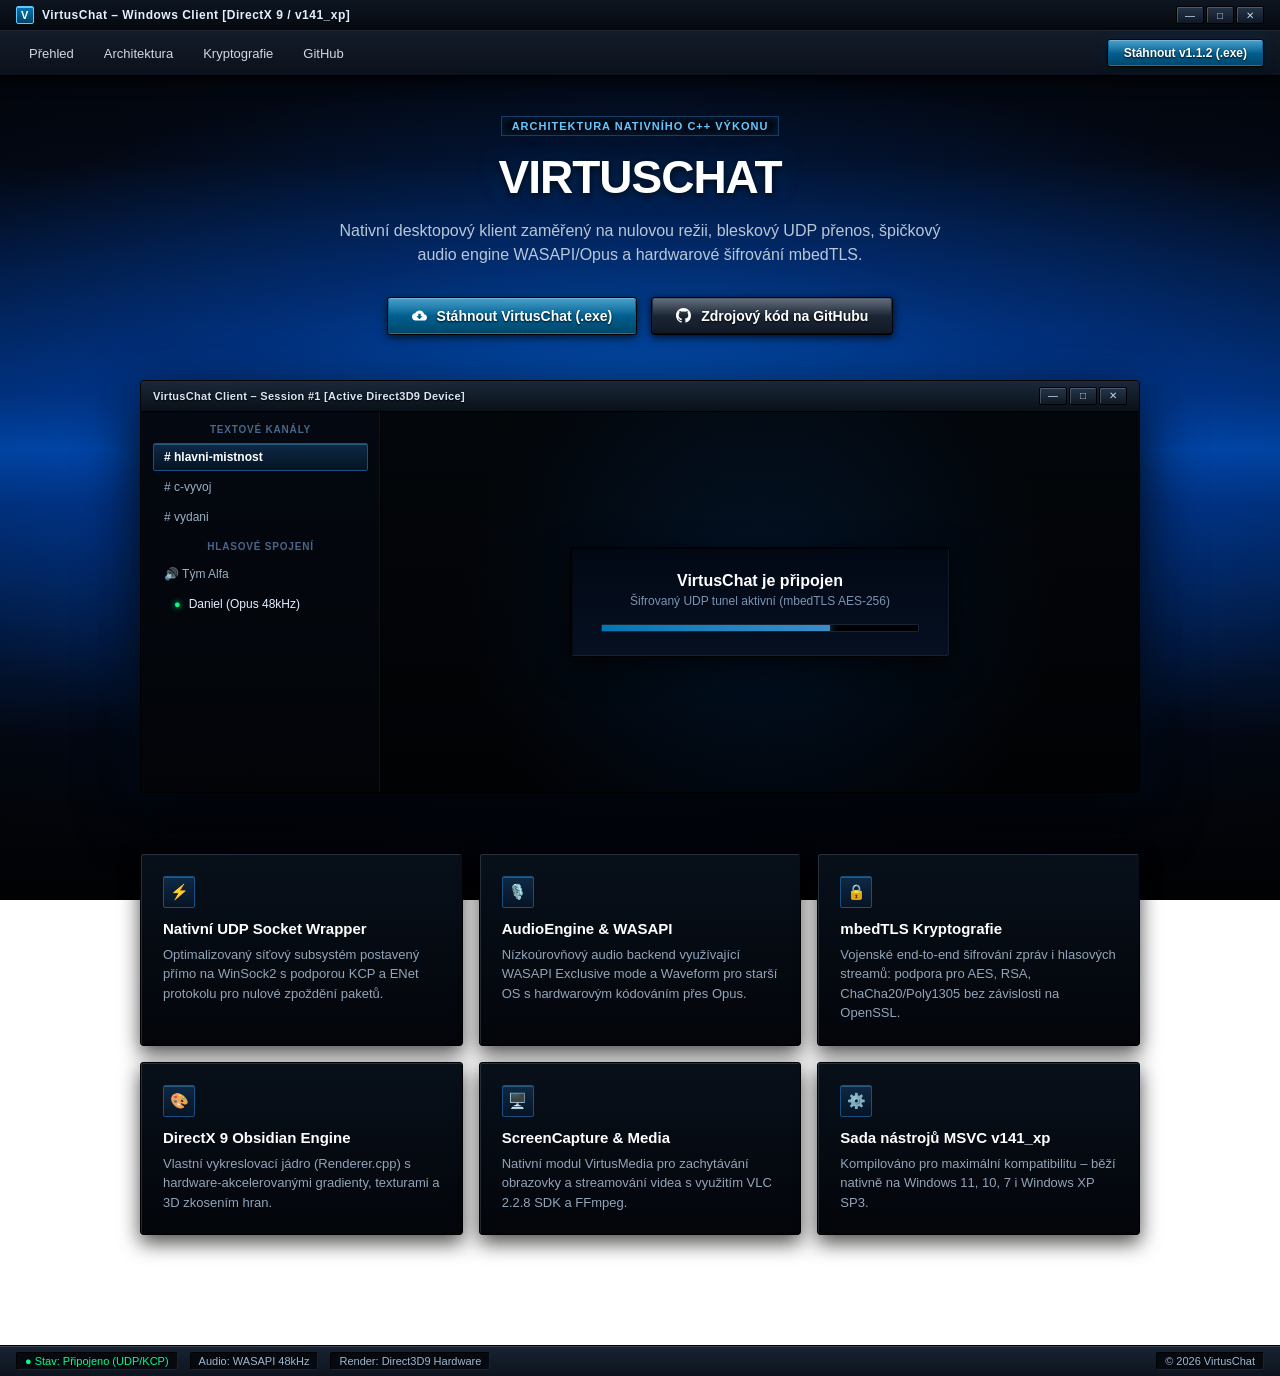
==== index.html @ 5792bd4a "feat: Nový web pro VirtusChat" ====
<!DOCTYPE html>
<html lang="cs">
<head>
    <meta charset="UTF-8">
    <meta name="viewport" content="width=device-width, initial-scale=1.0">
    <title>VirtusChat – Nativní Windows Klient</title>
    <link rel="stylesheet" href="style.css">
</head>
<body>

    <!-- FLUSH WIN32 / DIRECTX 9 TOP SHELL (NO FLOATING ISLAND) -->
    <header class="top-shell">
        <div class="title-strip">
            <div class="window-brand">
                <div class="window-brand-icon">V</div>
                <span>VirtusChat – Windows Client [DirectX 9 / v141_xp]</span>
            </div>
            <div class="window-controls">
                <div class="win-btn">—</div>
                <div class="win-btn">□</div>
                <div class="win-btn close">✕</div>
            </div>
        </div>
        <div class="nav-bar-strip">
            <nav class="menu-items">
                <a href="#prehled" class="menu-item">Přehled</a>
                <a href="#moduly" class="menu-item">Architektura</a>
                <a href="#zabezpeceni" class="menu-item">Kryptografie</a>
                <a href="https://github.com/VirtusChat/VirtusChat-win" target="_blank" class="menu-item">GitHub</a>
            </nav>
            <a href="https://github.com/VirtusChat/VirtusChat-win/releases" target="_blank" class="btn-directx" style="padding: 6px 16px; font-size: 12px;">
                Stáhnout v1.1.2 (.exe)
            </a>
        </div>
    </header>

    <!-- MAIN CONTENT WRAPPER -->
    <main class="main-content" id="prehled">
        <section class="hero-box">
            <div class="raw-tag">ARCHITEKTURA NATIVNÍHO C++ VÝKONU</div>
            <h1 class="hero-heading">
                VIRTUSCHAT
            </h1>
            <p class="hero-lead">
                Nativní desktopový klient zaměřený na nulovou režii, bleskový UDP přenos, 
                špičkový audio engine WASAPI/Opus a hardwarové šifrování mbedTLS.
            </p>

            <div class="cta-row">
                <a href="https://github.com/VirtusChat/VirtusChat-win/releases" target="_blank" class="btn-directx">
                    <svg width="15" height="15" viewBox="0 0 24 24" fill="currentColor"><path d="M19.35 10.04C18.67 6.59 15.64 4 12 4 9.11 4 6.6 5.64 5.35 8.04 2.34 8.36 0 10.91 0 14c0 3.31 2.69 6 6 6h13c2.76 0 5-2.24 5-5 0-2.64-2.05-4.78-4.65-4.96zM17 13l-5 5-5-5h3V9h4v4h3z"/></svg>
                    Stáhnout VirtusChat (.exe)
                </a>
                <a href="https://github.com/VirtusChat/VirtusChat-win" target="_blank" class="btn-directx btn-secondary-dx">
                    <svg width="15" height="15" viewBox="0 0 24 24" fill="currentColor"><path d="M12 0C5.37 0 0 5.37 0 12c0 5.31 3.435 9.795 8.205 11.385.6.105.825-.255.825-.57 0-.285-.015-1.23-.015-2.235-3.015.555-3.795-.735-4.035-1.41-.135-.345-.72-1.41-1.23-1.695-.42-.225-1.02-.78-.015-.795.945-.015 1.62.87 1.845 1.23 1.08 1.815 2.805 1.305 3.495.99.105-.78.42-1.305.765-1.605-2.67-.3-5.46-1.335-5.46-5.925 0-1.305.465-2.385 1.23-3.225-.12-.3-.54-1.53.12-3.18 0 0 1.005-.315 3.3 1.23.96-.27 1.98-.405 3-.405s2.04.135 3 .405c2.295-1.56 3.3-1.23 3.3-1.23.66 1.65.24 2.88.12 3.18.765.84 1.23 1.905 1.23 3.225 0 4.605-2.805 5.625-5.475 5.925.435.375.81 1.095.81 2.22 0 1.605-.015 2.895-.015 3.3 0 .315.225.69.825.57A12.02 12.02 0 0024 12c0-6.63-5.37-12-12-12z"/></svg>
                    Zdrojový kód na GitHubu
                </a>
            </div>

            <!-- LIVE OBSIDIAN DIRECTX 9 CLIENT WINDOW -->
            <div class="virtus-window">
                <div class="virtus-titlebar">
                    <span class="virtus-client-title">VirtusChat Client – Session #1 [Active Direct3D9 Device]</span>
                    <div class="window-controls">
                        <div class="win-btn">—</div>
                        <div class="win-btn">□</div>
                        <div class="win-btn close">✕</div>
                    </div>
                </div>
                <div class="virtus-grid">
                    <aside class="virtus-channels">
                        <div class="cat-label">TEXTOVÉ KANÁLY</div>
                        <div class="ch-row active"># hlavni-mistnost</div>
                        <div class="ch-row"># c-vyvoj</div>
                        <div class="ch-row"># vydani</div>

                        <div class="cat-label">HLASOVÉ SPOJENÍ</div>
                        <div class="ch-row">
                            <span>🔊 Tým Alfa</span>
                        </div>
                        <div class="ch-row" style="padding-left: 20px;">
                            <span class="voice-badge">●</span>
                            <span style="color: #e2f0ff;">Daniel (Opus 48kHz)</span>
                        </div>
                    </aside>

                    <section class="virtus-workspace">
                        <div class="sunken-panel">
                            <div class="sunken-heading">VirtusChat je připojen</div>
                            <div class="sunken-sub">Šifrovaný UDP tunel aktivní (mbedTLS AES-256)</div>
                            <div class="virtus-progress">
                                <div class="virtus-bar"></div>
                            </div>
                        </div>
                    </section>
                </div>
            </div>
        </section>

        <!-- MODULES ARCHITECTURE -->
        <section id="moduly">
            <div class="tech-grid">
                <article class="tech-card">
                    <div class="tech-icon">⚡</div>
                    <h3 class="tech-title">Nativní UDP Socket Wrapper</h3>
                    <p class="tech-desc">
                        Optimalizovaný síťový subsystém postavený přímo na WinSock2 s podporou KCP a ENet protokolu pro nulové zpoždění paketů.
                    </p>
                </article>

                <article class="tech-card">
                    <div class="tech-icon">🎙️</div>
                    <h3 class="tech-title">AudioEngine & WASAPI</h3>
                    <p class="tech-desc">
                        Nízkoúrovňový audio backend využívající WASAPI Exclusive mode a Waveform pro starší OS s hardwarovým kódováním přes Opus.
                    </p>
                </article>

                <article class="tech-card">
                    <div class="tech-icon">🔒</div>
                    <h3 class="tech-title">mbedTLS Kryptografie</h3>
                    <p class="tech-desc">
                        Vojenské end-to-end šifrování zpráv i hlasových streamů: podpora pro AES, RSA, ChaCha20/Poly1305 bez závislosti na OpenSSL.
                    </p>
                </article>

                <article class="tech-card">
                    <div class="tech-icon">🎨</div>
                    <h3 class="tech-title">DirectX 9 Obsidian Engine</h3>
                    <p class="tech-desc">
                        Vlastní vykreslovací jádro (Renderer.cpp) s hardware-akcelerovanými gradienty, texturami a 3D zkosením hran.
                    </p>
                </article>

                <article class="tech-card">
                    <div class="tech-icon">🖥️</div>
                    <h3 class="tech-title">ScreenCapture & Media</h3>
                    <p class="tech-desc">
                        Nativní modul VirtusMedia pro zachytávání obrazovky a streamování videa s využitím VLC 2.2.8 SDK a FFmpeg.
                    </p>
                </article>

                <article class="tech-card">
                    <div class="tech-icon">⚙️</div>
                    <h3 class="tech-title">Sada nástrojů MSVC v141_xp</h3>
                    <p class="tech-desc">
                        Kompilováno pro maximální kompatibilitu – běží nativně na Windows 11, 10, 7 i Windows XP SP3.
                    </p>
                </article>
            </div>
        </section>
    </main>

    <!-- AUTHENTIC WIN32 STATUS BAR FOOTER -->
    <footer class="win-statusbar">
        <div class="status-part">
            <span class="status-cell ok">● Stav: Připojeno (UDP/KCP)</span>
            <span class="status-cell">Audio: WASAPI 48kHz</span>
            <span class="status-cell">Render: Direct3D9 Hardware</span>
        </div>
        <div class="status-part">
            <span class="status-cell">&copy; 2026 VirtusChat</span>
        </div>
    </footer>

</body>
</html>
---- style.css ----
/* ==========================================================================
   VIRTUSCHAT - RAW Y2K / DIRECTX 9 OBSIDIAN AESTHETIC
   Exact reproduction of VirtusChat's Win32 / DirectX 9 UI
   ========================================================================== */

:root {
    /* Authentic VirtusChat Palette from Renderer.h */
    --bg-main: #04070c;
    --bg-darkest: #010204;
    --bg-cavity: #020812;
    --bg-cavity-bot: #081223;
    
    /* Accents */
    --accent-blue: #3d8dc9;
    --accent-gloss-top: #0078b5;
    --accent-gloss-bot: #004669;
    --accent-cyan: #64c8ff;
    --accent-glow: rgba(0, 120, 181, 0.4);

    /* Text */
    --text-white: #ffffff;
    --text-silver: #c8c8c8;
    --text-muted: #8892a0;

    /* Borders & Bevels (Skeuomorphic Win32 / DirectX 9) */
    --border-dark: #000000;
    --border-bevel-light: rgba(210, 235, 255, 0.22);
    --border-bevel-dark: rgba(0, 0, 0, 0.7);

    /* Fonts */
    --font-system: "Segoe UI", "Tahoma", "MS Sans Serif", Arial, sans-serif;
}

* {
    margin: 0;
    padding: 0;
    box-sizing: border-box;
}

body {
    font-family: var(--font-system);
    color: var(--text-white);
    min-height: 100vh;
    display: flex;
    flex-direction: column;
    position: relative;
    background-color: #020408;

    /* -------------------------------------------------------------
       THE EXACT VIBRANT BLACK-TO-BLUE-IN-CENTER DIRECTX 9 GRADIENT:
       Pitch black at top and bottom, glowing electric blue in center
       ------------------------------------------------------------- */
    background:
        /* Center Electric Blue Aurora (Luminous & Deep) */
        radial-gradient(ellipse 85% 55% at 50% 48%, rgba(0, 110, 230, 0.6) 0%, rgba(0, 65, 170, 0.4) 40%, rgba(0, 25, 75, 0.12) 75%, transparent 100%),
        /* Horizontal Royal Blue Band fading to solid black */
        linear-gradient(180deg, 
            #020306 0%, 
            #03060c 18%, 
            #002f78 44%, 
            #0048a8 50%, 
            #002f78 56%, 
            #03060c 82%, 
            #010204 100%
        );
    background-attachment: fixed;
}

/* ==========================================================================
   EDGE-TO-EDGE FLUSH MENU/HEADER (Zero Floating Island, Pure Win32 Shell)
   ========================================================================== */
.top-shell {
    width: 100%;
    background: linear-gradient(180deg, #182232 0%, #0c121c 100%);
    border-bottom: 1px solid #000;
    box-shadow: 0 4px 15px rgba(0, 0, 0, 0.8), inset 0 1px 0 rgba(255, 255, 255, 0.2);
    position: sticky;
    top: 0;
    z-index: 100;
}

.title-strip {
    display: flex;
    justify-content: space-between;
    align-items: center;
    padding: 6px 16px;
    background: linear-gradient(180deg, #0e1622 0%, #05080e 100%);
    border-bottom: 1px solid rgba(255, 255, 255, 0.08);
    font-size: 12px;
}

.window-brand {
    display: flex;
    align-items: center;
    gap: 8px;
    font-weight: 700;
    letter-spacing: 0.5px;
    color: #e2f0ff;
}

.window-brand-icon {
    width: 18px;
    height: 18px;
    background: linear-gradient(180deg, #0078b5, #004669);
    border: 1px solid #64c8ff;
    border-radius: 2px;
    display: flex;
    align-items: center;
    justify-content: center;
    font-size: 11px;
    font-weight: 900;
    color: #fff;
    box-shadow: inset 0 1px 0 rgba(255, 255, 255, 0.5);
}

.window-controls {
    display: flex;
    gap: 2px;
}

.win-btn {
    width: 28px;
    height: 18px;
    display: flex;
    align-items: center;
    justify-content: center;
    background: linear-gradient(180deg, #24354a 0%, #101924 100%);
    border: 1px solid #000;
    box-shadow: inset 1px 1px 0 rgba(255, 255, 255, 0.2);
    font-size: 10px;
    color: #c8d8e8;
    cursor: default;
    border-radius: 2px;
}

.win-btn.close:hover {
    background: linear-gradient(180deg, #d32020 0%, #8b0000 100%);
    color: #fff;
}

.nav-bar-strip {
    display: flex;
    justify-content: space-between;
    align-items: center;
    padding: 8px 16px;
}

.menu-items {
    display: flex;
    gap: 4px;
}

.menu-item {
    color: #d0d8e2;
    text-decoration: none;
    font-size: 13px;
    padding: 4px 12px;
    border-radius: 3px;
    border: 1px solid transparent;
    transition: all 0.15s;
}

.menu-item:hover {
    background: linear-gradient(180deg, #1e3650 0%, #0f1c2b 100%);
    border: 1px solid rgba(100, 180, 255, 0.4);
    box-shadow: inset 0 1px 0 rgba(255, 255, 255, 0.3);
    color: #fff;
}

/* ==========================================================================
   BUTTONS (DIRECT TRANSLATION OF DrawGlossyButton - ZERO WHITE SPLIT LINES)
   ========================================================================== */
.btn-directx {
    position: relative;
    display: inline-flex;
    align-items: center;
    justify-content: center;
    gap: 10px;
    padding: 10px 24px;
    font-size: 14px;
    font-weight: 700;
    color: #ffffff;
    text-decoration: none;
    border-radius: 3px;
    cursor: pointer;
    text-shadow: 0 1px 2px rgba(0, 0, 0, 0.9);
    
    /* 1. Base Gradient (Deep 3D Blue/Black Gloss) from Renderer.cpp */
    background: linear-gradient(180deg, #0078b5 0%, #004669 100%);
    
    /* 2. Outer Bevel & 3. Inner Bevel Light/Shadow from Renderer.cpp */
    border: 1px solid #000000;
    box-shadow: 
        inset 0 1px 0 rgba(255, 255, 255, 0.45),   /* Top highlight */
        inset 0 -1px 0 rgba(100, 200, 255, 0.35),  /* Bottom catch light */
        0 2px 8px rgba(0, 0, 0, 0.8),
        0 0 12px rgba(0, 120, 181, 0.3);           /* Ambient blue glow */
    
    transition: all 0.15s ease;
}

/* Smooth continuous sheen without any hard white line */
.btn-directx::before {
    content: "";
    position: absolute;
    top: 1px; left: 1px; right: 1px;
    height: 45%;
    background: linear-gradient(180deg, rgba(255, 255, 255, 0.28) 0%, rgba(255, 255, 255, 0.02) 100%);
    border-radius: 2px 2px 0 0;
    pointer-events: none;
}

.btn-directx:hover {
    background: linear-gradient(180deg, #0092dd 0%, #005682 100%);
    box-shadow: 
        inset 0 1px 0 rgba(255, 255, 255, 0.65),
        inset 0 -1px 0 rgba(100, 200, 255, 0.5),
        0 0 18px rgba(0, 150, 255, 0.6);
    border-color: #3d8dc9;
}

.btn-directx:active {
    background: linear-gradient(180deg, #004669 0%, #002b40 100%);
    box-shadow: inset 0 2px 5px rgba(0, 0, 0, 0.8);
    transform: translateY(1px);
}

.btn-secondary-dx {
    background: linear-gradient(180deg, #253346 0%, #101824 100%);
    box-shadow: 
        inset 0 1px 0 rgba(255, 255, 255, 0.2),
        inset 0 -1px 0 rgba(0, 0, 0, 0.6),
        0 2px 8px rgba(0, 0, 0, 0.8);
}

.btn-secondary-dx:hover {
    background: linear-gradient(180deg, #32445e 0%, #162234 100%);
    border-color: #5c7eab;
    box-shadow: 
        inset 0 1px 0 rgba(255, 255, 255, 0.35),
        0 0 14px rgba(60, 100, 160, 0.4);
}

/* ==========================================================================
   MAIN WRAPPER & HERO
   ========================================================================== */
.main-content {
    flex: 1;
    max-width: 1040px;
    width: 100%;
    margin: 0 auto;
    padding: 40px 20px 60px;
}

.hero-box {
    text-align: center;
    margin-bottom: 50px;
}

.raw-tag {
    display: inline-block;
    padding: 3px 10px;
    font-size: 11px;
    font-weight: 700;
    text-transform: uppercase;
    letter-spacing: 1px;
    color: #64c8ff;
    background: #020710;
    border: 1px solid #1a3c60;
    box-shadow: inset 0 0 10px rgba(0, 100, 200, 0.3);
    margin-bottom: 16px;
}

.hero-heading {
    font-size: 46px;
    font-weight: 800;
    letter-spacing: -1px;
    line-height: 1.1;
    margin-bottom: 16px;
    color: #ffffff;
    text-shadow: 0 2px 10px rgba(0, 0, 0, 0.9), 0 0 25px rgba(0, 120, 220, 0.35);
}

.hero-lead {
    font-size: 16px;
    color: #b8c8d8;
    max-width: 620px;
    margin: 0 auto 30px;
    line-height: 1.5;
}

.cta-row {
    display: flex;
    justify-content: center;
    gap: 14px;
    margin-bottom: 45px;
}

/* ==========================================================================
   AUTHENTIC OBSIDIAN WINDOW FRAME (1:1 VIRTUSCHAT RUNTIME WINDOW)
   ========================================================================== */
.virtus-window {
    background: linear-gradient(180deg, #0a111a 0%, #030508 100%);
    border: 1px solid #000;
    border-radius: 4px;
    box-shadow: 
        0 20px 60px rgba(0, 0, 0, 0.95),
        0 0 40px rgba(0, 60, 140, 0.3),
        inset 1px 1px 0 rgba(210, 235, 255, 0.25);
    overflow: hidden;
    margin-bottom: 60px;
}

.virtus-titlebar {
    display: flex;
    justify-content: space-between;
    align-items: center;
    padding: 6px 12px;
    background: linear-gradient(180deg, #1b283a 0%, #091018 100%);
    border-bottom: 1px solid #000;
}

.virtus-client-title {
    font-size: 11px;
    font-weight: 700;
    color: #d8e6f4;
    text-shadow: 0 1px 2px #000;
    letter-spacing: 0.3px;
}

.virtus-grid {
    display: grid;
    grid-template-columns: 240px 1fr;
    min-height: 380px;
    background: #020407;
}

/* Sunken Obsidian Cavity Sidebars */
.virtus-channels {
    background: linear-gradient(180deg, #040810 0%, #020408 100%);
    border-right: 1px solid #000;
    box-shadow: inset -1px 0 0 rgba(255, 255, 255, 0.05);
    padding: 12px;
}

.cat-label {
    font-size: 10px;
    font-weight: 800;
    color: #4a6688;
    text-transform: uppercase;
    letter-spacing: 0.8px;
    margin-bottom: 8px;
    margin-top: 10px;
}

.cat-label:first-child { margin-top: 0; }

.ch-row {
    display: flex;
    align-items: center;
    gap: 8px;
    padding: 6px 10px;
    font-size: 12px;
    color: #9ab0c4;
    border-radius: 2px;
    border: 1px solid transparent;
    cursor: default;
    margin-bottom: 2px;
}

.ch-row.active {
    background: linear-gradient(180deg, #0e2946 0%, #051424 100%);
    border: 1px solid #1a4f82;
    box-shadow: inset 0 1px 0 rgba(100, 200, 255, 0.3);
    color: #ffffff;
    font-weight: 700;
}

.voice-badge {
    color: #00ff88;
    font-size: 11px;
    text-shadow: 0 0 6px #00ff88;
}

/* Chat Main View */
.virtus-workspace {
    padding: 24px;
    display: flex;
    flex-direction: column;
    justify-content: center;
    align-items: center;
    background: 
        radial-gradient(circle at center, rgba(0, 60, 130, 0.25) 0%, transparent 70%),
        linear-gradient(180deg, #03060a 0%, #010204 100%);
}

/* Sunken Cavity Panel (DrawBlurredPanel / Cavity) */
.sunken-panel {
    background: linear-gradient(180deg, #020814 0%, #061022 100%);
    border: 1px solid #000;
    border-radius: 3px;
    box-shadow: 
        inset 1px 1px 2px rgba(0, 0, 0, 0.9),
        inset -1px -1px 0 rgba(255, 255, 255, 0.08),
        0 10px 30px rgba(0, 0, 0, 0.7);
    padding: 24px 30px;
    width: 380px;
    text-align: center;
}

.sunken-heading {
    font-size: 16px;
    font-weight: 700;
    color: #ffffff;
    margin-bottom: 4px;
}

.sunken-sub {
    font-size: 12px;
    color: #7b94b0;
    margin-bottom: 16px;
}

.virtus-progress {
    height: 8px;
    background: #000;
    border: 1px solid #162438;
    border-radius: 1px;
    overflow: hidden;
    box-shadow: inset 0 1px 3px rgba(0, 0, 0, 0.9);
}

.virtus-bar {
    width: 72%;
    height: 100%;
    background: linear-gradient(90deg, #0078b5, #3d8dc9);
    box-shadow: 0 0 10px #3d8dc9;
}

/* ==========================================================================
   TECHNICAL MODULE CARDS (SKEUOMORPHIC DIRECTX ARCHITECTURE)
   ========================================================================== */
.tech-grid {
    display: grid;
    grid-template-columns: repeat(auto-fit, minmax(300px, 1fr));
    gap: 16px;
    margin-bottom: 50px;
}

.tech-card {
    background: linear-gradient(180deg, #08101a 0%, #03050a 100%);
    border: 1px solid #000;
    border-radius: 3px;
    box-shadow: 
        inset 1px 1px 0 rgba(210, 235, 255, 0.15),
        0 8px 20px rgba(0, 0, 0, 0.7);
    padding: 22px;
}

.tech-icon {
    display: inline-flex;
    align-items: center;
    justify-content: center;
    width: 32px;
    height: 32px;
    background: linear-gradient(180deg, #0e2946 0%, #061424 100%);
    border: 1px solid #1a4f82;
    box-shadow: inset 0 1px 0 rgba(100, 200, 255, 0.3);
    border-radius: 2px;
    font-size: 15px;
    margin-bottom: 12px;
}

.tech-title {
    font-size: 15px;
    font-weight: 700;
    color: #ffffff;
    margin-bottom: 8px;
}

.tech-desc {
    font-size: 13px;
    line-height: 1.5;
    color: #92a4b8;
}

/* ==========================================================================
   WIN32 STATUS BAR FOOTER
   ========================================================================== */
.win-statusbar {
    width: 100%;
    background: linear-gradient(180deg, #182232 0%, #0d141e 100%);
    border-top: 1px solid #000;
    box-shadow: inset 0 1px 0 rgba(255, 255, 255, 0.15);
    padding: 6px 16px;
    display: flex;
    justify-content: space-between;
    font-size: 11px;
    color: #7b94b0;
}

.status-part {
    display: flex;
    align-items: center;
    gap: 12px;
}

.status-cell {
    border: 1px solid #000;
    border-top: 1px solid rgba(0, 0, 0, 0.9);
    border-left: 1px solid rgba(0, 0, 0, 0.9);
    border-bottom: 1px solid rgba(255, 255, 255, 0.1);
    border-right: 1px solid rgba(255, 255, 255, 0.1);
    padding: 2px 8px;
    background: #060a10;
    border-radius: 2px;
    color: #a0b6cc;
}

.status-cell.ok {
    color: #00ff88;
}
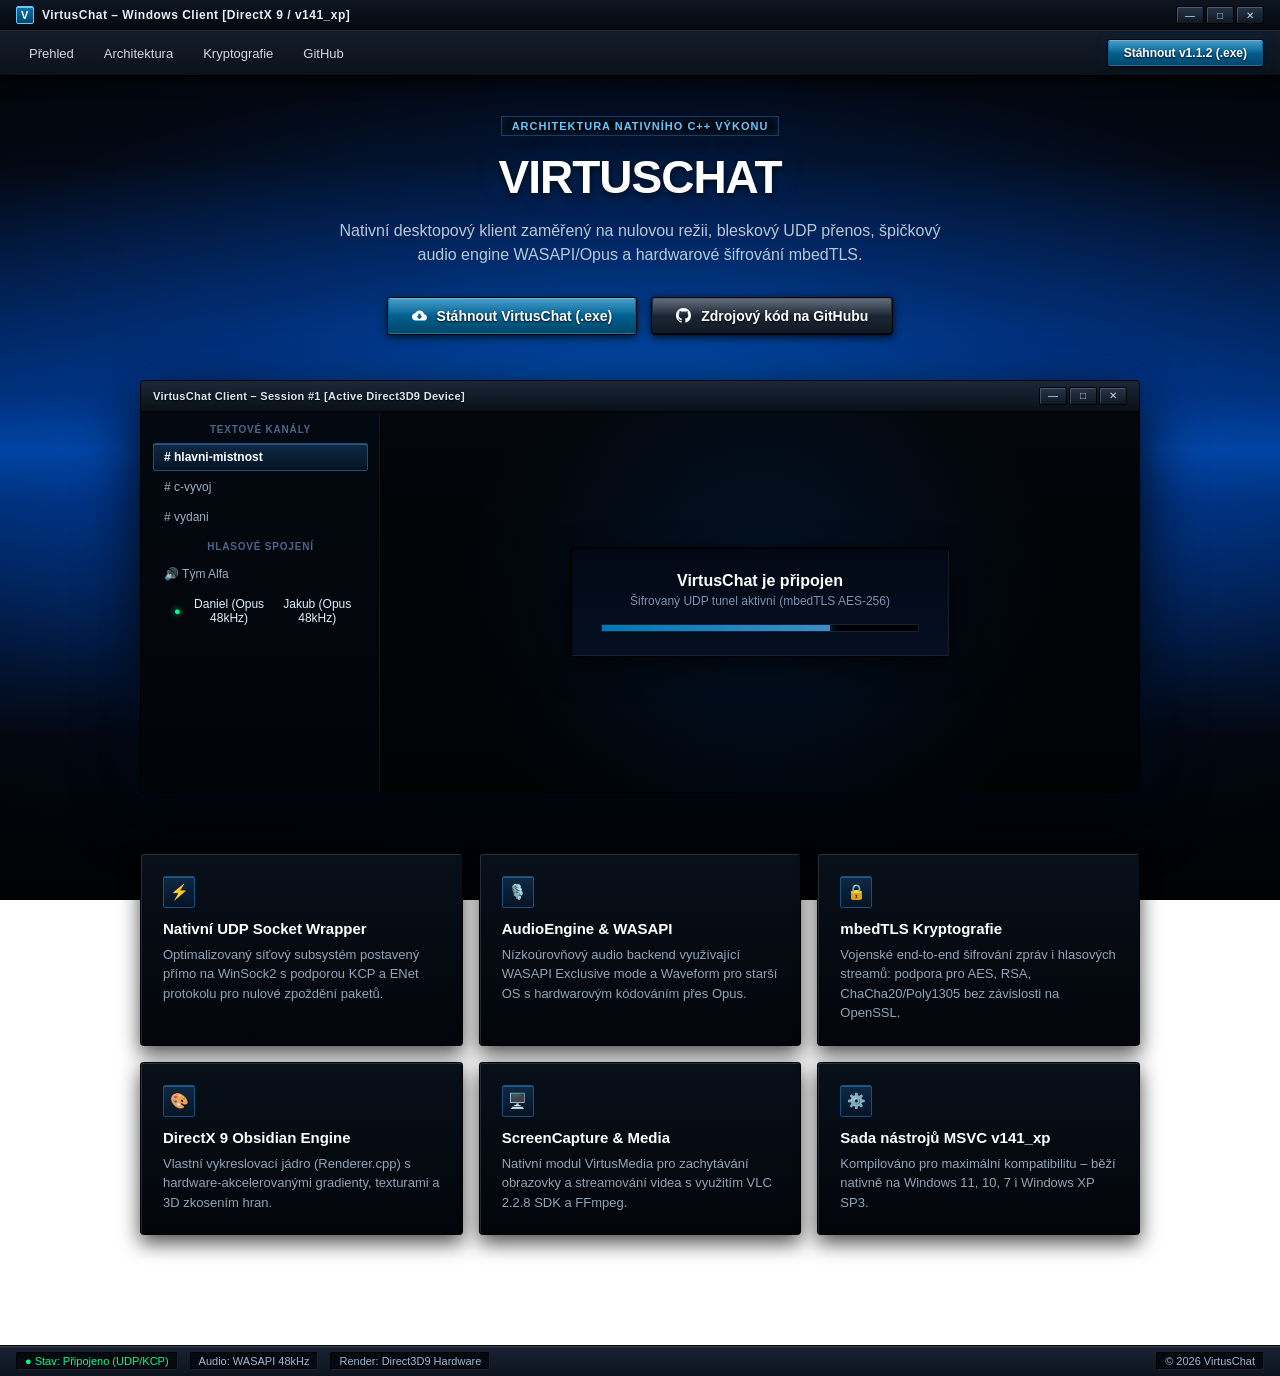
==== commit ccf3abdc: "Update index.html" ====
--- a/index.html
+++ b/index.html
@@ -81,6 +81,7 @@
                         <div class="ch-row" style="padding-left: 20px;">
                             <span class="voice-badge">●</span>
                             <span style="color: #e2f0ff;">Daniel (Opus 48kHz)</span>
+                            <span style="color: #e2f0ff;">Jakub (Opus 48kHz)</span>
                         </div>
                     </aside>
 
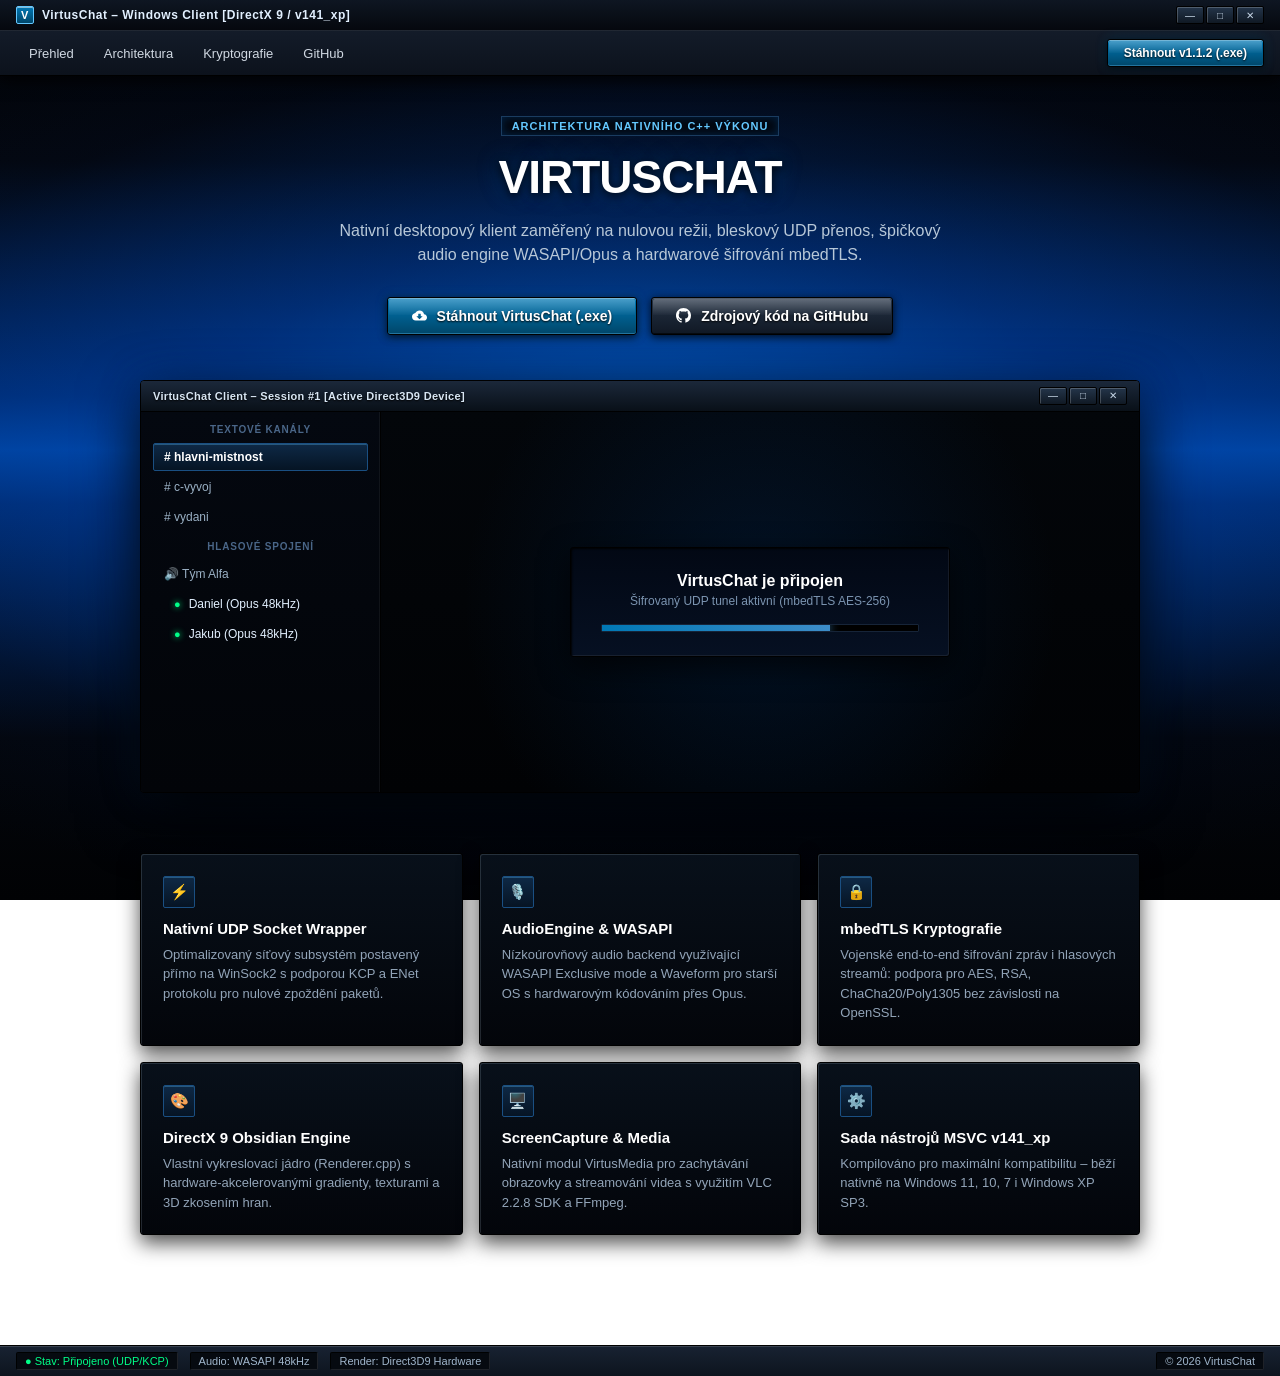
==== commit 808409ca: "Add new voice badge for Daniel" ====
--- a/index.html
+++ b/index.html
@@ -81,6 +81,9 @@
                         <div class="ch-row" style="padding-left: 20px;">
                             <span class="voice-badge">●</span>
                             <span style="color: #e2f0ff;">Daniel (Opus 48kHz)</span>
+                        </div>
+                        <div class="ch-row" style="padding-left: 20px;">
+                            <span class="voice-badge">●</span>
                             <span style="color: #e2f0ff;">Jakub (Opus 48kHz)</span>
                         </div>
                     </aside>
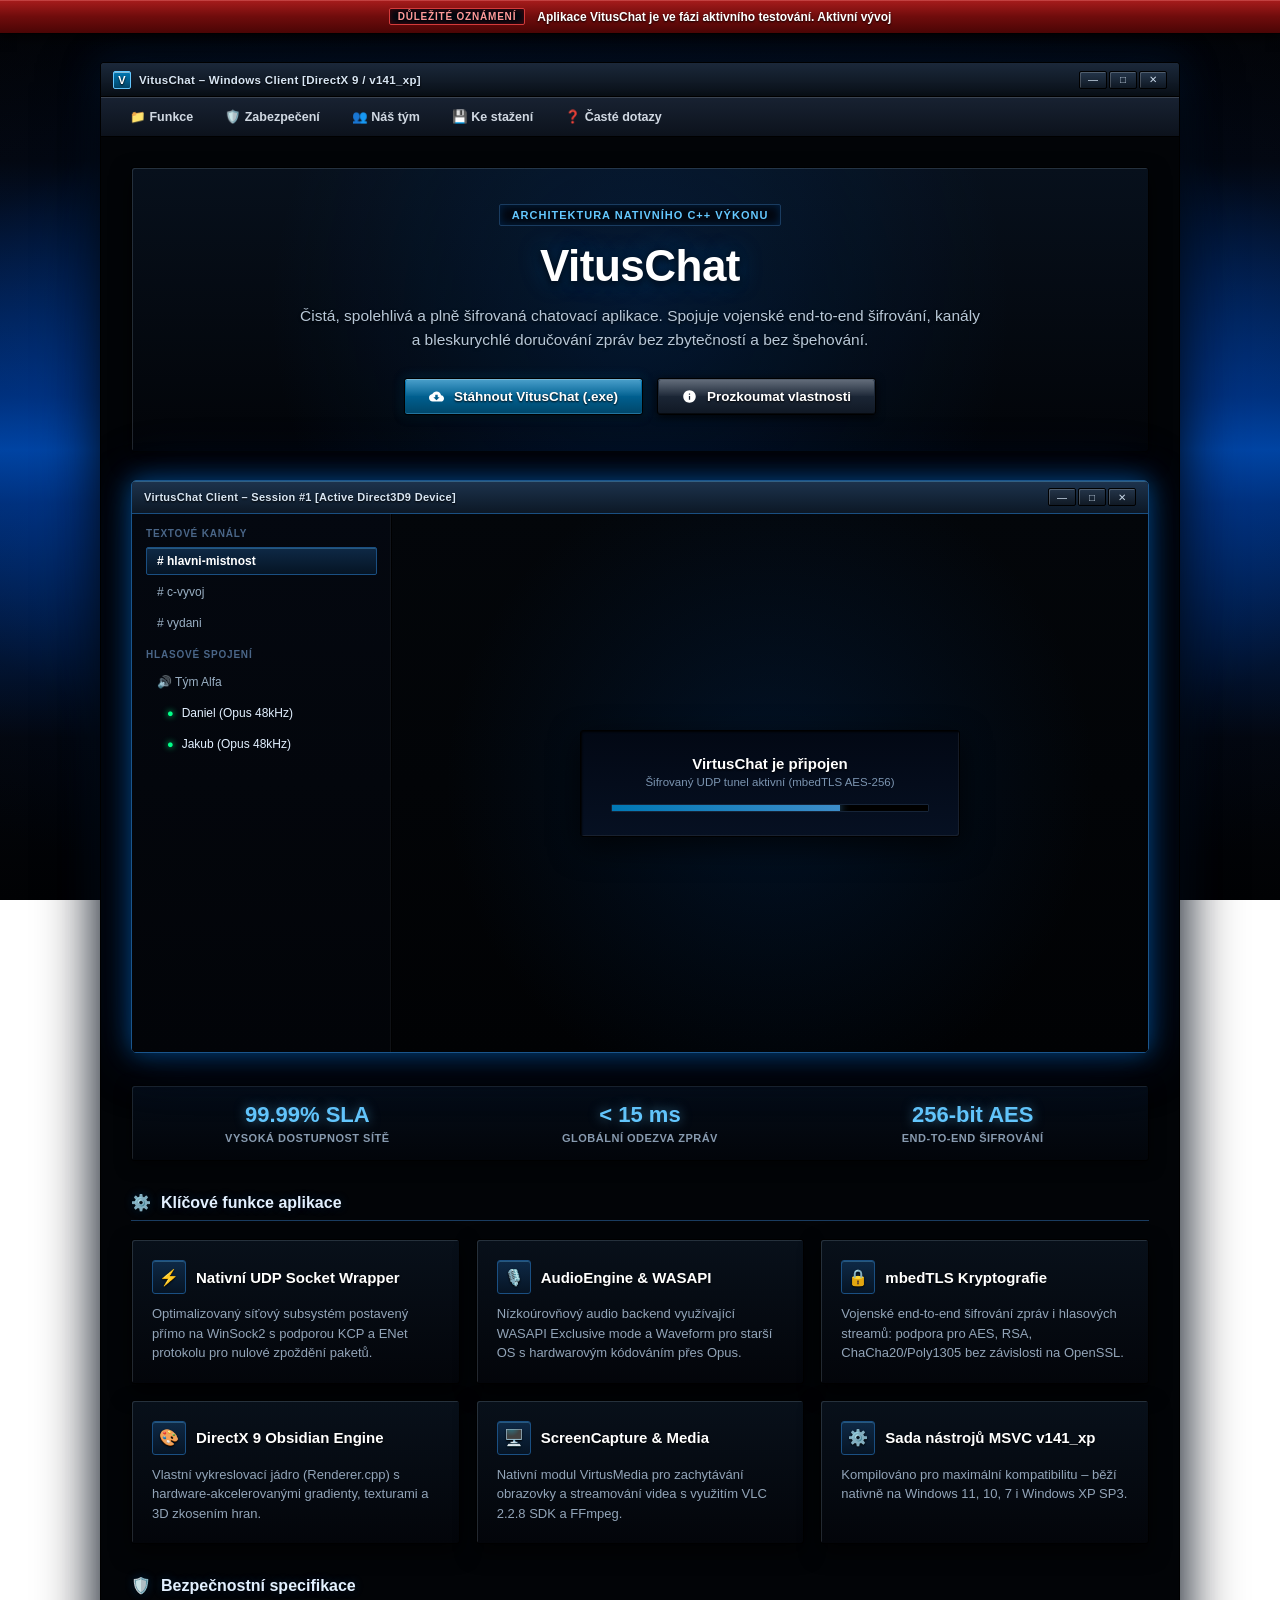
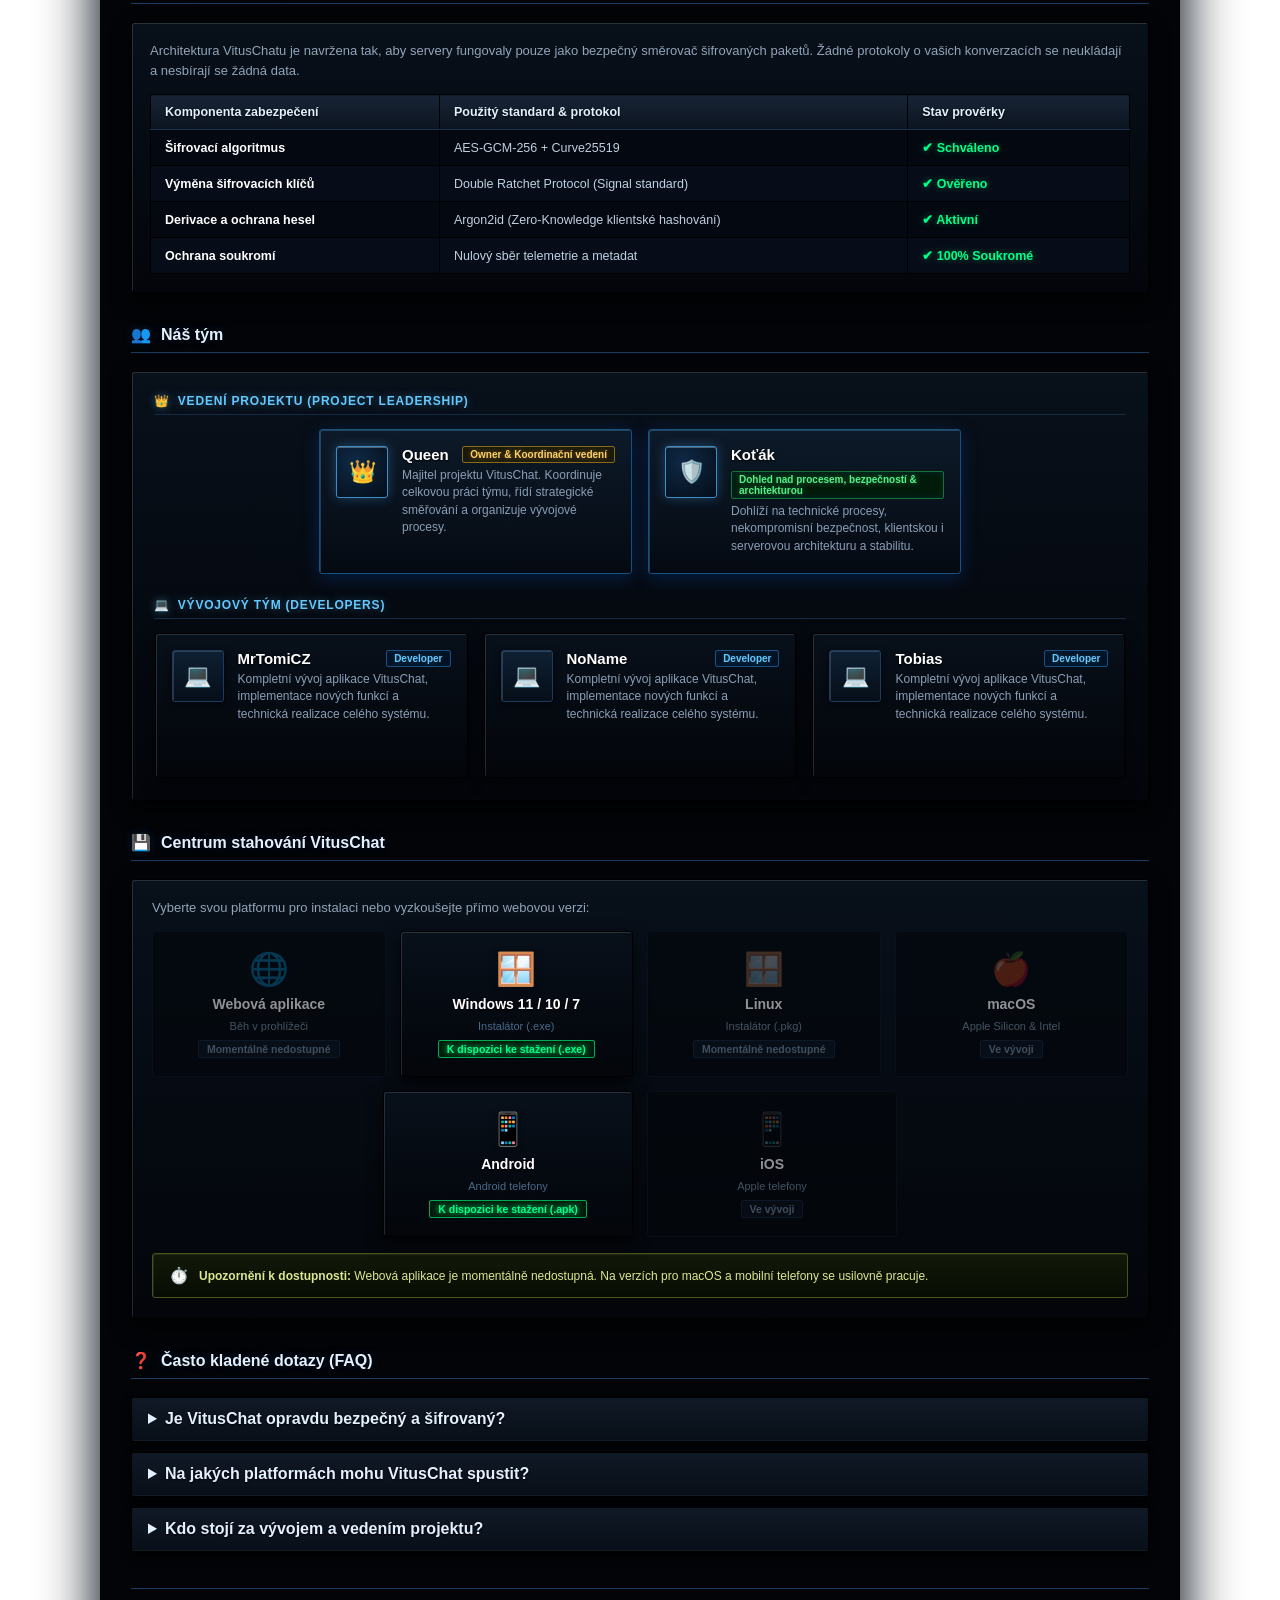
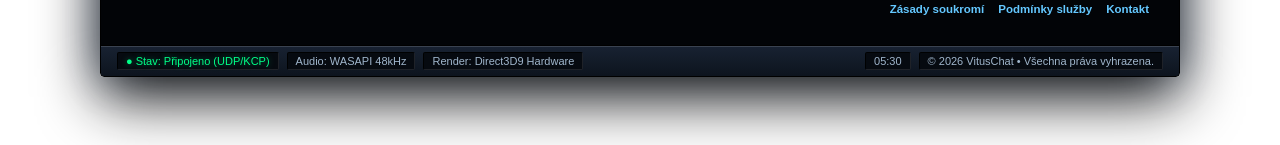
==== commit 0f2b6c8b: "Add files via upload" ====
--- a/index.html
+++ b/index.html
@@ -1,171 +1,1774 @@
 <!DOCTYPE html>
 <html lang="cs">
 <head>
-    <meta charset="UTF-8">
-    <meta name="viewport" content="width=device-width, initial-scale=1.0">
-    <title>VirtusChat – Nativní Windows Klient</title>
-    <link rel="stylesheet" href="style.css">
+  <meta charset="UTF-8">
+  <meta name="viewport" content="width=device-width, initial-scale=1.0">
+  <title id="siteTitle">VitusChat — Nativní Windows Klient [DirectX 9]</title>
+  <meta name="description" content="VitusChat - Šifrovaná chatovací aplikace v autentickém skleněném Windows 7 Aero Glass designu.">
+  <link rel="icon" type="image/svg+xml" href="data:image/svg+xml,<svg xmlns=%22http://www.w3.org/2000/svg%22 viewBox=%220 0 100 100%22><text y=%22.9em%22 font-size=%2290%22>💬</text></svg>">
+
+  <style>
+    /* ==========================================================================
+       VIRTUSCHAT - RAW Y2K / DIRECTX 9 OBSIDIAN AESTHETIC
+       Exact reproduction of VirtusChat's Win32 / DirectX 9 UI
+       ========================================================================== */
+
+    :root {
+      /* Authentic VirtusChat Palette from Renderer.h */
+      --bg-main: #04070c;
+      --bg-darkest: #010204;
+      --bg-cavity: #020812;
+      --bg-cavity-bot: #081223;
+      
+      /* Accents */
+      --accent-blue: #3d8dc9;
+      --accent-gloss-top: #0078b5;
+      --accent-gloss-bot: #004669;
+      --accent-cyan: #64c8ff;
+      --accent-glow: rgba(0, 120, 181, 0.4);
+
+      /* Text */
+      --text-white: #ffffff;
+      --text-silver: #c8c8c8;
+      --text-muted: #8892a0;
+
+      /* Borders & Bevels (Skeuomorphic Win32 / DirectX 9) */
+      --border-dark: #000000;
+      --border-bevel-light: rgba(210, 235, 255, 0.22);
+      --border-bevel-dark: rgba(0, 0, 0, 0.7);
+
+      /* Fonts */
+      --font-system: "Segoe UI", "Tahoma", "MS Sans Serif", Arial, sans-serif;
+    }
+
+    * {
+      margin: 0;
+      padding: 0;
+      box-sizing: border-box;
+    }
+
+    body {
+      font-family: var(--font-system);
+      color: var(--text-white);
+      min-height: 100vh;
+      display: flex;
+      flex-direction: column;
+      position: relative;
+      background-color: #020408;
+
+      /* THE EXACT VIBRANT BLACK-TO-BLUE-IN-CENTER DIRECTX 9 GRADIENT */
+      background:
+        radial-gradient(ellipse 85% 55% at 50% 48%, rgba(0, 110, 230, 0.6) 0%, rgba(0, 65, 170, 0.4) 40%, rgba(0, 25, 75, 0.12) 75%, transparent 100%),
+        linear-gradient(180deg, 
+          #020306 0%, 
+          #03060c 18%, 
+          #002f78 44%, 
+          #0048a8 50%, 
+          #002f78 56%, 
+          #03060c 82%, 
+          #010204 100%
+        );
+      background-attachment: fixed;
+      padding-bottom: 40px;
+    }
+
+    /* Red Announcement Glass Banner at the Very Top */
+    .top-announcement-bar {
+      width: 100%;
+      background: linear-gradient(180deg, #a81c1c 0%, #700c0c 50%, #4a0505 100%);
+      color: #ffffff;
+      padding: 8px 16px;
+      display: flex;
+      align-items: center;
+      justify-content: center;
+      gap: 12px;
+      font-size: 12px;
+      font-weight: 600;
+      text-shadow: 0 1px 2px rgba(0, 0, 0, 0.9);
+      border-bottom: 1px solid #000;
+      box-shadow: 0 3px 10px rgba(0, 0, 0, 0.8), inset 0 1px 0 rgba(255, 150, 150, 0.3);
+      position: relative;
+      z-index: 101;
+    }
+
+    .top-announcement-bar .alert-tag {
+      background: #020710;
+      border: 1px solid #d43b3b;
+      color: #ff9999;
+      border-radius: 2px;
+      padding: 2px 8px;
+      font-size: 10px;
+      font-weight: 800;
+      text-transform: uppercase;
+      letter-spacing: 0.8px;
+      box-shadow: inset 0 0 6px rgba(255, 0, 0, 0.3);
+    }
+
+    .top-announcement-bar.hidden {
+      display: none !important;
+    }
+
+    /* Main Container Window (DirectX 9 Obsidian Frame) */
+    .aero-window {
+      position: relative;
+      z-index: 1;
+      background: linear-gradient(180deg, #0a111a 0%, #030508 100%);
+      border: 1px solid #000;
+      border-radius: 4px;
+      box-shadow: 
+        0 20px 60px rgba(0, 0, 0, 0.95),
+        0 0 40px rgba(0, 60, 140, 0.3),
+        inset 1px 1px 0 rgba(210, 235, 255, 0.25);
+      margin: 28px auto;
+      max-width: 1080px;
+      width: 95%;
+      display: flex;
+      flex-direction: column;
+      overflow: hidden;
+    }
+
+    /* Title Bar */
+    .title-bar {
+      height: 34px;
+      padding: 0 12px;
+      display: flex;
+      align-items: center;
+      justify-content: space-between;
+      user-select: none;
+      background: linear-gradient(180deg, #1b283a 0%, #091018 100%);
+      border-bottom: 1px solid #000;
+      position: relative;
+      z-index: 2;
+    }
+
+    .title-bar-left {
+      display: flex;
+      align-items: center;
+      gap: 8px;
+      font-weight: 700;
+      font-size: 11.5px;
+      letter-spacing: 0.3px;
+      color: #d8e6f4;
+      text-shadow: 0 1px 2px #000;
+    }
+
+    .window-brand-icon {
+      width: 18px;
+      height: 18px;
+      background: linear-gradient(180deg, #0078b5, #004669);
+      border: 1px solid #64c8ff;
+      border-radius: 2px;
+      display: flex;
+      align-items: center;
+      justify-content: center;
+      font-size: 11px;
+      font-weight: 900;
+      color: #fff;
+      box-shadow: inset 0 1px 0 rgba(255, 255, 255, 0.5);
+    }
+
+    .window-controls {
+      display: flex;
+      align-items: center;
+      gap: 2px;
+    }
+
+    .win-btn {
+      width: 28px;
+      height: 18px;
+      display: flex;
+      align-items: center;
+      justify-content: center;
+      background: linear-gradient(180deg, #24354a 0%, #101924 100%);
+      border: 1px solid #000;
+      box-shadow: inset 1px 1px 0 rgba(255, 255, 255, 0.2);
+      font-size: 10px;
+      color: #c8d8e8;
+      cursor: pointer;
+      border-radius: 2px;
+      transition: all 0.15s;
+    }
+
+    .win-btn:hover {
+      background: linear-gradient(180deg, #32445e 0%, #162234 100%);
+      border-color: #5c7eab;
+      box-shadow: inset 0 1px 0 rgba(255, 255, 255, 0.35), 0 0 8px rgba(60, 100, 160, 0.4);
+      color: #fff;
+    }
+
+    .win-btn.close:hover {
+      background: linear-gradient(180deg, #d32020 0%, #8b0000 100%);
+      border-color: #5a0000;
+      box-shadow: inset 0 1px 0 rgba(255, 255, 255, 0.4), 0 0 10px rgba(210, 32, 32, 0.6);
+      color: #fff;
+    }
+
+    /* Command Bar / Navigation Strip */
+    .command-bar {
+      background: linear-gradient(180deg, #182232 0%, #0c121c 100%);
+      border-bottom: 1px solid #000;
+      box-shadow: 0 4px 15px rgba(0, 0, 0, 0.8), inset 0 1px 0 rgba(255, 255, 255, 0.15);
+      padding: 7px 16px;
+      display: flex;
+      align-items: center;
+      gap: 6px;
+      font-size: 12.5px;
+      position: relative;
+      z-index: 2;
+    }
+
+    .command-bar a {
+      color: #d0d8e2;
+      text-decoration: none;
+      font-size: 12.5px;
+      padding: 4px 12px;
+      border-radius: 3px;
+      border: 1px solid transparent;
+      transition: all 0.15s ease;
+      font-weight: 600;
+    }
+
+    .command-bar a:hover {
+      background: linear-gradient(180deg, #1e3650 0%, #0f1c2b 100%);
+      border: 1px solid rgba(100, 180, 255, 0.4);
+      box-shadow: inset 0 1px 0 rgba(255, 255, 255, 0.3);
+      color: #fff;
+    }
+
+    /* Window Body */
+    .window-body {
+      background: #020407;
+      padding: 30px;
+      color: var(--text-white);
+      position: relative;
+      z-index: 2;
+    }
+
+    /* Sunken / Cavity Panels */
+    .glass-panel {
+      background: linear-gradient(180deg, #08101a 0%, #03050a 100%);
+      border: 1px solid #000;
+      border-radius: 3px;
+      box-shadow: 
+        inset 1px 1px 0 rgba(210, 235, 255, 0.15),
+        0 8px 20px rgba(0, 0, 0, 0.7);
+    }
+
+    /* Hero Panel */
+    .hero-panel {
+      padding: 36px 24px;
+      margin-bottom: 28px;
+      display: flex;
+      flex-direction: column;
+      align-items: center;
+      text-align: center;
+      position: relative;
+      overflow: hidden;
+      background: 
+        radial-gradient(circle at center, rgba(0, 60, 130, 0.28) 0%, transparent 70%),
+        linear-gradient(180deg, #07101c 0%, #020408 100%);
+    }
+
+    .raw-tag {
+      display: inline-block;
+      padding: 4px 12px;
+      font-size: 11px;
+      font-weight: 700;
+      text-transform: uppercase;
+      letter-spacing: 1px;
+      color: #64c8ff;
+      background: #020710;
+      border: 1px solid #1a3c60;
+      box-shadow: inset 0 0 10px rgba(0, 100, 200, 0.3);
+      margin-bottom: 16px;
+      border-radius: 2px;
+    }
+
+    .hero-title {
+      font-size: 44px;
+      font-weight: 800;
+      letter-spacing: -0.5px;
+      line-height: 1.1;
+      margin-bottom: 14px;
+      color: #ffffff;
+      text-shadow: 0 2px 10px rgba(0, 0, 0, 0.9), 0 0 25px rgba(0, 120, 220, 0.4);
+    }
+
+    .hero-subtitle {
+      font-size: 15.5px;
+      color: #b8c8d8;
+      max-width: 680px;
+      margin: 0 auto 26px;
+      line-height: 1.55;
+      text-shadow: 0 1px 3px rgba(0, 0, 0, 0.8);
+    }
+
+    /* CTA Buttons (DirectX 9 Glossy Bevel Buttons) */
+    .cta-row {
+      display: flex;
+      justify-content: center;
+      gap: 14px;
+      flex-wrap: wrap;
+    }
+
+    .btn-directx {
+      position: relative;
+      display: inline-flex;
+      align-items: center;
+      justify-content: center;
+      gap: 10px;
+      padding: 10px 24px;
+      font-size: 13.5px;
+      font-weight: 700;
+      color: #ffffff;
+      text-decoration: none;
+      border-radius: 3px;
+      cursor: pointer;
+      text-shadow: 0 1px 2px rgba(0, 0, 0, 0.9);
+      background: linear-gradient(180deg, #0078b5 0%, #004669 100%);
+      border: 1px solid #000000;
+      box-shadow: 
+        inset 0 1px 0 rgba(255, 255, 255, 0.45),
+        inset 0 -1px 0 rgba(100, 200, 255, 0.35),
+        0 2px 8px rgba(0, 0, 0, 0.8),
+        0 0 12px rgba(0, 120, 181, 0.3);
+      transition: all 0.15s ease;
+    }
+
+    .btn-directx::before {
+      content: "";
+      position: absolute;
+      top: 1px; left: 1px; right: 1px;
+      height: 45%;
+      background: linear-gradient(180deg, rgba(255, 255, 255, 0.28) 0%, rgba(255, 255, 255, 0.02) 100%);
+      border-radius: 2px 2px 0 0;
+      pointer-events: none;
+    }
+
+    .btn-directx:hover {
+      background: linear-gradient(180deg, #0092dd 0%, #005682 100%);
+      box-shadow: 
+        inset 0 1px 0 rgba(255, 255, 255, 0.65),
+        inset 0 -1px 0 rgba(100, 200, 255, 0.5),
+        0 0 18px rgba(0, 150, 255, 0.6);
+      border-color: #3d8dc9;
+      transform: translateY(-1px);
+    }
+
+    .btn-directx:active {
+      background: linear-gradient(180deg, #004669 0%, #002b40 100%);
+      box-shadow: inset 0 2px 5px rgba(0, 0, 0, 0.8);
+      transform: translateY(1px);
+    }
+
+    .btn-secondary-dx {
+      background: linear-gradient(180deg, #253346 0%, #101824 100%);
+      box-shadow: 
+        inset 0 1px 0 rgba(255, 255, 255, 0.2),
+        inset 0 -1px 0 rgba(0, 0, 0, 0.6),
+        0 2px 8px rgba(0, 0, 0, 0.8);
+    }
+
+    .btn-secondary-dx:hover {
+      background: linear-gradient(180deg, #32445e 0%, #162234 100%);
+      border-color: #5c7eab;
+      box-shadow: 
+        inset 0 1px 0 rgba(255, 255, 255, 0.35),
+        0 0 14px rgba(60, 100, 160, 0.4);
+    }
+
+    /* ==========================================================================
+       AUTHENTIC OBSIDIAN CLIENT PREVIEW WINDOW (16:9 ASPECT RATIO)
+       ========================================================================== */
+    .virtus-window {
+      background: linear-gradient(180deg, #0a111a 0%, #030508 100%);
+      border: 1px solid #1a558c;
+      border-radius: 5px;
+      box-shadow: 
+        0 0 25px rgba(0, 140, 255, 0.45),
+        0 0 60px rgba(0, 80, 200, 0.25),
+        0 15px 45px rgba(0, 0, 0, 0.95),
+        inset 1px 1px 0 rgba(100, 200, 255, 0.35);
+      overflow: hidden;
+      margin: 14px 0 32px 0;
+      position: relative;
+      width: 100%;
+      aspect-ratio: 16 / 9;
+      display: flex;
+      flex-direction: column;
+    }
+
+    .virtus-titlebar {
+      display: flex;
+      justify-content: space-between;
+      align-items: center;
+      padding: 7px 12px;
+      background: linear-gradient(180deg, #1d334d 0%, #0c1826 100%);
+      border-bottom: 1px solid #1a4f82;
+      box-shadow: inset 0 1px 0 rgba(100, 200, 255, 0.3);
+      flex-shrink: 0;
+    }
+
+    .virtus-client-title {
+      font-size: 11px;
+      font-weight: 700;
+      color: #d8e6f4;
+      text-shadow: 0 1px 2px #000;
+      letter-spacing: 0.3px;
+    }
+
+    .virtus-grid {
+      display: grid;
+      grid-template-columns: 260px 1fr;
+      flex: 1;
+      min-height: 0;
+      background: #020407;
+      overflow: hidden;
+    }
+
+    @media (max-width: 720px) {
+      .virtus-window {
+        aspect-ratio: auto;
+        min-height: 440px;
+      }
+      .virtus-grid {
+        grid-template-columns: 1fr;
+      }
+    }
+
+    .virtus-channels {
+      background: linear-gradient(180deg, #040810 0%, #020408 100%);
+      border-right: 1px solid #000;
+      box-shadow: inset -1px 0 0 rgba(255, 255, 255, 0.05);
+      padding: 14px;
+      text-align: left;
+    }
+
+    .cat-label {
+      font-size: 10px;
+      font-weight: 800;
+      color: #4a6688;
+      text-transform: uppercase;
+      letter-spacing: 0.8px;
+      margin-bottom: 8px;
+      margin-top: 12px;
+    }
+
+    .cat-label:first-child { margin-top: 0; }
+
+    .ch-row {
+      display: flex;
+      align-items: center;
+      gap: 8px;
+      padding: 6px 10px;
+      font-size: 12px;
+      color: #9ab0c4;
+      border-radius: 2px;
+      border: 1px solid transparent;
+      cursor: default;
+      margin-bottom: 3px;
+      transition: all 0.15s ease;
+    }
+
+    .ch-row.active {
+      background: linear-gradient(180deg, #0e2946 0%, #051424 100%);
+      border: 1px solid #1a4f82;
+      box-shadow: inset 0 1px 0 rgba(100, 200, 255, 0.3);
+      color: #ffffff;
+      font-weight: 700;
+    }
+
+    .voice-badge {
+      color: #00ff88;
+      font-size: 11px;
+      text-shadow: 0 0 6px #00ff88;
+    }
+
+    .virtus-workspace {
+      padding: 24px;
+      display: flex;
+      flex-direction: column;
+      justify-content: center;
+      align-items: center;
+      background: 
+        radial-gradient(circle at center, rgba(0, 60, 130, 0.25) 0%, transparent 70%),
+        linear-gradient(180deg, #03060a 0%, #010204 100%);
+    }
+
+    .sunken-panel {
+      background: linear-gradient(180deg, #020814 0%, #061022 100%);
+      border: 1px solid #000;
+      border-radius: 3px;
+      box-shadow: 
+        inset 1px 1px 2px rgba(0, 0, 0, 0.9),
+        inset -1px -1px 0 rgba(255, 255, 255, 0.08),
+        0 10px 30px rgba(0, 0, 0, 0.7);
+      padding: 24px 30px;
+      width: 100%;
+      max-width: 380px;
+      text-align: center;
+    }
+
+    .sunken-heading {
+      font-size: 15px;
+      font-weight: 700;
+      color: #ffffff;
+      margin-bottom: 4px;
+      text-shadow: 0 1px 2px #000;
+    }
+
+    .sunken-sub {
+      font-size: 11.5px;
+      color: #7b94b0;
+      margin-bottom: 16px;
+    }
+
+    .virtus-progress {
+      height: 8px;
+      background: #000;
+      border: 1px solid #162438;
+      border-radius: 1px;
+      overflow: hidden;
+      box-shadow: inset 0 1px 3px rgba(0, 0, 0, 0.9);
+    }
+
+    .virtus-bar {
+      width: 72%;
+      height: 100%;
+      background: linear-gradient(90deg, #0078b5, #3d8dc9);
+      box-shadow: 0 0 10px #3d8dc9;
+    }
+
+    /* Section Titles */
+    .section-title {
+      font-size: 16px;
+      font-weight: 700;
+      color: #e2f0ff;
+      border-bottom: 1px solid #1a3c60;
+      padding-bottom: 8px;
+      margin: 32px 0 18px 0;
+      display: flex;
+      align-items: center;
+      gap: 10px;
+      text-shadow: 0 1px 3px rgba(0, 0, 0, 0.9), 0 0 10px rgba(0, 120, 220, 0.25);
+    }
+
+    /* Quick Metrics Container */
+    #metricsContainer {
+      background: linear-gradient(180deg, #050d18 0%, #02050a 100%);
+      border: 1px solid #000;
+      border-radius: 3px;
+      box-shadow: inset 1px 1px 0 rgba(210, 235, 255, 0.12), 0 4px 15px rgba(0, 0, 0, 0.6);
+    }
+
+    .metric-val {
+      font-size: 22px;
+      font-weight: 800;
+      color: #64c8ff;
+      text-shadow: 0 0 12px rgba(100, 200, 255, 0.5);
+    }
+
+    .metric-lbl {
+      font-size: 11px;
+      color: #889bb0;
+      font-weight: 600;
+      text-transform: uppercase;
+      letter-spacing: 0.5px;
+      margin-top: 4px;
+    }
+
+    /* Features Grid (Technical Modules Style) */
+    .features-grid {
+      display: grid;
+      grid-template-columns: repeat(auto-fit, minmax(290px, 1fr));
+      gap: 16px;
+    }
+
+    .feature-card {
+      background: linear-gradient(180deg, #08101a 0%, #03050a 100%);
+      border: 1px solid #000;
+      border-radius: 3px;
+      box-shadow: 
+        inset 1px 1px 0 rgba(210, 235, 255, 0.15),
+        0 8px 20px rgba(0, 0, 0, 0.7);
+      padding: 20px;
+      transition: all 0.2s ease;
+    }
+
+    .feature-card:hover {
+      border-color: #1a4f82;
+      box-shadow: 
+        inset 1px 1px 0 rgba(100, 200, 255, 0.3),
+        0 0 16px rgba(0, 100, 200, 0.35);
+      transform: translateY(-2px);
+    }
+
+    .feature-header {
+      display: flex;
+      align-items: center;
+      gap: 10px;
+      margin-bottom: 10px;
+      font-size: 15px;
+      font-weight: 700;
+      color: #ffffff;
+      text-shadow: 0 1px 2px #000;
+    }
+
+    .feature-icon {
+      width: 34px;
+      height: 34px;
+      background: linear-gradient(180deg, #0e2946 0%, #061424 100%);
+      border: 1px solid #1a4f82;
+      box-shadow: inset 0 1px 0 rgba(100, 200, 255, 0.3);
+      border-radius: 3px;
+      display: flex;
+      align-items: center;
+      justify-content: center;
+      font-size: 16px;
+      flex-shrink: 0;
+    }
+
+    .feature-desc {
+      font-size: 13px;
+      color: #92a4b8;
+      line-height: 1.5;
+    }
+
+    /* Security Specs Table (Win32 Grid Style) */
+    .win-table {
+      width: 100%;
+      border-collapse: collapse;
+      font-size: 12.5px;
+    }
+
+    .win-table th, .win-table td {
+      border: 1px solid #000;
+      padding: 10px 14px;
+      text-align: left;
+    }
+
+    .win-table th {
+      background: linear-gradient(180deg, #182436 0%, #0c1420 100%);
+      color: #e2f0ff;
+      font-weight: 700;
+      text-shadow: 0 1px 2px #000;
+      border-bottom: 1px solid #1b334d;
+    }
+
+    .win-table td {
+      background: #040810;
+      color: #c0d0e0;
+    }
+
+    .win-table tr:nth-child(even) td {
+      background: #070d18;
+    }
+
+    /* Team Section */
+    .team-section-box {
+      padding: 22px;
+      margin-bottom: 20px;
+    }
+
+    .team-category-header {
+      display: flex;
+      align-items: center;
+      gap: 8px;
+      font-size: 12px;
+      font-weight: 800;
+      color: #64c8ff;
+      text-transform: uppercase;
+      letter-spacing: 0.8px;
+      margin-bottom: 14px;
+      padding-bottom: 6px;
+      border-bottom: 1px solid #152b42;
+      text-shadow: 0 0 10px rgba(100, 200, 255, 0.4);
+    }
+
+    .team-grid {
+      display: flex;
+      flex-wrap: wrap;
+      justify-content: center;
+      gap: 16px;
+      margin-bottom: 24px;
+    }
+
+    .team-grid:last-child {
+      margin-bottom: 0;
+    }
+
+    /* Team Member Card (3 na řádek – developeři se vejdou všichni 3 vedle sebe, stejná výška i šířka) */
+    .team-member-card {
+      flex: 0 0 calc(33.333% - 11px);
+      width: calc(33.333% - 11px);
+      min-width: 270px;
+      max-width: 340px;
+      box-sizing: border-box;
+      height: 145px;
+      min-height: 145px;
+      align-self: flex-start;
+      background: linear-gradient(180deg, #08101a 0%, #03050a 100%);
+      border: 1px solid #000;
+      border-radius: 3px;
+      padding: 16px;
+      display: flex;
+      flex-direction: column;
+      box-shadow: 
+        inset 1px 1px 0 rgba(210, 235, 255, 0.15),
+        0 4px 15px rgba(0, 0, 0, 0.6);
+      transition: height 0.25s cubic-bezier(0.4, 0, 0.2, 1), border-color 0.2s ease, box-shadow 0.2s ease, transform 0.2s ease;
+      cursor: pointer;
+      user-select: none;
+      overflow: hidden;
+    }
+
+    .team-member-card.expanded {
+      height: auto;
+      min-height: 250px;
+      border-color: #3d8dc9;
+      box-shadow: 
+        inset 1px 1px 0 rgba(100, 200, 255, 0.4),
+        0 6px 20px rgba(0, 100, 200, 0.4);
+    }
+
+    @media (max-width: 900px) {
+      .team-member-card {
+        flex: 0 0 calc(50% - 10px);
+        width: calc(50% - 10px);
+        max-width: 100%;
+      }
+    }
+
+    @media (max-width: 600px) {
+      .team-member-card {
+        flex: 1 1 100%;
+        width: 100%;
+        min-width: 0;
+        max-width: 100%;
+        height: auto;
+      }
+    }
+
+    .team-member-card:hover {
+      transform: translateY(-2px);
+      border-color: #1a4f82;
+      box-shadow: 
+        inset 1px 1px 0 rgba(100, 200, 255, 0.3),
+        0 0 16px rgba(0, 120, 220, 0.4);
+    }
+
+    .team-member-card.leadership {
+      background: linear-gradient(180deg, #0d1a29 0%, #050a12 100%);
+      border: 1px solid #1a4f82;
+      box-shadow: 
+        inset 1px 1px 0 rgba(100, 200, 255, 0.25),
+        0 4px 18px rgba(0, 60, 140, 0.4);
+    }
+
+    .team-member-card.leadership.expanded {
+      border-color: #ffd269;
+      box-shadow: 
+        inset 1px 1px 0 rgba(255, 210, 105, 0.35),
+        0 6px 22px rgba(200, 150, 40, 0.35);
+    }
+
+    .team-member-card.leadership .avatar-frame {
+      border: 1.5px solid #3d8dc9;
+      background: radial-gradient(circle at 35% 30%, #0e2946 0%, #050d18 100%);
+      box-shadow: 0 0 12px rgba(61, 141, 201, 0.4), inset 0 1px 0 rgba(255, 255, 255, 0.3);
+    }
+
+    .member-main-row {
+      display: flex;
+      align-items: flex-start;
+      gap: 14px;
+      width: 100%;
+    }
+
+    .avatar-frame {
+      width: 52px;
+      height: 52px;
+      border-radius: 3px;
+      background: linear-gradient(180deg, #0e2033 0%, #060e18 100%);
+      border: 1px solid #1a3c60;
+      box-shadow: inset 1px 1px 0 rgba(255, 255, 255, 0.15), 0 2px 6px rgba(0, 0, 0, 0.7);
+      display: flex;
+      align-items: center;
+      justify-content: center;
+      font-size: 22px;
+      flex-shrink: 0;
+      overflow: hidden;
+    }
+
+    .avatar-frame img {
+      width: 100%;
+      height: 100%;
+      object-fit: cover;
+      display: block;
+      border-radius: 2px;
+    }
+
+    .member-info {
+      flex: 1;
+      min-width: 0;
+    }
+
+    .member-header {
+      display: flex;
+      align-items: center;
+      justify-content: space-between;
+      gap: 8px;
+      margin-bottom: 4px;
+      flex-wrap: wrap;
+    }
+
+    .member-name {
+      font-size: 15px;
+      font-weight: 800;
+      color: #ffffff;
+      text-shadow: 0 1px 2px #000;
+    }
+
+    .member-badge {
+      font-size: 10px;
+      font-weight: 700;
+      color: #64c8ff;
+      background: #040e1b;
+      border: 1px solid #1a4f82;
+      border-radius: 2px;
+      padding: 2px 7px;
+      text-shadow: 0 0 6px rgba(100, 200, 255, 0.4);
+      box-shadow: inset 0 0 6px rgba(0, 100, 200, 0.2);
+    }
+
+    .member-badge.owner {
+      color: #ffd269;
+      background: #1a1402;
+      border-color: #8c6a15;
+      text-shadow: 0 0 6px rgba(255, 210, 105, 0.5);
+    }
+
+    .member-badge.security {
+      color: #55f088;
+      background: #021a0a;
+      border-color: #157335;
+      text-shadow: 0 0 6px rgba(85, 240, 136, 0.5);
+    }
+
+    .member-desc {
+      font-size: 12px;
+      color: #8a9eb5;
+      line-height: 1.45;
+      margin-top: 4px;
+    }
+
+    /* Expandable Contacts Drawer (Plynulé rozbalení po kliknutí na kartu) */
+    .member-contacts-drawer {
+      max-height: 0;
+      opacity: 0;
+      overflow: hidden;
+      transition: max-height 0.3s cubic-bezier(0.4, 0, 0.2, 1), opacity 0.25s ease, margin-top 0.25s ease;
+      background: #02050a;
+      border-radius: 2px;
+    }
+
+    .team-member-card.expanded .member-contacts-drawer {
+      max-height: 200px;
+      opacity: 1;
+      margin-top: 12px;
+      padding: 10px 12px;
+      border: 1px solid #162a3f;
+      box-shadow: inset 0 1px 3px rgba(0, 0, 0, 0.8);
+    }
+
+    .contact-row {
+      font-size: 11.5px;
+      color: #9eb6ce;
+      padding: 4px 0;
+      display: flex;
+      align-items: center;
+      gap: 8px;
+      border-bottom: 1px solid rgba(255, 255, 255, 0.04);
+      user-select: text;
+    }
+
+    .contact-row:last-child {
+      border-bottom: none;
+    }
+
+    .contact-row .c-dot {
+      color: #64c8ff;
+      font-size: 8px;
+    }
+
+    .contact-link {
+      color: #64c8ff;
+      text-decoration: none;
+      transition: color 0.15s ease, text-decoration 0.15s ease;
+    }
+
+    .contact-link:hover {
+      color: #aae0ff;
+      text-decoration: underline;
+    }
+
+    .contact-text {
+      color: #9eb6ce;
+    }
+
+    /* Download Tiles (4 na jednom řádku) */
+    .download-grid {
+      display: flex;
+      flex-wrap: wrap;
+      justify-content: center;
+      gap: 14px;
+      margin: 16px 0;
+    }
+
+    .download-tile {
+      flex: 1 1 calc(25% - 11px);
+      min-width: 180px;
+      max-width: 250px;
+      background: linear-gradient(180deg, #08101a 0%, #03050a 100%);
+      border: 1px solid #000;
+      border-radius: 3px;
+      box-shadow: 
+        inset 1px 1px 0 rgba(210, 235, 255, 0.15),
+        0 6px 16px rgba(0, 0, 0, 0.7);
+      padding: 18px 12px;
+      text-align: center;
+      cursor: pointer;
+      text-decoration: none;
+      color: #ffffff;
+      transition: all 0.15s ease;
+      display: flex;
+      flex-direction: column;
+      align-items: center;
+      justify-content: center;
+      gap: 8px;
+    }
+
+    @media (max-width: 880px) {
+      .download-tile {
+        flex: 1 1 calc(50% - 10px);
+        max-width: 100%;
+      }
+    }
+
+    @media (max-width: 480px) {
+      .download-tile {
+        flex: 1 1 100%;
+        max-width: 100%;
+      }
+    }
+
+    .download-tile:hover:not(.disabled) {
+      background: linear-gradient(180deg, #0e2033 0%, #060e18 100%);
+      border-color: #1a4f82;
+      box-shadow: 
+        inset 1px 1px 0 rgba(100, 200, 255, 0.35),
+        0 0 16px rgba(0, 120, 220, 0.4);
+      transform: translateY(-2px);
+    }
+
+    .download-tile.disabled {
+      background: #03060a;
+      border-color: #0b141f;
+      color: #48596c;
+      cursor: not-allowed;
+      box-shadow: none;
+      opacity: 0.55;
+    }
+
+    .tile-title {
+      font-size: 14px;
+      font-weight: 700;
+      color: #ffffff;
+      text-shadow: 0 1px 2px #000;
+    }
+
+    .tile-status {
+      font-size: 10.5px;
+      padding: 2px 8px;
+      border-radius: 2px;
+      font-weight: 700;
+    }
+
+    .tile-status.active {
+      background: #021c0b;
+      color: #00ff88;
+      border: 1px solid #00aa55;
+      text-shadow: 0 0 6px #00ff88;
+    }
+
+    .tile-status.wip {
+      background: #0a111a;
+      color: #728498;
+      border: 1px solid #162438;
+    }
+
+    .status-notice {
+      background: linear-gradient(180deg, #121808 0%, #080d04 100%);
+      border: 1px solid #4a5416;
+      border-radius: 3px;
+      padding: 12px 16px;
+      font-size: 12px;
+      color: #dbe890;
+      display: flex;
+      align-items: center;
+      gap: 10px;
+      margin-top: 14px;
+      box-shadow: inset 1px 1px 0 rgba(255, 255, 255, 0.08);
+    }
+
+    /* FAQ Details */
+    details {
+      background: linear-gradient(180deg, #08101a 0%, #03050a 100%);
+      border: 1px solid #000;
+      border-radius: 3px;
+      margin-bottom: 10px;
+      overflow: hidden;
+      box-shadow: inset 1px 1px 0 rgba(210, 235, 255, 0.12), 0 4px 10px rgba(0, 0, 0, 0.6);
+    }
+
+    summary {
+      padding: 12px 16px;
+      font-weight: 700;
+      color: #e2f0ff;
+      cursor: pointer;
+      background: linear-gradient(180deg, #101926 0%, #080f18 100%);
+      user-select: none;
+      outline: none;
+      text-shadow: 0 1px 2px #000;
+      border-bottom: 1px solid transparent;
+      transition: all 0.15s ease;
+    }
+
+    summary:hover {
+      background: linear-gradient(180deg, #162438 0%, #0c1420 100%);
+      color: #ffffff;
+    }
+
+    details[open] summary {
+      border-bottom: 1px solid #000;
+    }
+
+    .faq-body {
+      padding: 14px 16px;
+      font-size: 12.5px;
+      color: #92a4b8;
+      line-height: 1.55;
+      background: #040810;
+    }
+
+    /* Status Bar Footer (Win32 / DirectX 9 Authentic Status Bar) */
+    .win-statusbar {
+      width: 100%;
+      background: linear-gradient(180deg, #182232 0%, #0d141e 100%);
+      border-top: 1px solid #000;
+      box-shadow: inset 0 1px 0 rgba(255, 255, 255, 0.15);
+      padding: 6px 16px;
+      display: flex;
+      justify-content: space-between;
+      font-size: 11px;
+      color: #7b94b0;
+      position: relative;
+      z-index: 2;
+    }
+
+    .status-part {
+      display: flex;
+      align-items: center;
+      gap: 8px;
+    }
+
+    .status-cell {
+      border: 1px solid #000;
+      border-top: 1px solid rgba(0, 0, 0, 0.9);
+      border-left: 1px solid rgba(0, 0, 0, 0.9);
+      border-bottom: 1px solid rgba(255, 255, 255, 0.1);
+      border-right: 1px solid rgba(255, 255, 255, 0.1);
+      padding: 2px 8px;
+      background: #060a10;
+      border-radius: 2px;
+      color: #a0b6cc;
+    }
+
+    .status-cell.ok {
+      color: #00ff88;
+      text-shadow: 0 0 6px rgba(0, 255, 136, 0.4);
+    }
+  </style>
 </head>
 <body>
 
-    <!-- FLUSH WIN32 / DIRECTX 9 TOP SHELL (NO FLOATING ISLAND) -->
-    <header class="top-shell">
-        <div class="title-strip">
-            <div class="window-brand">
-                <div class="window-brand-icon">V</div>
-                <span>VirtusChat – Windows Client [DirectX 9 / v141_xp]</span>
+  <!-- ==========================================
+       HLAVNÍ KONFIGURACE DAT PRO SNADNÉ ÚPRAVY
+       Zde můžete jednoduše měnit texty, lidi, odkazy i statusy!
+       ========================================== -->
+  <script>
+    const VITUS_CONFIG = {
+      // 0. ČERVENÝ OZNAMOVACÍ PÁS (ZAPNOUT: true / VYPNOUT: false)
+      announcement: {
+        show: true,               // Nastavte na false pro skrytí celého červeného pruhu
+        badgeText: "DŮLEŽITÉ OZNÁMENÍ", 
+        message: "Aplikace VitusChat je ve fázi aktivního testování. Aktivní vývoj"
+      },
+
+      // 1. ZÁKLADNÍ INFORMACE O WEBU
+      titleBarText: "VitusChat – Windows Client [DirectX 9 / v141_xp]",
+      heroTitle: "VitusChat",
+      heroSubtitle: "Čistá, spolehlivá a plně šifrovaná chatovací aplikace. Spojuje vojenské end-to-end šifrování, kanály a bleskurychlé doručování zpráv bez zbytečností a bez špehování.",
+      
+      // 2. TŘI HLAVNÍ METRIKY
+      metrics: [
+        { value: "99.99% SLA", label: "Vysoká dostupnost sítě" },
+        { value: "< 15 ms", label: "Globální odezva zpráv" },
+        { value: "256-bit AES", label: "End-to-End Šifrování" }
+      ],
+
+      // 3. FUNKCE APLIKACE (6 TECHNICKÝCH MODULŮ ZE STARÉHO GITHUBU)
+      features: [
+        {
+          icon: "⚡",
+          title: "Nativní UDP Socket Wrapper",
+          desc: "Optimalizovaný síťový subsystém postavený přímo na WinSock2 s podporou KCP a ENet protokolu pro nulové zpoždění paketů."
+        },
+        {
+          icon: "🎙️",
+          title: "AudioEngine & WASAPI",
+          desc: "Nízkoúrovňový audio backend využívající WASAPI Exclusive mode a Waveform pro starší OS s hardwarovým kódováním přes Opus."
+        },
+        {
+          icon: "🔒",
+          title: "mbedTLS Kryptografie",
+          desc: "Vojenské end-to-end šifrování zpráv i hlasových streamů: podpora pro AES, RSA, ChaCha20/Poly1305 bez závislosti na OpenSSL."
+        },
+        {
+          icon: "🎨",
+          title: "DirectX 9 Obsidian Engine",
+          desc: "Vlastní vykreslovací jádro (Renderer.cpp) s hardware-akcelerovanými gradienty, texturami a 3D zkosením hran."
+        },
+        {
+          icon: "🖥️",
+          title: "ScreenCapture & Media",
+          desc: "Nativní modul VirtusMedia pro zachytávání obrazovky a streamování videa s využitím VLC 2.2.8 SDK a FFmpeg."
+        },
+        {
+          icon: "⚙️",
+          title: "Sada nástrojů MSVC v141_xp",
+          desc: "Kompilováno pro maximální kompatibilitu – běží nativně na Windows 11, 10, 7 i Windows XP SP3."
+        }
+      ],
+
+      // 4. BEZPEČNOSTNÍ TABULKA
+      securitySpecs: [
+        { component: "Šifrovací algoritmus", standard: "AES-GCM-256 + Curve25519", status: "✔ Schváleno" },
+        { component: "Výměna šifrovacích klíčů", standard: "Double Ratchet Protocol (Signal standard)", status: "✔ Ověřeno" },
+        { component: "Derivace a ochrana hesel", standard: "Argon2id (Zero-Knowledge klientské hashování)", status: "✔ Aktivní" },
+        { component: "Ochrana soukromí", standard: "Nulový sběr telemetrie a metadat", status: "✔ 100% Soukromé" }
+      ],
+
+      // 5. NÁŠ TÝM - SNADNÉ PŘIDÁVÁNÍ ODDÍLŮ A ČLENŮ
+      // • Automaticky MAX 3 NA ŘÁDEK – 4. člen skočí na nový řádek pod ně.
+      // • Když je 1 nebo 2 na řádku, automaticky se vycentrují na střed!
+      // • Po kliknutí na kartu se rozbalí POUZE daná karta a zobrazí kontaktní informace.
+      // • U každého řádku kontaktů můžete nastavit link: "..." a clickable: true/false (nebo nechat jen obyčejný text)!
+      teamSections: [
+        {
+          title: "Vedení projektu (Project Leadership)",
+          icon: "👑",
+          isLeadership: true, // Speciální zlatavé/vedoucí zvýraznění
+          members: [
+            {
+              avatar: "icons/queen.png",
+              name: "Queen",
+              role: "Owner & Koordinační vedení",
+              badgeType: "owner", // 'owner', 'security', nebo nechte prázdné
+              desc: "Majitel projektu VitusChat. Koordinuje celkovou práci týmu, řídí strategické směřování a organizuje vývojové procesy.",
+              contacts: [
+                { text: "Discord: queen_official", link: "", clickable: false },
+                { text: "E-mail: queen@virtuschat.com", link: "mailto:queen@virtuschat.com", clickable: true },
+                { text: "GitHub: github.com/Queen", link: "https://github.com", clickable: true }
+              ]
+            },
+            {
+              avatar: "icons/kotak.png",
+              name: "Koťák",
+              role: "Dohled nad procesem, bezpečností & architekturou",
+              badgeType: "security",
+              desc: "Dohlíží na technické procesy, nekompromisní bezpečnost, klientskou i serverovou architekturu a stabilitu.",
+              contacts: [
+                { text: "Discord: kotak_sec", link: "", clickable: false },
+                { text: "E-mail: kotak@virtuschat.com", link: "mailto:kotak@virtuschat.com", clickable: true },
+                { text: "GitHub: github.com/kotakovec", link: "https://github.com/kotakovec", clickable: true }
+              ]
+            }
+          ]
+        },
+        {
+          title: "Vývojový tým (Developers)",
+          icon: "💻",
+          isLeadership: false,
+          members: [
+            {
+              avatar: "icons/mrtomicz.png",
+              name: "MrTomiCZ",
+              role: "Developer",
+              badgeType: "",
+              desc: "Kompletní vývoj aplikace VitusChat, implementace nových funkcí a technická realizace celého systému.",
+              contacts: [
+                { text: "Discord: MrTomiCZ", link: "", clickable: false },
+                { text: "E-mail: tomi@virtuschat.com", link: "mailto:tomi@virtuschat.com", clickable: true },
+                { text: "GitHub: github.com/MrTomiCZ", link: "https://github.com", clickable: true }
+              ]
+            },
+            {
+              avatar: "icons/noname.png",
+              name: "NoName",
+              role: "Developer",
+              badgeType: "",
+              desc: "Kompletní vývoj aplikace VitusChat, implementace nových funkcí a technická realizace celého systému.",
+              contacts: [
+                { text: "Discord: NoName_Dev", link: "", clickable: false },
+                { text: "E-mail: noname@virtuschat.com", link: "mailto:noname@virtuschat.com", clickable: true },
+                { text: "GitHub: github.com/NoName", link: "https://github.com", clickable: true }
+              ]
+            },
+            {
+              avatar: "icons/tobias.png",
+              name: "Tobias",
+              role: "Developer",
+              badgeType: "",
+              desc: "Kompletní vývoj aplikace VitusChat, implementace nových funkcí a technická realizace celého systému.",
+              contacts: [
+                { text: "Discord: Tobias_Dev", link: "", clickable: false },
+                { text: "E-mail: tobias@virtuschat.com", link: "mailto:tobias@virtuschat.com", clickable: true },
+                { text: "GitHub: github.com/Tobias", link: "https://github.com", clickable: true }
+              ]
+            }
+          ]
+        }
+        /* PŘÍKLAD: JAK PŘIDAT DALŠÍ ODDÍL (např. Testeři): 
+        ,{
+          title: "Tým testerů (Quality Assurance)",
+          icon: "🧪",
+          isLeadership: false,
+          members: [
+            {
+              avatar: "tester1.png", // nebo emoji např. "🧪"
+              name: "TesterName",
+              role: "Lead QA Tester",
+              badgeType: "",
+              desc: "Testování stability, zátěžové testy a hlášení chyb."
+            }
+          ]
+        }
+        */
+      ],
+
+      // 6. CENTRUM STAHOVÁNÍ
+      // Zde můžete každou platformu jednoduše zapnout (true) nebo vypnout (false)!
+      // - true:  tlačítko bude zelené, aktivní a přesměruje na odkaz (GitHub / Web)
+      // - false: tlačítko bude šedé, neklikací a označené jako "Nedostupné" / "Ve vývoji"
+      downloads: [
+        {
+          icon: "🌐",
+          title: "Webová aplikace",
+          subtitle: "Běh v prohlížeči",
+          active: false, // <-- ZDE: stačí změnit na true a ihned funguje!
+          link: "404", // odkaz, kam to po aktivaci povede
+          statusActive: "Spustit v prohlížeči",
+          statusDisabled: "Momentálně nedostupné"
+        },
+        {
+          icon: "🪟",
+          title: "Windows 11 / 10 / 7",
+          subtitle: "Instalátor (.exe)",
+          active: true, // <-- ZDE: true = zapnuto / false = vypnuto
+          link: "https://github.com/VirtusChat/VirtusChat-win/releases",
+          statusActive: "K dispozici ke stažení (.exe)",
+          statusDisabled: "Momentálně nedostupné"
+        },
+        {
+          icon: "🪟",
+          title: "Linux",
+          subtitle: "Instalátor (.pkg)",
+          active: false, // <-- ZDE: true = zapnuto / false = vypnuto
+          link: "https://github.com/VirtusChat/VirtusChat-linux/releases",
+          statusActive: "K dispozici ke stažení (.pkg)",
+          statusDisabled: "Momentálně nedostupné"
+        },
+        {
+          icon: "🍎",
+          title: "macOS",
+          subtitle: "Apple Silicon & Intel",
+          active: false, // <-- ZDE: stačí změnit na true a ihned funguje!
+          link: "https://github.com/VirtusChat/VirtusChat-mac/releases",
+          statusActive: "K dispozici ke stažení (.dmg)",
+          statusDisabled: "Ve vývoji"
+        },
+        {
+          icon: "📱",
+          title: "Android",
+          subtitle: "Android telefony",
+          active: true, // <-- ZDE: stačí změnit na true a ihned funguje!
+          link: "https://github.com/VirtusChat/VirtusChat-android/releases",
+          statusActive: "K dispozici ke stažení (.apk)",
+          statusDisabled: "Ve vývoji"
+        },
+        {
+          icon: "📱",
+          title: "iOS",
+          subtitle: "Apple telefony",
+          active: false, // <-- ZDE: stačí změnit na true a ihned funguje!
+          link: "https://github.com/VirtusChat/VirtusChat-android/releases",
+          statusActive: "K dispozici ke stažení (.apk)",
+          statusDisabled: "Ve vývoji"
+        }
+      ],
+      downloadNotice: "Webová aplikace je momentálně nedostupná. Na verzích pro macOS a mobilní telefony se usilovně pracuje.",
+
+      // 7. ČASTO KLADENÉ DOTAZY (FAQ)
+      faqs: [
+        {
+          q: "Je VitusChat opravdu bezpečný a šifrovaný?",
+          a: "Ano, stoprocentně. Používáme špičkový šifrovací protokol s nulovou znalostí (Zero-Knowledge E2EE). Vaše zprávy i soubory jsou zašifrovány přímo ve vašem počítači dříve, než odejdou do sítě.",
+          open: false
+        },
+        {
+          q: "Na jakých platformách mohu VitusChat spustit?",
+          a: "Aplikace je momentálně k dispozici pro operační systém Windows. Webová verze je v tuto chvíli nedostupná a verze pro macOS a mobilní systémy iOS a Android jsou ve vývoji.",
+          open: false
+        },
+        {
+          q: "Kdo stojí za vývojem a vedením projektu?",
+          a: "Projekt vlastní a koordinuje <strong>Queen</strong> (Owner). Na bezpečnostní procesy, architekturu a stabilitu dohlíží <strong>Koťák</strong>. Samotný vývoj zajišťuje tým vývojářů: <strong>MrTomiCZ</strong>, <strong>NoName</strong> a <strong>Tobias</strong>.",
+          open: false
+        }
+      ],
+
+      // 8. PATIČKA
+      copyright: "© 2026 VitusChat • Všechna práva vyhrazena."
+    };
+  </script>
+
+  <!-- ==========================================
+       HTML ŠABLONA STRÁNKY
+       ========================================== -->
+  <!-- Červený oznamovací pás úplně nahoře -->
+  <div id="topAnnouncementBar" class="top-announcement-bar">
+    <span class="alert-tag" id="txtAnnouncementBadge"></span>
+    <span id="txtAnnouncementMessage"></span>
+  </div>
+
+  <div class="aero-window">
+    
+    <!-- Top Shell Title Bar -->
+    <div class="title-bar">
+      <div class="title-bar-left">
+        <div class="window-brand-icon">V</div>
+        <span id="txtTitleBar"></span>
+      </div>
+      <div class="window-controls">
+        <button class="win-btn" title="Minimalizovat">—</button>
+        <button class="win-btn" title="Maximalizovat">□</button>
+        <button class="win-btn close" title="Zavřít">✕</button>
+      </div>
+    </div>
+
+    <!-- Command Bar -->
+    <div class="command-bar">
+      <a href="#features">📁 Funkce</a>
+      <a href="#security">🛡️ Zabezpečení</a>
+      <a href="#team">👥 Náš tým</a>
+      <a href="#download">💾 Ke stažení</a>
+      <a href="#faq">❓ Časté dotazy</a>
+    </div>
+
+    <!-- Window Body -->
+    <div class="window-body">
+
+      <!-- Hero Panel -->
+      <div class="glass-panel hero-panel">
+        <div class="raw-tag">ARCHITEKTURA NATIVNÍHO C++ VÝKONU</div>
+        <h1 class="hero-title" id="txtHeroTitle"></h1>
+        <p class="hero-subtitle" id="txtHeroSubtitle"></p>
+
+        <div class="cta-row">
+          <a href="https://github.com/VirtusChat/VirtusChat-win/releases" target="_blank" rel="noopener noreferrer" class="btn-directx">
+            <svg width="15" height="15" viewBox="0 0 24 24" fill="currentColor"><path d="M19.35 10.04C18.67 6.59 15.64 4 12 4 9.11 4 6.6 5.64 5.35 8.04 2.34 8.36 0 10.91 0 14c0 3.31 2.69 6 6 6h13c2.76 0 5-2.24 5-5 0-2.64-2.05-4.78-4.65-4.96zM17 13l-5 5-5-5h3V9h4v4h3z"/></svg>
+            Stáhnout VitusChat (.exe)
+          </a>
+          <a href="#features" class="btn-directx btn-secondary-dx">
+            <svg width="15" height="15" viewBox="0 0 24 24" fill="currentColor"><path d="M12 2C6.48 2 2 6.48 2 12s4.48 10 10 10 10-4.48 10-10S17.52 2 12 2zm1 15h-2v-6h2v6zm0-8h-2V7h2v2z"/></svg>
+            Prozkoumat vlastnosti
+          </a>
+        </div>
+      </div>
+
+      <!-- LIVE OBSIDIAN DIRECTX 9 CLIENT WINDOW -->
+      <div class="virtus-window">
+        <div class="virtus-titlebar">
+          <span class="virtus-client-title">VirtusChat Client – Session #1 [Active Direct3D9 Device]</span>
+          <div class="window-controls">
+            <button class="win-btn" title="Minimalizovat">—</button>
+            <button class="win-btn" title="Maximalizovat">□</button>
+            <button class="win-btn close" title="Zavřít">✕</button>
+          </div>
+        </div>
+        <div class="virtus-grid">
+          <aside class="virtus-channels">
+            <div class="cat-label">TEXTOVÉ KANÁLY</div>
+            <div class="ch-row active"># hlavni-mistnost</div>
+            <div class="ch-row"># c-vyvoj</div>
+            <div class="ch-row"># vydani</div>
+
+            <div class="cat-label">HLASOVÉ SPOJENÍ</div>
+            <div class="ch-row">
+              <span>🔊 Tým Alfa</span>
             </div>
-            <div class="window-controls">
-                <div class="win-btn">—</div>
-                <div class="win-btn">□</div>
-                <div class="win-btn close">✕</div>
+            <div class="ch-row" style="padding-left: 20px;">
+              <span class="voice-badge">●</span>
+              <span style="color: #e2f0ff;">Daniel (Opus 48kHz)</span>
             </div>
+            <div class="ch-row" style="padding-left: 20px;">
+              <span class="voice-badge">●</span>
+              <span style="color: #e2f0ff;">Jakub (Opus 48kHz)</span>
+            </div>
+          </aside>
+
+          <section class="virtus-workspace">
+            <div class="sunken-panel">
+              <div class="sunken-heading">VirtusChat je připojen</div>
+              <div class="sunken-sub">Šifrovaný UDP tunel aktivní (mbedTLS AES-256)</div>
+              <div class="virtus-progress">
+                <div class="virtus-bar"></div>
+              </div>
+            </div>
+          </section>
         </div>
-        <div class="nav-bar-strip">
-            <nav class="menu-items">
-                <a href="#prehled" class="menu-item">Přehled</a>
-                <a href="#moduly" class="menu-item">Architektura</a>
-                <a href="#zabezpeceni" class="menu-item">Kryptografie</a>
-                <a href="https://github.com/VirtusChat/VirtusChat-win" target="_blank" class="menu-item">GitHub</a>
-            </nav>
-            <a href="https://github.com/VirtusChat/VirtusChat-win/releases" target="_blank" class="btn-directx" style="padding: 6px 16px; font-size: 12px;">
-                Stáhnout v1.1.2 (.exe)
+      </div>
+
+      <!-- Quick Metrics -->
+      <div id="metricsContainer" class="glass-panel" style="padding: 16px; margin-bottom: 20px; display: grid; grid-template-columns: repeat(auto-fit, minmax(200px, 1fr)); gap: 14px; text-align: center;">
+      </div>
+
+      <!-- Features Section -->
+      <div id="features" class="section-title">
+        <span>⚙️</span> Klíčové funkce aplikace
+      </div>
+      <div id="featuresContainer" class="features-grid"></div>
+
+      <!-- Security Section -->
+      <div id="security" class="section-title">
+        <span>🛡️</span> Bezpečnostní specifikace
+      </div>
+      <div class="glass-panel" style="padding: 18px; margin-bottom: 20px;">
+        <p style="font-size: 13px; color: #92a4b8; margin-bottom: 14px; line-height: 1.5;">
+          Architektura VitusChatu je navržena tak, aby servery fungovaly pouze jako bezpečný směrovač šifrovaných paketů. Žádné protokoly o vašich konverzacích se neukládají a nesbírají se žádná data.
+        </p>
+        <table class="win-table">
+          <thead>
+            <tr>
+              <th>Komponenta zabezpečení</th>
+              <th>Použitý standard & protokol</th>
+              <th>Stav prověrky</th>
+            </tr>
+          </thead>
+          <tbody id="securityTableBody"></tbody>
+        </table>
+      </div>
+
+      <!-- Team Section -->
+      <div id="team" class="section-title">
+        <span>👥</span> Náš tým
+      </div>
+
+      <div class="glass-panel team-section-box" id="teamSectionsContainer">
+        <!-- Zde se automaticky vygenerují všechny oddíly týmu (vedení, developeři, testeři atd.) z VITUS_CONFIG.teamSections -->
+      </div>
+
+      <!-- Download Section -->
+      <div id="download" class="section-title">
+        <span>💾</span> Centrum stahování VitusChat
+      </div>
+      <div class="glass-panel" style="padding: 20px; margin-bottom: 20px;">
+        <p style="font-size: 13px; color: #92a4b8; margin-bottom: 14px;">
+          Vyberte svou platformu pro instalaci nebo vyzkoušejte přímo webovou verzi:
+        </p>
+        <div id="downloadsContainer" class="download-grid"></div>
+
+        <div class="status-notice">
+          <span style="font-size: 16px;">⏱️</span>
+          <span><strong>Upozornění k dostupnosti:</strong> <span id="txtDownloadNotice"></span></span>
+        </div>
+      </div>
+
+      <!-- FAQ Section -->
+      <div id="faq" class="section-title">
+        <span>❓</span> Často kladené dotazy (FAQ)
+      </div>
+      <div id="faqContainer"></div>
+
+      <!-- Inner Window Links -->
+      <div style="margin-top: 36px; padding-top: 14px; border-top: 1px solid #1a3c60; display: flex; justify-content: flex-end; align-items: center; font-size: 11.5px; color: #7b94b0; flex-wrap: wrap;">
+        <div style="display: flex; gap: 14px;">
+          <a href="#" style="color: #64c8ff; text-decoration: none; font-weight: 600;">Zásady soukromí</a>
+          <a href="#" style="color: #64c8ff; text-decoration: none; font-weight: 600;">Podmínky služby</a>
+          <a href="#" style="color: #64c8ff; text-decoration: none; font-weight: 600;">Kontakt</a>
+        </div>
+      </div>
+
+    </div>
+
+    <!-- AUTHENTIC WIN32 / DIRECTX 9 STATUS BAR STRIP (Součást okna aplikace) -->
+    <footer class="win-statusbar">
+      <div class="status-part">
+        <span class="status-cell ok">● Stav: Připojeno (UDP/KCP)</span>
+        <span class="status-cell">Audio: WASAPI 48kHz</span>
+        <span class="status-cell">Render: Direct3D9 Hardware</span>
+      </div>
+      <div class="status-part">
+        <span class="status-cell" id="win7Clock">12:00</span>
+        <span class="status-cell" id="txtCopyright">© 2026 VirtusChat</span>
+      </div>
+    </footer>
+  </div>
+
+  <!-- ==========================================
+       AUTOMATICKÝ RENDERÉR (NENÍ TŘEBA EDITOVAT)
+       Tento skript vezme data z VITUS_CONFIG nahoře a vykreslí celou stránku.
+       ========================================== -->
+  <script>
+    function renderPage() {
+      // 0. Červený oznamovací pás nahoře (true = zobrazit, false = skrýt)
+      const bannerEl = document.getElementById('topAnnouncementBar');
+      if (VITUS_CONFIG.announcement && VITUS_CONFIG.announcement.show) {
+        bannerEl.classList.remove('hidden');
+        document.getElementById('txtAnnouncementBadge').textContent = VITUS_CONFIG.announcement.badgeText || 'OZNÁMENÍ';
+        document.getElementById('txtAnnouncementMessage').textContent = VITUS_CONFIG.announcement.message || '';
+      } else {
+        bannerEl.classList.add('hidden');
+      }
+
+      // 1. Texty
+      document.getElementById('txtTitleBar').textContent = VITUS_CONFIG.titleBarText;
+      document.getElementById('txtHeroTitle').textContent = VITUS_CONFIG.heroTitle;
+      document.getElementById('txtHeroSubtitle').textContent = VITUS_CONFIG.heroSubtitle;
+      document.getElementById('txtDownloadNotice').textContent = VITUS_CONFIG.downloadNotice;
+      document.getElementById('txtCopyright').textContent = VITUS_CONFIG.copyright;
+
+      // 2. Metriky
+      const metricsHtml = VITUS_CONFIG.metrics.map(m => `
+        <div>
+          <div class="metric-val">${m.value}</div>
+          <div class="metric-lbl">${m.label}</div>
+        </div>
+      `).join('');
+      document.getElementById('metricsContainer').innerHTML = metricsHtml;
+
+      // 3. Funkce
+      const featuresHtml = VITUS_CONFIG.features.map(f => `
+        <div class="glass-panel feature-card">
+          <div class="feature-header">
+            <div class="feature-icon">${f.icon}</div>
+            <span>${f.title}</span>
+          </div>
+          <p class="feature-desc">${f.desc}</p>
+        </div>
+      `).join('');
+      document.getElementById('featuresContainer').innerHTML = featuresHtml;
+
+      // 4. Bezpečnost
+      const securityHtml = VITUS_CONFIG.securitySpecs.map(s => `
+        <tr>
+          <td><strong style="color: #ffffff;">${s.component}</strong></td>
+          <td>${s.standard}</td>
+          <td><span style="color: #00ff88; font-weight: 800; text-shadow: 0 0 6px rgba(0,255,136,0.4);">${s.status}</span></td>
+        </tr>
+      `).join('');
+      document.getElementById('securityTableBody').innerHTML = securityHtml;
+
+      // Pomocná funkce pro vykreslení avataru (obrázek s fallbackem)
+      function renderAvatar(src, fallbackEmoji, name) {
+        if (src && (src.endsWith('.png') || src.endsWith('.jpg') || src.endsWith('.jpeg') || src.endsWith('.webp') || src.endsWith('.svg'))) {
+          return `<img src="${src}" alt="${name}" onerror="this.parentElement.innerHTML='${fallbackEmoji}'" />`;
+        }
+        return src || fallbackEmoji;
+      }
+
+      // 5. Náš tým (Dynamické renderování libovolného počtu oddílů - vedení, developeři, testeři...)
+      const teamContainer = document.getElementById('teamSectionsContainer');
+      if (teamContainer && VITUS_CONFIG.teamSections) {
+        teamContainer.innerHTML = VITUS_CONFIG.teamSections.map((section, sIndex) => {
+          const membersHtml = section.members.map((m, mIndex) => {
+            const isLead = section.isLeadership;
+            const defaultBadgeClass = isLead ? (m.badgeType || (mIndex === 0 ? 'owner' : 'security')) : (m.badgeType || '');
+            const fallbackEmoji = isLead ? (mIndex === 0 ? '👑' : '🛡️') : (section.icon || '👤');
+            const contactsList = m.contacts && m.contacts.length ? m.contacts : [];
+
+            const contactsHtml = contactsList.map(c => {
+              const isObj = typeof c === 'object' && c !== null;
+              const text = isObj ? c.text : c;
+              const isClickable = isObj ? !!c.clickable : false;
+              const link = isObj && c.link ? c.link : '#';
+
+              if (isClickable && link) {
+                const isMail = link.startsWith('mailto:');
+                const targetAttr = isMail ? '' : 'target="_blank" rel="noopener noreferrer"';
+                return `
+                  <div class="contact-row">
+                    <span class="c-dot">◆</span>
+                    <a href="${link}" ${targetAttr} class="contact-link" onclick="event.stopPropagation()">${text}</a>
+                  </div>
+                `;
+              } else {
+                return `
+                  <div class="contact-row">
+                    <span class="c-dot">◆</span>
+                    <span class="contact-text">${text}</span>
+                  </div>
+                `;
+              }
+            }).join('');
+
+            return `
+              <div class="team-member-card ${isLead ? 'leadership' : ''}" onclick="toggleTeamCard(this)">
+                <div class="member-main-row">
+                  <div class="avatar-frame">
+                    ${renderAvatar(m.avatar, fallbackEmoji, m.name)}
+                  </div>
+                  <div class="member-info">
+                    <div class="member-header">
+                      <span class="member-name">${m.name}</span>
+                      <span class="member-badge ${defaultBadgeClass}">${m.role}</span>
+                    </div>
+                    <p class="member-desc">${m.desc}</p>
+                  </div>
+                </div>
+
+                <div class="member-contacts-drawer" onclick="event.stopPropagation()">
+                  ${contactsHtml}
+                </div>
+              </div>
+            `;
+          }).join('');
+
+          return `
+            <div class="team-category-header" style="${sIndex > 0 ? 'margin-top: 24px;' : ''}">
+              <span>${section.icon || '👥'}</span> ${section.title}
+            </div>
+            <div class="team-grid">
+              ${membersHtml}
+            </div>
+          `;
+        }).join('');
+      }
+
+      // 7. Downloads
+      const downloadsHtml = VITUS_CONFIG.downloads.map(dl => {
+        const activeText = dl.statusActive || dl.status || "K dispozici ke stažení";
+        const disabledText = dl.statusDisabled || dl.status || "Momentálně nedostupné";
+
+        if (dl.active) {
+          return `
+            <a href="${dl.link || '#'}" target="_blank" rel="noopener noreferrer" class="glass-panel download-tile">
+              <span style="font-size: 32px; filter: drop-shadow(0 2px 4px rgba(0,0,0,0.15));">${dl.icon}</span>
+              <span class="tile-title">${dl.title}</span>
+              <span style="font-size: 11px; color: #486989;">${dl.subtitle}</span>
+              <span class="tile-status active">${activeText}</span>
             </a>
-        </div>
-    </header>
-
-    <!-- MAIN CONTENT WRAPPER -->
-    <main class="main-content" id="prehled">
-        <section class="hero-box">
-            <div class="raw-tag">ARCHITEKTURA NATIVNÍHO C++ VÝKONU</div>
-            <h1 class="hero-heading">
-                VIRTUSCHAT
-            </h1>
-            <p class="hero-lead">
-                Nativní desktopový klient zaměřený na nulovou režii, bleskový UDP přenos, 
-                špičkový audio engine WASAPI/Opus a hardwarové šifrování mbedTLS.
-            </p>
-
-            <div class="cta-row">
-                <a href="https://github.com/VirtusChat/VirtusChat-win/releases" target="_blank" class="btn-directx">
-                    <svg width="15" height="15" viewBox="0 0 24 24" fill="currentColor"><path d="M19.35 10.04C18.67 6.59 15.64 4 12 4 9.11 4 6.6 5.64 5.35 8.04 2.34 8.36 0 10.91 0 14c0 3.31 2.69 6 6 6h13c2.76 0 5-2.24 5-5 0-2.64-2.05-4.78-4.65-4.96zM17 13l-5 5-5-5h3V9h4v4h3z"/></svg>
-                    Stáhnout VirtusChat (.exe)
-                </a>
-                <a href="https://github.com/VirtusChat/VirtusChat-win" target="_blank" class="btn-directx btn-secondary-dx">
-                    <svg width="15" height="15" viewBox="0 0 24 24" fill="currentColor"><path d="M12 0C5.37 0 0 5.37 0 12c0 5.31 3.435 9.795 8.205 11.385.6.105.825-.255.825-.57 0-.285-.015-1.23-.015-2.235-3.015.555-3.795-.735-4.035-1.41-.135-.345-.72-1.41-1.23-1.695-.42-.225-1.02-.78-.015-.795.945-.015 1.62.87 1.845 1.23 1.08 1.815 2.805 1.305 3.495.99.105-.78.42-1.305.765-1.605-2.67-.3-5.46-1.335-5.46-5.925 0-1.305.465-2.385 1.23-3.225-.12-.3-.54-1.53.12-3.18 0 0 1.005-.315 3.3 1.23.96-.27 1.98-.405 3-.405s2.04.135 3 .405c2.295-1.56 3.3-1.23 3.3-1.23.66 1.65.24 2.88.12 3.18.765.84 1.23 1.905 1.23 3.225 0 4.605-2.805 5.625-5.475 5.925.435.375.81 1.095.81 2.22 0 1.605-.015 2.895-.015 3.3 0 .315.225.69.825.57A12.02 12.02 0 0024 12c0-6.63-5.37-12-12-12z"/></svg>
-                    Zdrojový kód na GitHubu
-                </a>
+          `;
+        } else {
+          return `
+            <div class="glass-panel download-tile disabled">
+              <span style="font-size: 32px; opacity: 0.5;">${dl.icon}</span>
+              <span class="tile-title">${dl.title}</span>
+              <span style="font-size: 11px; color: #788d9f;">${dl.subtitle}</span>
+              <span class="tile-status wip">${disabledText}</span>
             </div>
-
-            <!-- LIVE OBSIDIAN DIRECTX 9 CLIENT WINDOW -->
-            <div class="virtus-window">
-                <div class="virtus-titlebar">
-                    <span class="virtus-client-title">VirtusChat Client – Session #1 [Active Direct3D9 Device]</span>
-                    <div class="window-controls">
-                        <div class="win-btn">—</div>
-                        <div class="win-btn">□</div>
-                        <div class="win-btn close">✕</div>
-                    </div>
-                </div>
-                <div class="virtus-grid">
-                    <aside class="virtus-channels">
-                        <div class="cat-label">TEXTOVÉ KANÁLY</div>
-                        <div class="ch-row active"># hlavni-mistnost</div>
-                        <div class="ch-row"># c-vyvoj</div>
-                        <div class="ch-row"># vydani</div>
-
-                        <div class="cat-label">HLASOVÉ SPOJENÍ</div>
-                        <div class="ch-row">
-                            <span>🔊 Tým Alfa</span>
-                        </div>
-                        <div class="ch-row" style="padding-left: 20px;">
-                            <span class="voice-badge">●</span>
-                            <span style="color: #e2f0ff;">Daniel (Opus 48kHz)</span>
-                        </div>
-                        <div class="ch-row" style="padding-left: 20px;">
-                            <span class="voice-badge">●</span>
-                            <span style="color: #e2f0ff;">Jakub (Opus 48kHz)</span>
-                        </div>
-                    </aside>
-
-                    <section class="virtus-workspace">
-                        <div class="sunken-panel">
-                            <div class="sunken-heading">VirtusChat je připojen</div>
-                            <div class="sunken-sub">Šifrovaný UDP tunel aktivní (mbedTLS AES-256)</div>
-                            <div class="virtus-progress">
-                                <div class="virtus-bar"></div>
-                            </div>
-                        </div>
-                    </section>
-                </div>
-            </div>
-        </section>
-
-        <!-- MODULES ARCHITECTURE -->
-        <section id="moduly">
-            <div class="tech-grid">
-                <article class="tech-card">
-                    <div class="tech-icon">⚡</div>
-                    <h3 class="tech-title">Nativní UDP Socket Wrapper</h3>
-                    <p class="tech-desc">
-                        Optimalizovaný síťový subsystém postavený přímo na WinSock2 s podporou KCP a ENet protokolu pro nulové zpoždění paketů.
-                    </p>
-                </article>
-
-                <article class="tech-card">
-                    <div class="tech-icon">🎙️</div>
-                    <h3 class="tech-title">AudioEngine & WASAPI</h3>
-                    <p class="tech-desc">
-                        Nízkoúrovňový audio backend využívající WASAPI Exclusive mode a Waveform pro starší OS s hardwarovým kódováním přes Opus.
-                    </p>
-                </article>
-
-                <article class="tech-card">
-                    <div class="tech-icon">🔒</div>
-                    <h3 class="tech-title">mbedTLS Kryptografie</h3>
-                    <p class="tech-desc">
-                        Vojenské end-to-end šifrování zpráv i hlasových streamů: podpora pro AES, RSA, ChaCha20/Poly1305 bez závislosti na OpenSSL.
-                    </p>
-                </article>
-
-                <article class="tech-card">
-                    <div class="tech-icon">🎨</div>
-                    <h3 class="tech-title">DirectX 9 Obsidian Engine</h3>
-                    <p class="tech-desc">
-                        Vlastní vykreslovací jádro (Renderer.cpp) s hardware-akcelerovanými gradienty, texturami a 3D zkosením hran.
-                    </p>
-                </article>
-
-                <article class="tech-card">
-                    <div class="tech-icon">🖥️</div>
-                    <h3 class="tech-title">ScreenCapture & Media</h3>
-                    <p class="tech-desc">
-                        Nativní modul VirtusMedia pro zachytávání obrazovky a streamování videa s využitím VLC 2.2.8 SDK a FFmpeg.
-                    </p>
-                </article>
-
-                <article class="tech-card">
-                    <div class="tech-icon">⚙️</div>
-                    <h3 class="tech-title">Sada nástrojů MSVC v141_xp</h3>
-                    <p class="tech-desc">
-                        Kompilováno pro maximální kompatibilitu – běží nativně na Windows 11, 10, 7 i Windows XP SP3.
-                    </p>
-                </article>
-            </div>
-        </section>
-    </main>
-
-    <!-- AUTHENTIC WIN32 STATUS BAR FOOTER -->
-    <footer class="win-statusbar">
-        <div class="status-part">
-            <span class="status-cell ok">● Stav: Připojeno (UDP/KCP)</span>
-            <span class="status-cell">Audio: WASAPI 48kHz</span>
-            <span class="status-cell">Render: Direct3D9 Hardware</span>
-        </div>
-        <div class="status-part">
-            <span class="status-cell">&copy; 2026 VirtusChat</span>
-        </div>
-    </footer>
-
+          `;
+        }
+      }).join('');
+      document.getElementById('downloadsContainer').innerHTML = downloadsHtml;
+
+      // 8. FAQ
+      const faqHtml = VITUS_CONFIG.faqs.map(faq => `
+        <details ${faq.open ? 'open' : ''}>
+          <summary>${faq.q}</summary>
+          <div class="faq-body">${faq.a}</div>
+        </details>
+      `).join('');
+      document.getElementById('faqContainer').innerHTML = faqHtml;
+    }
+
+    // Rozbalení a sbalení kontaktů člena týmu po kliknutí (vždy otevřen max. 1 najednou)
+    function toggleTeamCard(cardEl) {
+      const isAlreadyExpanded = cardEl.classList.contains('expanded');
+      
+      // Zavřeme všechny ostatní otevřené karty
+      document.querySelectorAll('.team-member-card.expanded').forEach(otherCard => {
+        if (otherCard !== cardEl) {
+          otherCard.classList.remove('expanded');
+        }
+      });
+
+      // Pokud byla otevřená, zavře se; pokud byla zavřená, otevře se
+      if (isAlreadyExpanded) {
+        cardEl.classList.remove('expanded');
+      } else {
+        cardEl.classList.add('expanded');
+      }
+    }
+
+    // Windows 7 Realtime Clock
+    function updateClock() {
+      const now = new Date();
+      const hours = now.getHours().toString().padStart(2, '0');
+      const minutes = now.getMinutes().toString().padStart(2, '0');
+      document.getElementById('win7Clock').textContent = `${hours}:${minutes}`;
+    }
+
+    // Zamezení nechtěnému posunu po refreshu (vynutí vždy horní pozici)
+    if ('scrollRestoration' in history) {
+      history.scrollRestoration = 'manual';
+    }
+
+    function ensureTop() {
+      window.scrollTo(0, 0);
+      document.documentElement.scrollTop = 0;
+      document.body.scrollTop = 0;
+      // Pokud je v adrese hash (např. #download), vyčistíme ho bez reloadu
+      if (window.location.hash) {
+        history.replaceState(null, null, ' ');
+      }
+    }
+
+    ensureTop();
+    window.addEventListener('load', ensureTop);
+    window.addEventListener('pageshow', ensureTop);
+
+    renderPage();
+    updateClock();
+    setInterval(updateClock, 1000);
+
+    // Plynulé posouvání (Smooth Scroll) POUZE při kliknutí uživatele
+    document.querySelectorAll('a[href^="#"]').forEach(anchor => {
+      anchor.addEventListener('click', function (e) {
+        const targetId = this.getAttribute('href');
+        if (targetId && targetId !== '#') {
+          const targetEl = document.querySelector(targetId);
+          if (targetEl) {
+            e.preventDefault();
+            targetEl.scrollIntoView({
+              behavior: 'smooth',
+              block: 'start'
+            });
+          }
+        }
+      });
+    });
+  </script>
 </body>
 </html>
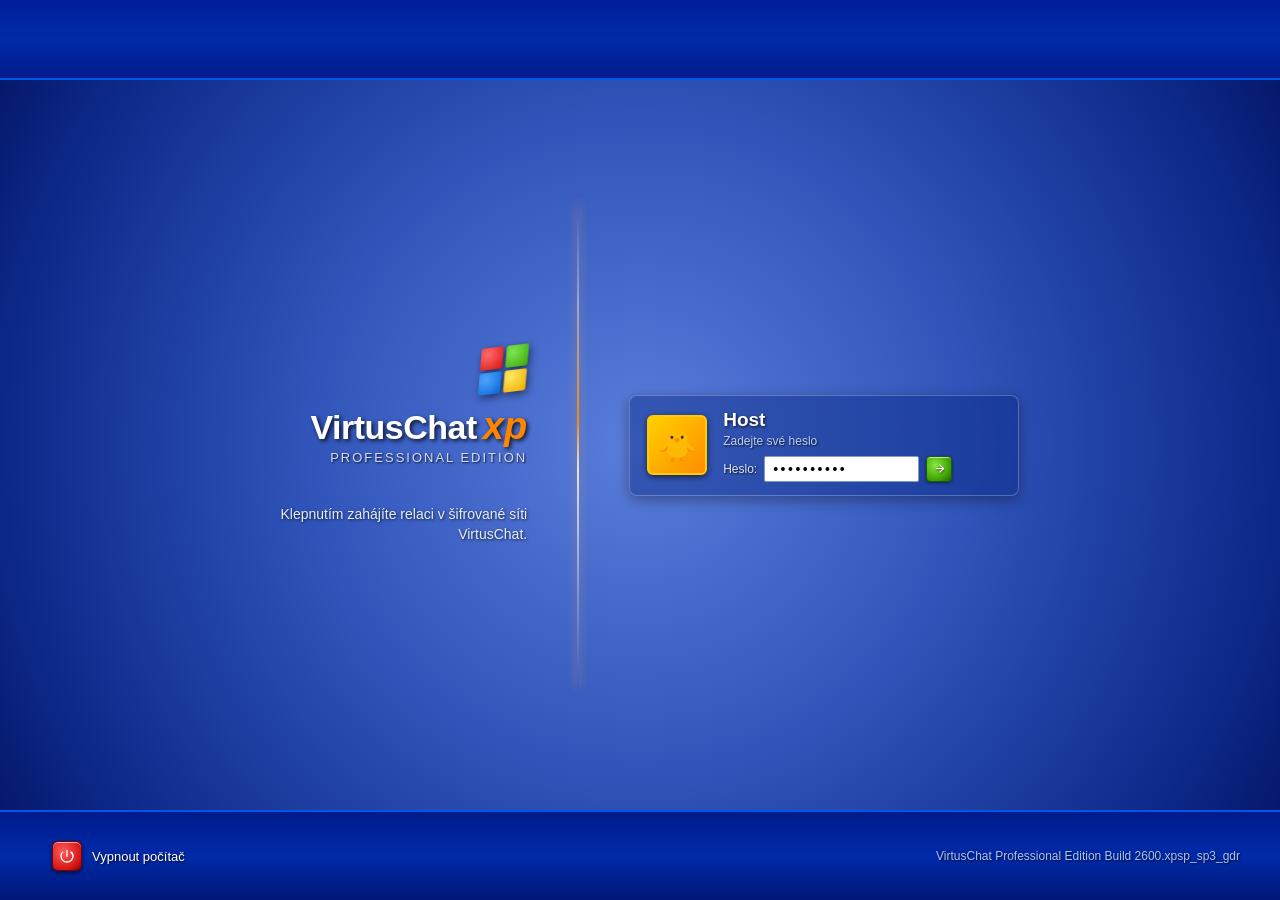
==== commit a935cba9: "Rename login.html to index.html" ====
--- a/index.html
+++ b/index.html
@@ -1,1774 +1,897 @@
 <!DOCTYPE html>
 <html lang="cs">
 <head>
-  <meta charset="UTF-8">
-  <meta name="viewport" content="width=device-width, initial-scale=1.0">
-  <title id="siteTitle">VitusChat — Nativní Windows Klient [DirectX 9]</title>
-  <meta name="description" content="VitusChat - Šifrovaná chatovací aplikace v autentickém skleněném Windows 7 Aero Glass designu.">
-  <link rel="icon" type="image/svg+xml" href="data:image/svg+xml,<svg xmlns=%22http://www.w3.org/2000/svg%22 viewBox=%220 0 100 100%22><text y=%22.9em%22 font-size=%2290%22>💬</text></svg>">
-
-  <style>
-    /* ==========================================================================
-       VIRTUSCHAT - RAW Y2K / DIRECTX 9 OBSIDIAN AESTHETIC
-       Exact reproduction of VirtusChat's Win32 / DirectX 9 UI
-       ========================================================================== */
-
-    :root {
-      /* Authentic VirtusChat Palette from Renderer.h */
-      --bg-main: #04070c;
-      --bg-darkest: #010204;
-      --bg-cavity: #020812;
-      --bg-cavity-bot: #081223;
-      
-      /* Accents */
-      --accent-blue: #3d8dc9;
-      --accent-gloss-top: #0078b5;
-      --accent-gloss-bot: #004669;
-      --accent-cyan: #64c8ff;
-      --accent-glow: rgba(0, 120, 181, 0.4);
-
-      /* Text */
-      --text-white: #ffffff;
-      --text-silver: #c8c8c8;
-      --text-muted: #8892a0;
-
-      /* Borders & Bevels (Skeuomorphic Win32 / DirectX 9) */
-      --border-dark: #000000;
-      --border-bevel-light: rgba(210, 235, 255, 0.22);
-      --border-bevel-dark: rgba(0, 0, 0, 0.7);
-
-      /* Fonts */
-      --font-system: "Segoe UI", "Tahoma", "MS Sans Serif", Arial, sans-serif;
-    }
-
-    * {
-      margin: 0;
-      padding: 0;
-      box-sizing: border-box;
-    }
-
-    body {
-      font-family: var(--font-system);
-      color: var(--text-white);
-      min-height: 100vh;
-      display: flex;
-      flex-direction: column;
-      position: relative;
-      background-color: #020408;
-
-      /* THE EXACT VIBRANT BLACK-TO-BLUE-IN-CENTER DIRECTX 9 GRADIENT */
-      background:
-        radial-gradient(ellipse 85% 55% at 50% 48%, rgba(0, 110, 230, 0.6) 0%, rgba(0, 65, 170, 0.4) 40%, rgba(0, 25, 75, 0.12) 75%, transparent 100%),
-        linear-gradient(180deg, 
-          #020306 0%, 
-          #03060c 18%, 
-          #002f78 44%, 
-          #0048a8 50%, 
-          #002f78 56%, 
-          #03060c 82%, 
-          #010204 100%
-        );
-      background-attachment: fixed;
-      padding-bottom: 40px;
-    }
-
-    /* Red Announcement Glass Banner at the Very Top */
-    .top-announcement-bar {
-      width: 100%;
-      background: linear-gradient(180deg, #a81c1c 0%, #700c0c 50%, #4a0505 100%);
-      color: #ffffff;
-      padding: 8px 16px;
-      display: flex;
-      align-items: center;
-      justify-content: center;
-      gap: 12px;
-      font-size: 12px;
-      font-weight: 600;
-      text-shadow: 0 1px 2px rgba(0, 0, 0, 0.9);
-      border-bottom: 1px solid #000;
-      box-shadow: 0 3px 10px rgba(0, 0, 0, 0.8), inset 0 1px 0 rgba(255, 150, 150, 0.3);
-      position: relative;
-      z-index: 101;
-    }
-
-    .top-announcement-bar .alert-tag {
-      background: #020710;
-      border: 1px solid #d43b3b;
-      color: #ff9999;
-      border-radius: 2px;
-      padding: 2px 8px;
-      font-size: 10px;
-      font-weight: 800;
-      text-transform: uppercase;
-      letter-spacing: 0.8px;
-      box-shadow: inset 0 0 6px rgba(255, 0, 0, 0.3);
-    }
-
-    .top-announcement-bar.hidden {
-      display: none !important;
-    }
-
-    /* Main Container Window (DirectX 9 Obsidian Frame) */
-    .aero-window {
-      position: relative;
-      z-index: 1;
-      background: linear-gradient(180deg, #0a111a 0%, #030508 100%);
-      border: 1px solid #000;
-      border-radius: 4px;
-      box-shadow: 
-        0 20px 60px rgba(0, 0, 0, 0.95),
-        0 0 40px rgba(0, 60, 140, 0.3),
-        inset 1px 1px 0 rgba(210, 235, 255, 0.25);
-      margin: 28px auto;
-      max-width: 1080px;
-      width: 95%;
-      display: flex;
-      flex-direction: column;
-      overflow: hidden;
-    }
-
-    /* Title Bar */
-    .title-bar {
-      height: 34px;
-      padding: 0 12px;
-      display: flex;
-      align-items: center;
-      justify-content: space-between;
-      user-select: none;
-      background: linear-gradient(180deg, #1b283a 0%, #091018 100%);
-      border-bottom: 1px solid #000;
-      position: relative;
-      z-index: 2;
-    }
-
-    .title-bar-left {
-      display: flex;
-      align-items: center;
-      gap: 8px;
-      font-weight: 700;
-      font-size: 11.5px;
-      letter-spacing: 0.3px;
-      color: #d8e6f4;
-      text-shadow: 0 1px 2px #000;
-    }
-
-    .window-brand-icon {
-      width: 18px;
-      height: 18px;
-      background: linear-gradient(180deg, #0078b5, #004669);
-      border: 1px solid #64c8ff;
-      border-radius: 2px;
-      display: flex;
-      align-items: center;
-      justify-content: center;
-      font-size: 11px;
-      font-weight: 900;
-      color: #fff;
-      box-shadow: inset 0 1px 0 rgba(255, 255, 255, 0.5);
-    }
-
-    .window-controls {
-      display: flex;
-      align-items: center;
-      gap: 2px;
-    }
-
-    .win-btn {
-      width: 28px;
-      height: 18px;
-      display: flex;
-      align-items: center;
-      justify-content: center;
-      background: linear-gradient(180deg, #24354a 0%, #101924 100%);
-      border: 1px solid #000;
-      box-shadow: inset 1px 1px 0 rgba(255, 255, 255, 0.2);
-      font-size: 10px;
-      color: #c8d8e8;
-      cursor: pointer;
-      border-radius: 2px;
-      transition: all 0.15s;
-    }
-
-    .win-btn:hover {
-      background: linear-gradient(180deg, #32445e 0%, #162234 100%);
-      border-color: #5c7eab;
-      box-shadow: inset 0 1px 0 rgba(255, 255, 255, 0.35), 0 0 8px rgba(60, 100, 160, 0.4);
-      color: #fff;
-    }
-
-    .win-btn.close:hover {
-      background: linear-gradient(180deg, #d32020 0%, #8b0000 100%);
-      border-color: #5a0000;
-      box-shadow: inset 0 1px 0 rgba(255, 255, 255, 0.4), 0 0 10px rgba(210, 32, 32, 0.6);
-      color: #fff;
-    }
-
-    /* Command Bar / Navigation Strip */
-    .command-bar {
-      background: linear-gradient(180deg, #182232 0%, #0c121c 100%);
-      border-bottom: 1px solid #000;
-      box-shadow: 0 4px 15px rgba(0, 0, 0, 0.8), inset 0 1px 0 rgba(255, 255, 255, 0.15);
-      padding: 7px 16px;
-      display: flex;
-      align-items: center;
-      gap: 6px;
-      font-size: 12.5px;
-      position: relative;
-      z-index: 2;
-    }
-
-    .command-bar a {
-      color: #d0d8e2;
-      text-decoration: none;
-      font-size: 12.5px;
-      padding: 4px 12px;
-      border-radius: 3px;
-      border: 1px solid transparent;
-      transition: all 0.15s ease;
-      font-weight: 600;
-    }
-
-    .command-bar a:hover {
-      background: linear-gradient(180deg, #1e3650 0%, #0f1c2b 100%);
-      border: 1px solid rgba(100, 180, 255, 0.4);
-      box-shadow: inset 0 1px 0 rgba(255, 255, 255, 0.3);
-      color: #fff;
-    }
-
-    /* Window Body */
-    .window-body {
-      background: #020407;
-      padding: 30px;
-      color: var(--text-white);
-      position: relative;
-      z-index: 2;
-    }
-
-    /* Sunken / Cavity Panels */
-    .glass-panel {
-      background: linear-gradient(180deg, #08101a 0%, #03050a 100%);
-      border: 1px solid #000;
-      border-radius: 3px;
-      box-shadow: 
-        inset 1px 1px 0 rgba(210, 235, 255, 0.15),
-        0 8px 20px rgba(0, 0, 0, 0.7);
-    }
-
-    /* Hero Panel */
-    .hero-panel {
-      padding: 36px 24px;
-      margin-bottom: 28px;
-      display: flex;
-      flex-direction: column;
-      align-items: center;
-      text-align: center;
-      position: relative;
-      overflow: hidden;
-      background: 
-        radial-gradient(circle at center, rgba(0, 60, 130, 0.28) 0%, transparent 70%),
-        linear-gradient(180deg, #07101c 0%, #020408 100%);
-    }
-
-    .raw-tag {
-      display: inline-block;
-      padding: 4px 12px;
-      font-size: 11px;
-      font-weight: 700;
-      text-transform: uppercase;
-      letter-spacing: 1px;
-      color: #64c8ff;
-      background: #020710;
-      border: 1px solid #1a3c60;
-      box-shadow: inset 0 0 10px rgba(0, 100, 200, 0.3);
-      margin-bottom: 16px;
-      border-radius: 2px;
-    }
-
-    .hero-title {
-      font-size: 44px;
-      font-weight: 800;
-      letter-spacing: -0.5px;
-      line-height: 1.1;
-      margin-bottom: 14px;
-      color: #ffffff;
-      text-shadow: 0 2px 10px rgba(0, 0, 0, 0.9), 0 0 25px rgba(0, 120, 220, 0.4);
-    }
-
-    .hero-subtitle {
-      font-size: 15.5px;
-      color: #b8c8d8;
-      max-width: 680px;
-      margin: 0 auto 26px;
-      line-height: 1.55;
-      text-shadow: 0 1px 3px rgba(0, 0, 0, 0.8);
-    }
-
-    /* CTA Buttons (DirectX 9 Glossy Bevel Buttons) */
-    .cta-row {
-      display: flex;
-      justify-content: center;
-      gap: 14px;
-      flex-wrap: wrap;
-    }
-
-    .btn-directx {
-      position: relative;
-      display: inline-flex;
-      align-items: center;
-      justify-content: center;
-      gap: 10px;
-      padding: 10px 24px;
-      font-size: 13.5px;
-      font-weight: 700;
-      color: #ffffff;
-      text-decoration: none;
-      border-radius: 3px;
-      cursor: pointer;
-      text-shadow: 0 1px 2px rgba(0, 0, 0, 0.9);
-      background: linear-gradient(180deg, #0078b5 0%, #004669 100%);
-      border: 1px solid #000000;
-      box-shadow: 
-        inset 0 1px 0 rgba(255, 255, 255, 0.45),
-        inset 0 -1px 0 rgba(100, 200, 255, 0.35),
-        0 2px 8px rgba(0, 0, 0, 0.8),
-        0 0 12px rgba(0, 120, 181, 0.3);
-      transition: all 0.15s ease;
-    }
-
-    .btn-directx::before {
-      content: "";
-      position: absolute;
-      top: 1px; left: 1px; right: 1px;
-      height: 45%;
-      background: linear-gradient(180deg, rgba(255, 255, 255, 0.28) 0%, rgba(255, 255, 255, 0.02) 100%);
-      border-radius: 2px 2px 0 0;
-      pointer-events: none;
-    }
-
-    .btn-directx:hover {
-      background: linear-gradient(180deg, #0092dd 0%, #005682 100%);
-      box-shadow: 
-        inset 0 1px 0 rgba(255, 255, 255, 0.65),
-        inset 0 -1px 0 rgba(100, 200, 255, 0.5),
-        0 0 18px rgba(0, 150, 255, 0.6);
-      border-color: #3d8dc9;
-      transform: translateY(-1px);
-    }
-
-    .btn-directx:active {
-      background: linear-gradient(180deg, #004669 0%, #002b40 100%);
-      box-shadow: inset 0 2px 5px rgba(0, 0, 0, 0.8);
-      transform: translateY(1px);
-    }
-
-    .btn-secondary-dx {
-      background: linear-gradient(180deg, #253346 0%, #101824 100%);
-      box-shadow: 
-        inset 0 1px 0 rgba(255, 255, 255, 0.2),
-        inset 0 -1px 0 rgba(0, 0, 0, 0.6),
-        0 2px 8px rgba(0, 0, 0, 0.8);
-    }
-
-    .btn-secondary-dx:hover {
-      background: linear-gradient(180deg, #32445e 0%, #162234 100%);
-      border-color: #5c7eab;
-      box-shadow: 
-        inset 0 1px 0 rgba(255, 255, 255, 0.35),
-        0 0 14px rgba(60, 100, 160, 0.4);
-    }
-
-    /* ==========================================================================
-       AUTHENTIC OBSIDIAN CLIENT PREVIEW WINDOW (16:9 ASPECT RATIO)
-       ========================================================================== */
-    .virtus-window {
-      background: linear-gradient(180deg, #0a111a 0%, #030508 100%);
-      border: 1px solid #1a558c;
-      border-radius: 5px;
-      box-shadow: 
-        0 0 25px rgba(0, 140, 255, 0.45),
-        0 0 60px rgba(0, 80, 200, 0.25),
-        0 15px 45px rgba(0, 0, 0, 0.95),
-        inset 1px 1px 0 rgba(100, 200, 255, 0.35);
-      overflow: hidden;
-      margin: 14px 0 32px 0;
-      position: relative;
-      width: 100%;
-      aspect-ratio: 16 / 9;
-      display: flex;
-      flex-direction: column;
-    }
-
-    .virtus-titlebar {
-      display: flex;
-      justify-content: space-between;
-      align-items: center;
-      padding: 7px 12px;
-      background: linear-gradient(180deg, #1d334d 0%, #0c1826 100%);
-      border-bottom: 1px solid #1a4f82;
-      box-shadow: inset 0 1px 0 rgba(100, 200, 255, 0.3);
-      flex-shrink: 0;
-    }
-
-    .virtus-client-title {
-      font-size: 11px;
-      font-weight: 700;
-      color: #d8e6f4;
-      text-shadow: 0 1px 2px #000;
-      letter-spacing: 0.3px;
-    }
-
-    .virtus-grid {
-      display: grid;
-      grid-template-columns: 260px 1fr;
-      flex: 1;
-      min-height: 0;
-      background: #020407;
-      overflow: hidden;
-    }
-
-    @media (max-width: 720px) {
-      .virtus-window {
-        aspect-ratio: auto;
-        min-height: 440px;
-      }
-      .virtus-grid {
-        grid-template-columns: 1fr;
-      }
-    }
-
-    .virtus-channels {
-      background: linear-gradient(180deg, #040810 0%, #020408 100%);
-      border-right: 1px solid #000;
-      box-shadow: inset -1px 0 0 rgba(255, 255, 255, 0.05);
-      padding: 14px;
-      text-align: left;
-    }
-
-    .cat-label {
-      font-size: 10px;
-      font-weight: 800;
-      color: #4a6688;
-      text-transform: uppercase;
-      letter-spacing: 0.8px;
-      margin-bottom: 8px;
-      margin-top: 12px;
-    }
-
-    .cat-label:first-child { margin-top: 0; }
-
-    .ch-row {
-      display: flex;
-      align-items: center;
-      gap: 8px;
-      padding: 6px 10px;
-      font-size: 12px;
-      color: #9ab0c4;
-      border-radius: 2px;
-      border: 1px solid transparent;
-      cursor: default;
-      margin-bottom: 3px;
-      transition: all 0.15s ease;
-    }
-
-    .ch-row.active {
-      background: linear-gradient(180deg, #0e2946 0%, #051424 100%);
-      border: 1px solid #1a4f82;
-      box-shadow: inset 0 1px 0 rgba(100, 200, 255, 0.3);
-      color: #ffffff;
-      font-weight: 700;
-    }
-
-    .voice-badge {
-      color: #00ff88;
-      font-size: 11px;
-      text-shadow: 0 0 6px #00ff88;
-    }
-
-    .virtus-workspace {
-      padding: 24px;
-      display: flex;
-      flex-direction: column;
-      justify-content: center;
-      align-items: center;
-      background: 
-        radial-gradient(circle at center, rgba(0, 60, 130, 0.25) 0%, transparent 70%),
-        linear-gradient(180deg, #03060a 0%, #010204 100%);
-    }
-
-    .sunken-panel {
-      background: linear-gradient(180deg, #020814 0%, #061022 100%);
-      border: 1px solid #000;
-      border-radius: 3px;
-      box-shadow: 
-        inset 1px 1px 2px rgba(0, 0, 0, 0.9),
-        inset -1px -1px 0 rgba(255, 255, 255, 0.08),
-        0 10px 30px rgba(0, 0, 0, 0.7);
-      padding: 24px 30px;
-      width: 100%;
-      max-width: 380px;
-      text-align: center;
-    }
-
-    .sunken-heading {
-      font-size: 15px;
-      font-weight: 700;
-      color: #ffffff;
-      margin-bottom: 4px;
-      text-shadow: 0 1px 2px #000;
-    }
-
-    .sunken-sub {
-      font-size: 11.5px;
-      color: #7b94b0;
-      margin-bottom: 16px;
-    }
-
-    .virtus-progress {
-      height: 8px;
-      background: #000;
-      border: 1px solid #162438;
-      border-radius: 1px;
-      overflow: hidden;
-      box-shadow: inset 0 1px 3px rgba(0, 0, 0, 0.9);
-    }
-
-    .virtus-bar {
-      width: 72%;
-      height: 100%;
-      background: linear-gradient(90deg, #0078b5, #3d8dc9);
-      box-shadow: 0 0 10px #3d8dc9;
-    }
-
-    /* Section Titles */
-    .section-title {
-      font-size: 16px;
-      font-weight: 700;
-      color: #e2f0ff;
-      border-bottom: 1px solid #1a3c60;
-      padding-bottom: 8px;
-      margin: 32px 0 18px 0;
-      display: flex;
-      align-items: center;
-      gap: 10px;
-      text-shadow: 0 1px 3px rgba(0, 0, 0, 0.9), 0 0 10px rgba(0, 120, 220, 0.25);
-    }
-
-    /* Quick Metrics Container */
-    #metricsContainer {
-      background: linear-gradient(180deg, #050d18 0%, #02050a 100%);
-      border: 1px solid #000;
-      border-radius: 3px;
-      box-shadow: inset 1px 1px 0 rgba(210, 235, 255, 0.12), 0 4px 15px rgba(0, 0, 0, 0.6);
-    }
-
-    .metric-val {
-      font-size: 22px;
-      font-weight: 800;
-      color: #64c8ff;
-      text-shadow: 0 0 12px rgba(100, 200, 255, 0.5);
-    }
-
-    .metric-lbl {
-      font-size: 11px;
-      color: #889bb0;
-      font-weight: 600;
-      text-transform: uppercase;
-      letter-spacing: 0.5px;
-      margin-top: 4px;
-    }
-
-    /* Features Grid (Technical Modules Style) */
-    .features-grid {
-      display: grid;
-      grid-template-columns: repeat(auto-fit, minmax(290px, 1fr));
-      gap: 16px;
-    }
-
-    .feature-card {
-      background: linear-gradient(180deg, #08101a 0%, #03050a 100%);
-      border: 1px solid #000;
-      border-radius: 3px;
-      box-shadow: 
-        inset 1px 1px 0 rgba(210, 235, 255, 0.15),
-        0 8px 20px rgba(0, 0, 0, 0.7);
-      padding: 20px;
-      transition: all 0.2s ease;
-    }
-
-    .feature-card:hover {
-      border-color: #1a4f82;
-      box-shadow: 
-        inset 1px 1px 0 rgba(100, 200, 255, 0.3),
-        0 0 16px rgba(0, 100, 200, 0.35);
-      transform: translateY(-2px);
-    }
-
-    .feature-header {
-      display: flex;
-      align-items: center;
-      gap: 10px;
-      margin-bottom: 10px;
-      font-size: 15px;
-      font-weight: 700;
-      color: #ffffff;
-      text-shadow: 0 1px 2px #000;
-    }
-
-    .feature-icon {
-      width: 34px;
-      height: 34px;
-      background: linear-gradient(180deg, #0e2946 0%, #061424 100%);
-      border: 1px solid #1a4f82;
-      box-shadow: inset 0 1px 0 rgba(100, 200, 255, 0.3);
-      border-radius: 3px;
-      display: flex;
-      align-items: center;
-      justify-content: center;
-      font-size: 16px;
-      flex-shrink: 0;
-    }
-
-    .feature-desc {
-      font-size: 13px;
-      color: #92a4b8;
-      line-height: 1.5;
-    }
-
-    /* Security Specs Table (Win32 Grid Style) */
-    .win-table {
-      width: 100%;
-      border-collapse: collapse;
-      font-size: 12.5px;
-    }
-
-    .win-table th, .win-table td {
-      border: 1px solid #000;
-      padding: 10px 14px;
-      text-align: left;
-    }
-
-    .win-table th {
-      background: linear-gradient(180deg, #182436 0%, #0c1420 100%);
-      color: #e2f0ff;
-      font-weight: 700;
-      text-shadow: 0 1px 2px #000;
-      border-bottom: 1px solid #1b334d;
-    }
-
-    .win-table td {
-      background: #040810;
-      color: #c0d0e0;
-    }
-
-    .win-table tr:nth-child(even) td {
-      background: #070d18;
-    }
-
-    /* Team Section */
-    .team-section-box {
-      padding: 22px;
-      margin-bottom: 20px;
-    }
-
-    .team-category-header {
-      display: flex;
-      align-items: center;
-      gap: 8px;
-      font-size: 12px;
-      font-weight: 800;
-      color: #64c8ff;
-      text-transform: uppercase;
-      letter-spacing: 0.8px;
-      margin-bottom: 14px;
-      padding-bottom: 6px;
-      border-bottom: 1px solid #152b42;
-      text-shadow: 0 0 10px rgba(100, 200, 255, 0.4);
-    }
-
-    .team-grid {
-      display: flex;
-      flex-wrap: wrap;
-      justify-content: center;
-      gap: 16px;
-      margin-bottom: 24px;
-    }
-
-    .team-grid:last-child {
-      margin-bottom: 0;
-    }
-
-    /* Team Member Card (3 na řádek – developeři se vejdou všichni 3 vedle sebe, stejná výška i šířka) */
-    .team-member-card {
-      flex: 0 0 calc(33.333% - 11px);
-      width: calc(33.333% - 11px);
-      min-width: 270px;
-      max-width: 340px;
-      box-sizing: border-box;
-      height: 145px;
-      min-height: 145px;
-      align-self: flex-start;
-      background: linear-gradient(180deg, #08101a 0%, #03050a 100%);
-      border: 1px solid #000;
-      border-radius: 3px;
-      padding: 16px;
-      display: flex;
-      flex-direction: column;
-      box-shadow: 
-        inset 1px 1px 0 rgba(210, 235, 255, 0.15),
-        0 4px 15px rgba(0, 0, 0, 0.6);
-      transition: height 0.25s cubic-bezier(0.4, 0, 0.2, 1), border-color 0.2s ease, box-shadow 0.2s ease, transform 0.2s ease;
-      cursor: pointer;
-      user-select: none;
-      overflow: hidden;
-    }
-
-    .team-member-card.expanded {
-      height: auto;
-      min-height: 250px;
-      border-color: #3d8dc9;
-      box-shadow: 
-        inset 1px 1px 0 rgba(100, 200, 255, 0.4),
-        0 6px 20px rgba(0, 100, 200, 0.4);
-    }
-
-    @media (max-width: 900px) {
-      .team-member-card {
-        flex: 0 0 calc(50% - 10px);
-        width: calc(50% - 10px);
-        max-width: 100%;
-      }
-    }
-
-    @media (max-width: 600px) {
-      .team-member-card {
-        flex: 1 1 100%;
-        width: 100%;
-        min-width: 0;
-        max-width: 100%;
-        height: auto;
-      }
-    }
-
-    .team-member-card:hover {
-      transform: translateY(-2px);
-      border-color: #1a4f82;
-      box-shadow: 
-        inset 1px 1px 0 rgba(100, 200, 255, 0.3),
-        0 0 16px rgba(0, 120, 220, 0.4);
-    }
-
-    .team-member-card.leadership {
-      background: linear-gradient(180deg, #0d1a29 0%, #050a12 100%);
-      border: 1px solid #1a4f82;
-      box-shadow: 
-        inset 1px 1px 0 rgba(100, 200, 255, 0.25),
-        0 4px 18px rgba(0, 60, 140, 0.4);
-    }
-
-    .team-member-card.leadership.expanded {
-      border-color: #ffd269;
-      box-shadow: 
-        inset 1px 1px 0 rgba(255, 210, 105, 0.35),
-        0 6px 22px rgba(200, 150, 40, 0.35);
-    }
-
-    .team-member-card.leadership .avatar-frame {
-      border: 1.5px solid #3d8dc9;
-      background: radial-gradient(circle at 35% 30%, #0e2946 0%, #050d18 100%);
-      box-shadow: 0 0 12px rgba(61, 141, 201, 0.4), inset 0 1px 0 rgba(255, 255, 255, 0.3);
-    }
-
-    .member-main-row {
-      display: flex;
-      align-items: flex-start;
-      gap: 14px;
-      width: 100%;
-    }
-
-    .avatar-frame {
-      width: 52px;
-      height: 52px;
-      border-radius: 3px;
-      background: linear-gradient(180deg, #0e2033 0%, #060e18 100%);
-      border: 1px solid #1a3c60;
-      box-shadow: inset 1px 1px 0 rgba(255, 255, 255, 0.15), 0 2px 6px rgba(0, 0, 0, 0.7);
-      display: flex;
-      align-items: center;
-      justify-content: center;
-      font-size: 22px;
-      flex-shrink: 0;
-      overflow: hidden;
-    }
-
-    .avatar-frame img {
-      width: 100%;
-      height: 100%;
-      object-fit: cover;
-      display: block;
-      border-radius: 2px;
-    }
-
-    .member-info {
-      flex: 1;
-      min-width: 0;
-    }
-
-    .member-header {
-      display: flex;
-      align-items: center;
-      justify-content: space-between;
-      gap: 8px;
-      margin-bottom: 4px;
-      flex-wrap: wrap;
-    }
-
-    .member-name {
-      font-size: 15px;
-      font-weight: 800;
-      color: #ffffff;
-      text-shadow: 0 1px 2px #000;
-    }
-
-    .member-badge {
-      font-size: 10px;
-      font-weight: 700;
-      color: #64c8ff;
-      background: #040e1b;
-      border: 1px solid #1a4f82;
-      border-radius: 2px;
-      padding: 2px 7px;
-      text-shadow: 0 0 6px rgba(100, 200, 255, 0.4);
-      box-shadow: inset 0 0 6px rgba(0, 100, 200, 0.2);
-    }
-
-    .member-badge.owner {
-      color: #ffd269;
-      background: #1a1402;
-      border-color: #8c6a15;
-      text-shadow: 0 0 6px rgba(255, 210, 105, 0.5);
-    }
-
-    .member-badge.security {
-      color: #55f088;
-      background: #021a0a;
-      border-color: #157335;
-      text-shadow: 0 0 6px rgba(85, 240, 136, 0.5);
-    }
-
-    .member-desc {
-      font-size: 12px;
-      color: #8a9eb5;
-      line-height: 1.45;
-      margin-top: 4px;
-    }
-
-    /* Expandable Contacts Drawer (Plynulé rozbalení po kliknutí na kartu) */
-    .member-contacts-drawer {
-      max-height: 0;
-      opacity: 0;
-      overflow: hidden;
-      transition: max-height 0.3s cubic-bezier(0.4, 0, 0.2, 1), opacity 0.25s ease, margin-top 0.25s ease;
-      background: #02050a;
-      border-radius: 2px;
-    }
-
-    .team-member-card.expanded .member-contacts-drawer {
-      max-height: 200px;
-      opacity: 1;
-      margin-top: 12px;
-      padding: 10px 12px;
-      border: 1px solid #162a3f;
-      box-shadow: inset 0 1px 3px rgba(0, 0, 0, 0.8);
-    }
-
-    .contact-row {
-      font-size: 11.5px;
-      color: #9eb6ce;
-      padding: 4px 0;
-      display: flex;
-      align-items: center;
-      gap: 8px;
-      border-bottom: 1px solid rgba(255, 255, 255, 0.04);
-      user-select: text;
-    }
-
-    .contact-row:last-child {
-      border-bottom: none;
-    }
-
-    .contact-row .c-dot {
-      color: #64c8ff;
-      font-size: 8px;
-    }
-
-    .contact-link {
-      color: #64c8ff;
-      text-decoration: none;
-      transition: color 0.15s ease, text-decoration 0.15s ease;
-    }
-
-    .contact-link:hover {
-      color: #aae0ff;
-      text-decoration: underline;
-    }
-
-    .contact-text {
-      color: #9eb6ce;
-    }
-
-    /* Download Tiles (4 na jednom řádku) */
-    .download-grid {
-      display: flex;
-      flex-wrap: wrap;
-      justify-content: center;
-      gap: 14px;
-      margin: 16px 0;
-    }
-
-    .download-tile {
-      flex: 1 1 calc(25% - 11px);
-      min-width: 180px;
-      max-width: 250px;
-      background: linear-gradient(180deg, #08101a 0%, #03050a 100%);
-      border: 1px solid #000;
-      border-radius: 3px;
-      box-shadow: 
-        inset 1px 1px 0 rgba(210, 235, 255, 0.15),
-        0 6px 16px rgba(0, 0, 0, 0.7);
-      padding: 18px 12px;
-      text-align: center;
-      cursor: pointer;
-      text-decoration: none;
-      color: #ffffff;
-      transition: all 0.15s ease;
-      display: flex;
-      flex-direction: column;
-      align-items: center;
-      justify-content: center;
-      gap: 8px;
-    }
-
-    @media (max-width: 880px) {
-      .download-tile {
-        flex: 1 1 calc(50% - 10px);
-        max-width: 100%;
-      }
-    }
-
-    @media (max-width: 480px) {
-      .download-tile {
-        flex: 1 1 100%;
-        max-width: 100%;
-      }
-    }
-
-    .download-tile:hover:not(.disabled) {
-      background: linear-gradient(180deg, #0e2033 0%, #060e18 100%);
-      border-color: #1a4f82;
-      box-shadow: 
-        inset 1px 1px 0 rgba(100, 200, 255, 0.35),
-        0 0 16px rgba(0, 120, 220, 0.4);
-      transform: translateY(-2px);
-    }
-
-    .download-tile.disabled {
-      background: #03060a;
-      border-color: #0b141f;
-      color: #48596c;
-      cursor: not-allowed;
-      box-shadow: none;
-      opacity: 0.55;
-    }
-
-    .tile-title {
-      font-size: 14px;
-      font-weight: 700;
-      color: #ffffff;
-      text-shadow: 0 1px 2px #000;
-    }
-
-    .tile-status {
-      font-size: 10.5px;
-      padding: 2px 8px;
-      border-radius: 2px;
-      font-weight: 700;
-    }
-
-    .tile-status.active {
-      background: #021c0b;
-      color: #00ff88;
-      border: 1px solid #00aa55;
-      text-shadow: 0 0 6px #00ff88;
-    }
-
-    .tile-status.wip {
-      background: #0a111a;
-      color: #728498;
-      border: 1px solid #162438;
-    }
-
-    .status-notice {
-      background: linear-gradient(180deg, #121808 0%, #080d04 100%);
-      border: 1px solid #4a5416;
-      border-radius: 3px;
-      padding: 12px 16px;
-      font-size: 12px;
-      color: #dbe890;
-      display: flex;
-      align-items: center;
-      gap: 10px;
-      margin-top: 14px;
-      box-shadow: inset 1px 1px 0 rgba(255, 255, 255, 0.08);
-    }
-
-    /* FAQ Details */
-    details {
-      background: linear-gradient(180deg, #08101a 0%, #03050a 100%);
-      border: 1px solid #000;
-      border-radius: 3px;
-      margin-bottom: 10px;
-      overflow: hidden;
-      box-shadow: inset 1px 1px 0 rgba(210, 235, 255, 0.12), 0 4px 10px rgba(0, 0, 0, 0.6);
-    }
-
-    summary {
-      padding: 12px 16px;
-      font-weight: 700;
-      color: #e2f0ff;
-      cursor: pointer;
-      background: linear-gradient(180deg, #101926 0%, #080f18 100%);
-      user-select: none;
-      outline: none;
-      text-shadow: 0 1px 2px #000;
-      border-bottom: 1px solid transparent;
-      transition: all 0.15s ease;
-    }
-
-    summary:hover {
-      background: linear-gradient(180deg, #162438 0%, #0c1420 100%);
-      color: #ffffff;
-    }
-
-    details[open] summary {
-      border-bottom: 1px solid #000;
-    }
-
-    .faq-body {
-      padding: 14px 16px;
-      font-size: 12.5px;
-      color: #92a4b8;
-      line-height: 1.55;
-      background: #040810;
-    }
-
-    /* Status Bar Footer (Win32 / DirectX 9 Authentic Status Bar) */
-    .win-statusbar {
-      width: 100%;
-      background: linear-gradient(180deg, #182232 0%, #0d141e 100%);
-      border-top: 1px solid #000;
-      box-shadow: inset 0 1px 0 rgba(255, 255, 255, 0.15);
-      padding: 6px 16px;
-      display: flex;
-      justify-content: space-between;
-      font-size: 11px;
-      color: #7b94b0;
-      position: relative;
-      z-index: 2;
-    }
-
-    .status-part {
-      display: flex;
-      align-items: center;
-      gap: 8px;
-    }
-
-    .status-cell {
-      border: 1px solid #000;
-      border-top: 1px solid rgba(0, 0, 0, 0.9);
-      border-left: 1px solid rgba(0, 0, 0, 0.9);
-      border-bottom: 1px solid rgba(255, 255, 255, 0.1);
-      border-right: 1px solid rgba(255, 255, 255, 0.1);
-      padding: 2px 8px;
-      background: #060a10;
-      border-radius: 2px;
-      color: #a0b6cc;
-    }
-
-    .status-cell.ok {
-      color: #00ff88;
-      text-shadow: 0 0 6px rgba(0, 255, 136, 0.4);
-    }
-  </style>
+    <meta charset="UTF-8">
+    <meta name="viewport" content="width=device-width, initial-scale=1.0">
+    <title>VirtusChat - Přihlášení k systému Windows</title>
+    <link rel="icon" type="image/svg+xml" href="data:image/svg+xml,<svg xmlns=%22http://www.w3.org/2000/svg%22 viewBox=%220 0 100 100%22><text y=%22.9em%22 font-size=%2290%22>💬</text></svg>">
+    <style>
+        * {
+            margin: 0;
+            padding: 0;
+            box-sizing: border-box;
+            user-select: none;
+            -webkit-user-select: none;
+        }
+
+        body {
+            font-family: "Tahoma", "Segoe UI", Arial, sans-serif;
+            background-color: #00138c;
+            height: 100vh;
+            overflow: hidden;
+            display: flex;
+            flex-direction: column;
+            color: #ffffff;
+        }
+
+        /* Horní a spodní modré pruhy Windows XP Welcome Screen */
+        .top-bar {
+            height: 80px;
+            background: linear-gradient(to bottom, #001f99 0%, #002aa8 50%, #001b8b 100%);
+            border-bottom: 2px solid #0055ea;
+            box-shadow: 0 4px 10px rgba(0, 0, 0, 0.5);
+            flex-shrink: 0;
+        }
+
+        .bottom-bar {
+            height: 90px;
+            background: linear-gradient(to bottom, #001b8b 0%, #002aa8 50%, #001777 100%);
+            border-top: 2px solid #0055ea;
+            box-shadow: 0 -4px 10px rgba(0, 0, 0, 0.5);
+            display: flex;
+            align-items: center;
+            justify-content: space-between;
+            padding: 0 40px;
+            flex-shrink: 0;
+        }
+
+        /* Střední obsahová část s ikonickým vertikálním oddělovačem */
+        .center-area {
+            flex: 1;
+            background: radial-gradient(circle at center, #5a7edc 0%, #3054b9 45%, #0d2a8a 85%, #05186b 100%);
+            display: flex;
+            align-items: center;
+            justify-content: center;
+            position: relative;
+            padding: 20px 40px;
+        }
+
+        .welcome-wrapper {
+            display: flex;
+            width: 100%;
+            max-width: 1050px;
+            height: 100%;
+            align-items: center;
+            transition: opacity 0.3s ease, transform 0.3s ease;
+        }
+
+        /* Levá strana - Windows XP logo + VirtusChat */
+        .left-side {
+            flex: 1;
+            display: flex;
+            flex-direction: column;
+            align-items: flex-end;
+            padding-right: 50px;
+            text-align: right;
+        }
+
+        .win-logo-box {
+            display: flex;
+            flex-direction: column;
+            align-items: flex-end;
+            margin-bottom: 15px;
+        }
+
+        .win-flag {
+            display: grid;
+            grid-template-columns: repeat(2, 22px);
+            grid-gap: 3px;
+            margin-bottom: 12px;
+            transform: skew(-8deg, -4deg) rotate(-3deg);
+            filter: drop-shadow(2px 3px 4px rgba(0,0,0,0.5));
+        }
+
+        .flag-pane {
+            width: 22px;
+            height: 22px;
+            border-radius: 2px;
+        }
+        .pane-red    { background: radial-gradient(circle at 30% 30%, #ff6b6b, #d91414); }
+        .pane-green  { background: radial-gradient(circle at 30% 30%, #7ee651, #3ba806); }
+        .pane-blue   { background: radial-gradient(circle at 30% 30%, #4da5ff, #0a64d3); }
+        .pane-yellow { background: radial-gradient(circle at 30% 30%, #ffea60, #f1a900); }
+
+        .logo-title-row {
+            display: flex;
+            align-items: baseline;
+            gap: 6px;
+        }
+
+        .logo-virtus {
+            font-size: 34px;
+            font-weight: bold;
+            letter-spacing: -0.5px;
+            text-shadow: 2px 2px 4px rgba(0, 0, 0, 0.8);
+            color: #ffffff;
+        }
+
+        .logo-xp {
+            font-size: 38px;
+            font-style: italic;
+            font-weight: 900;
+            color: #ff8500;
+            text-shadow: 2px 2px 4px rgba(0,0,0,0.8);
+            font-family: "Franklin Gothic Medium", Arial, sans-serif;
+        }
+
+        .logo-sub {
+            font-size: 13px;
+            color: #d2deff;
+            letter-spacing: 2px;
+            text-transform: uppercase;
+            margin-top: 2px;
+            text-shadow: 1px 1px 2px rgba(0,0,0,0.8);
+        }
+
+        .instruction-text {
+            font-size: 14px;
+            color: #e5edff;
+            max-width: 280px;
+            line-height: 1.4;
+            margin-top: 25px;
+            text-shadow: 1px 1px 3px rgba(0, 0, 0, 0.7);
+        }
+
+        /* Ikonická vertikální dělící linka XP přihlašovací obrazovky */
+        .divider {
+            width: 2px;
+            height: 70%;
+            background: linear-gradient(to bottom, 
+                rgba(255,255,255,0) 0%, 
+                rgba(255,255,255,0.4) 20%, 
+                rgba(255,140,0,0.9) 45%, 
+                rgba(255,255,255,0.8) 55%, 
+                rgba(255,255,255,0.3) 80%, 
+                rgba(255,255,255,0) 100%
+            );
+            box-shadow: 0 0 10px rgba(255, 170, 50, 0.6);
+        }
+
+        /* Pravá strana - Pouze uživatel Host */
+        .right-side {
+            flex: 1.3;
+            padding-left: 50px;
+            display: flex;
+            flex-direction: column;
+            justify-content: center;
+        }
+
+        .user-card {
+            display: flex;
+            align-items: center;
+            padding: 14px 18px;
+            border-radius: 8px;
+            background: rgba(0, 30, 120, 0.4);
+            box-shadow: inset 0 0 0 1px rgba(255, 255, 255, 0.25), 0 4px 14px rgba(0,0,0,0.35);
+            max-width: 390px;
+        }
+
+        .avatar-frame {
+            width: 60px;
+            height: 60px;
+            border-radius: 6px;
+            border: 2px solid #ffcc00;
+            box-shadow: 0 2px 6px rgba(0, 0, 0, 0.6);
+            overflow: hidden;
+            background: linear-gradient(135deg, #ffd000, #ff8c00);
+            flex-shrink: 0;
+            display: flex;
+            align-items: center;
+            justify-content: center;
+            font-size: 32px;
+        }
+
+        .user-info {
+            margin-left: 16px;
+            display: flex;
+            flex-direction: column;
+            justify-content: center;
+            flex: 1;
+        }
+
+        .user-name {
+            font-size: 19px;
+            font-weight: bold;
+            color: #ffffff;
+            text-shadow: 1px 1px 3px rgba(0,0,0,0.8);
+            margin-bottom: 3px;
+        }
+
+        .user-status {
+            font-size: 12px;
+            color: #b9d2ff;
+            text-shadow: 1px 1px 2px rgba(0,0,0,0.8);
+            margin-bottom: 8px;
+        }
+
+        /* Formulář s heslem */
+        .password-form {
+            display: flex;
+            align-items: center;
+            gap: 7px;
+        }
+
+        .password-form label {
+            font-size: 12px;
+            color: #dce7ff;
+            text-shadow: 1px 1px 2px rgba(0,0,0,0.8);
+        }
+
+        .input-xp {
+            height: 26px;
+            background: #ffffff;
+            border: 1px solid #7f9db9;
+            color: #000000;
+            font-size: 14px;
+            letter-spacing: 2.5px;
+            padding: 2px 8px;
+            border-radius: 2px;
+            outline: none;
+            width: 155px;
+            font-family: inherit;
+        }
+
+        .input-xp:focus {
+            border-color: #0055ea;
+            box-shadow: 0 0 5px #4da5ff;
+        }
+
+        /* Zelené XP tlačítko se šipkou (Go) */
+        .go-btn {
+            width: 26px;
+            height: 26px;
+            background: radial-gradient(circle at 35% 35%, #8ae942 0%, #43a808 60%, #206800 100%);
+            border: 1px solid #1c5c00;
+            border-radius: 4px;
+            display: flex;
+            align-items: center;
+            justify-content: center;
+            cursor: pointer;
+            box-shadow: 0 1px 3px rgba(0,0,0,0.5), inset 0 1px 0 rgba(255,255,255,0.6);
+            transition: filter 0.1s ease, transform 0.05s ease;
+        }
+
+        .go-btn:hover {
+            filter: brightness(1.15);
+        }
+
+        .go-btn.pressed {
+            transform: scale(0.92);
+            filter: brightness(0.85);
+        }
+
+        .go-btn svg {
+            width: 13px;
+            height: 13px;
+            fill: #ffffff;
+            filter: drop-shadow(0 1px 1px rgba(0,0,0,0.6));
+        }
+
+        /* OBRAZOVKA NAČÍTÁNÍ DESKTOPU (Welcome Screen) */
+        .loading-screen {
+            display: none;
+            position: absolute;
+            top: 0;
+            left: 0;
+            width: 100%;
+            height: 100%;
+            flex-direction: column;
+            align-items: center;
+            justify-content: center;
+            background: radial-gradient(circle at center, #5a7edc 0%, #3054b9 45%, #0d2a8a 85%, #05186b 100%);
+            opacity: 0;
+            transition: opacity 0.3s ease;
+            z-index: 20;
+        }
+
+        .loading-screen.visible {
+            display: flex;
+            opacity: 1;
+        }
+
+        .loading-content {
+            display: flex;
+            flex-direction: column;
+            align-items: center;
+            text-align: center;
+            gap: 22px;
+        }
+
+        .loading-user-box {
+            display: flex;
+            flex-direction: column;
+            align-items: center;
+            gap: 12px;
+        }
+
+        .loading-avatar {
+            width: 72px;
+            height: 72px;
+            border-radius: 8px;
+            border: 3px solid #ffcc00;
+            box-shadow: 0 4px 15px rgba(0, 0, 0, 0.6);
+            background: linear-gradient(135deg, #ffd000, #ff8c00);
+            display: flex;
+            align-items: center;
+            justify-content: center;
+            font-size: 38px;
+        }
+
+        .loading-user-name {
+            font-size: 24px;
+            font-weight: bold;
+            color: #ffffff;
+            text-shadow: 2px 2px 4px rgba(0,0,0,0.8);
+        }
+
+        /* Typické Windows XP / 7 točící se načítací kolečko */
+        .xp-spinner {
+            width: 44px;
+            height: 44px;
+            position: relative;
+            animation: xpRotate 1.2s linear infinite;
+        }
+
+        .xp-spinner-dot {
+            position: absolute;
+            width: 7px;
+            height: 7px;
+            background-color: #ffffff;
+            border-radius: 50%;
+            box-shadow: 0 0 6px rgba(255, 255, 255, 0.9);
+        }
+
+        .xp-spinner-dot:nth-child(1) { top: 0; left: 19px; opacity: 1; }
+        .xp-spinner-dot:nth-child(2) { top: 5px; left: 32px; opacity: 0.88; }
+        .xp-spinner-dot:nth-child(3) { top: 18px; left: 37px; opacity: 0.75; }
+        .xp-spinner-dot:nth-child(4) { top: 31px; left: 32px; opacity: 0.62; }
+        .xp-spinner-dot:nth-child(5) { top: 37px; left: 19px; opacity: 0.5; }
+        .xp-spinner-dot:nth-child(6) { top: 31px; left: 6px; opacity: 0.38; }
+        .xp-spinner-dot:nth-child(7) { top: 18px; left: 0; opacity: 0.25; }
+        .xp-spinner-dot:nth-child(8) { top: 5px; left: 6px; opacity: 0.13; }
+
+        @keyframes xpRotate {
+            100% {
+                transform: rotate(360deg);
+            }
+        }
+
+        .loading-text {
+            font-size: 17px;
+            color: #e5edff;
+            text-shadow: 1px 1px 4px rgba(0, 0, 0, 0.8);
+            font-style: italic;
+        }
+
+        .loading-subtext {
+            font-size: 12px;
+            color: #a4c5ff;
+            text-shadow: 1px 1px 2px rgba(0, 0, 0, 0.8);
+            margin-top: -12px;
+        }
+
+        /* ========================================================
+           WINDOWS XP BLUESCREEN UVNITŘ LOGIN.HTML (BSOD OVERLAY)
+           ======================================================== */
+        .bsod-screen {
+            display: none;
+            position: fixed;
+            top: 0;
+            left: 0;
+            width: 100vw;
+            height: 100vh;
+            background-color: #0000aa;
+            color: #ffffff;
+            font-family: "Lucida Console", "Courier New", Courier, monospace;
+            font-size: 16px;
+            line-height: 1.5;
+            padding: 40px 24px;
+            z-index: 1000;
+            overflow-y: auto;
+            align-items: flex-start;
+            justify-content: center;
+        }
+
+        .bsod-screen.active {
+            display: flex;
+        }
+
+        .bsod-container {
+            max-width: 900px;
+            width: 100%;
+        }
+
+        .bsod-highlight {
+            display: inline-block;
+            background-color: #aaaaaa;
+            color: #0000aa;
+            font-weight: bold;
+            padding: 2px 8px;
+            margin-bottom: 24px;
+            letter-spacing: 1px;
+        }
+
+        .bsod-p {
+            margin-bottom: 18px;
+            text-align: justify;
+        }
+
+        .bsod-ul {
+            list-style-type: none;
+            margin-bottom: 22px;
+            padding-left: 0;
+        }
+
+        .bsod-ul li {
+            position: relative;
+            padding-left: 24px;
+            margin-bottom: 10px;
+        }
+
+        .bsod-ul li::before {
+            content: "*";
+            position: absolute;
+            left: 4px;
+            top: 0;
+        }
+
+        .bsod-tech-title {
+            margin-top: 24px;
+            margin-bottom: 8px;
+            text-transform: uppercase;
+        }
+
+        .bsod-tech-code {
+            margin-bottom: 24px;
+            letter-spacing: 0.5px;
+            word-break: break-all;
+        }
+
+        .bsod-btn {
+            display: inline-block;
+            background-color: #0000aa;
+            color: #ffffff;
+            border: 2px solid #ffffff;
+            font-family: inherit;
+            font-size: 14px;
+            padding: 8px 16px;
+            text-decoration: none;
+            cursor: pointer;
+            margin-top: 20px;
+            position: relative;
+            outline: none;
+            animation: btnGlitchIdle 2.5s infinite;
+        }
+
+        /* Neviditelný zvětšený hitbox pro hover, aby kurzor při poskakování animace neztrácel fokus */
+        .bsod-btn::before {
+            content: "";
+            position: absolute;
+            top: -16px;
+            bottom: -16px;
+            left: -20px;
+            right: -20px;
+        }
+
+        .bsod-btn:hover {
+            animation: btnGlitchFast 0.25s infinite;
+            background-color: #ffffff;
+            color: #0000aa;
+            box-shadow: -2px 0 #ff0055, 2px 0 #00ffff;
+        }
+
+        .bsod-btn.glitching {
+            animation: btnGlitchSevere 0.35s steps(2) infinite !important;
+            background-color: #ff0055 !important;
+            color: #ffffff !important;
+            border-color: #00ffff !important;
+        }
+
+        @keyframes btnGlitchIdle {
+            0%, 88%, 100% {
+                transform: translate(0, 0) skew(0deg);
+                filter: none;
+            }
+            89% {
+                transform: translate(-2px, 1px) skew(-2deg);
+                filter: drop-shadow(2px 0 #ff0055);
+            }
+            91% {
+                transform: translate(2px, -1px) skew(3deg);
+                filter: drop-shadow(-2px 0 #00ffff);
+            }
+            93% {
+                transform: translate(-1px, 2px);
+                opacity: 0.8;
+            }
+            95% {
+                transform: translate(0, 0) skew(0deg);
+                filter: none;
+                opacity: 1;
+            }
+        }
+
+        @keyframes btnGlitchFast {
+            0% { transform: translate(0, 0); clip-path: inset(0 0 0 0); }
+            20% { transform: translate(-2px, 2px) skew(-2deg); clip-path: inset(10% 0 60% 0); }
+            40% { transform: translate(2px, -2px) skew(2deg); clip-path: inset(40% 0 20% 0); }
+            60% { transform: translate(-1px, -1px); clip-path: inset(70% 0 5% 0); }
+            80% { transform: translate(3px, 1px) skew(-1deg); clip-path: inset(20% 0 50% 0); }
+            100% { transform: translate(0, 0); clip-path: inset(0 0 0 0); }
+        }
+
+        @keyframes btnGlitchSevere {
+            0% { transform: translate(-4px, 2px) skew(-6deg); box-shadow: -4px 0 #00ffff, 4px 0 #ff0055; }
+            25% { transform: translate(5px, -3px) skew(5deg); box-shadow: 4px 0 #00ffff, -4px 0 #ff0055; }
+            50% { transform: translate(-3px, -2px) skew(3deg); opacity: 0.6; }
+            75% { transform: translate(4px, 3px) skew(-4deg); opacity: 1; }
+            100% { transform: translate(0, 0) skew(0deg); }
+        }
+
+        .blink {
+            animation: blink 1s step-start infinite;
+        }
+
+        @keyframes blink {
+            50% {
+                opacity: 0;
+            }
+        }
+
+        /* Spodní lišta Welcome Screen */
+        .bottom-btn {
+            display: flex;
+            align-items: center;
+            gap: 10px;
+            background: transparent;
+            border: none;
+            color: #ffffff;
+            cursor: pointer;
+            font-family: inherit;
+            font-size: 13px;
+            text-shadow: 1px 1px 2px rgba(0,0,0,0.8);
+            padding: 6px 12px;
+            border-radius: 4px;
+            transition: background 0.15s;
+        }
+
+        .bottom-btn:hover {
+            background: rgba(255, 255, 255, 0.15);
+        }
+
+        .power-icon {
+            width: 30px;
+            height: 30px;
+            background: radial-gradient(circle at 35% 35%, #ff5c5c 0%, #d81414 70%, #820000 100%);
+            border: 1px solid #730202;
+            border-radius: 6px;
+            display: flex;
+            align-items: center;
+            justify-content: center;
+            box-shadow: 0 2px 4px rgba(0,0,0,0.5), inset 0 1px 0 rgba(255,255,255,0.6);
+        }
+
+        .power-icon svg {
+            width: 16px;
+            height: 16px;
+            fill: #ffffff;
+        }
+
+        .xp-tip {
+            font-size: 12px;
+            color: #a7c4ff;
+            text-shadow: 1px 1px 2px rgba(0,0,0,0.8);
+        }
+
+        /* Responzivita pro menší obrazovky */
+        @media (max-width: 768px) {
+            body {
+                overflow-y: auto;
+                height: auto;
+                min-height: 100vh;
+            }
+
+            .center-area {
+                padding: 30px 16px;
+            }
+
+            .welcome-wrapper {
+                flex-direction: column;
+                gap: 24px;
+            }
+
+            .left-side {
+                align-items: center;
+                text-align: center;
+                padding-right: 0;
+            }
+
+            .win-logo-box {
+                align-items: center;
+            }
+
+            .divider {
+                width: 80%;
+                height: 2px;
+                background: linear-gradient(to right, rgba(255,255,255,0), rgba(255,140,0,0.8), rgba(255,255,255,0));
+            }
+
+            .right-side {
+                padding-left: 0;
+                align-items: center;
+                width: 100%;
+            }
+
+            .user-card {
+                width: 100%;
+                max-width: 330px;
+            }
+
+            .bottom-bar {
+                flex-direction: column;
+                gap: 10px;
+                height: auto;
+                padding: 15px 20px;
+            }
+
+            .bsod-screen {
+                font-size: 14px;
+                padding: 20px 16px;
+            }
+        }
+    </style>
 </head>
 <body>
 
-  <!-- ==========================================
-       HLAVNÍ KONFIGURACE DAT PRO SNADNÉ ÚPRAVY
-       Zde můžete jednoduše měnit texty, lidi, odkazy i statusy!
-       ========================================== -->
-  <script>
-    const VITUS_CONFIG = {
-      // 0. ČERVENÝ OZNAMOVACÍ PÁS (ZAPNOUT: true / VYPNOUT: false)
-      announcement: {
-        show: true,               // Nastavte na false pro skrytí celého červeného pruhu
-        badgeText: "DŮLEŽITÉ OZNÁMENÍ", 
-        message: "Aplikace VitusChat je ve fázi aktivního testování. Aktivní vývoj"
-      },
-
-      // 1. ZÁKLADNÍ INFORMACE O WEBU
-      titleBarText: "VitusChat – Windows Client [DirectX 9 / v141_xp]",
-      heroTitle: "VitusChat",
-      heroSubtitle: "Čistá, spolehlivá a plně šifrovaná chatovací aplikace. Spojuje vojenské end-to-end šifrování, kanály a bleskurychlé doručování zpráv bez zbytečností a bez špehování.",
-      
-      // 2. TŘI HLAVNÍ METRIKY
-      metrics: [
-        { value: "99.99% SLA", label: "Vysoká dostupnost sítě" },
-        { value: "< 15 ms", label: "Globální odezva zpráv" },
-        { value: "256-bit AES", label: "End-to-End Šifrování" }
-      ],
-
-      // 3. FUNKCE APLIKACE (6 TECHNICKÝCH MODULŮ ZE STARÉHO GITHUBU)
-      features: [
-        {
-          icon: "⚡",
-          title: "Nativní UDP Socket Wrapper",
-          desc: "Optimalizovaný síťový subsystém postavený přímo na WinSock2 s podporou KCP a ENet protokolu pro nulové zpoždění paketů."
-        },
-        {
-          icon: "🎙️",
-          title: "AudioEngine & WASAPI",
-          desc: "Nízkoúrovňový audio backend využívající WASAPI Exclusive mode a Waveform pro starší OS s hardwarovým kódováním přes Opus."
-        },
-        {
-          icon: "🔒",
-          title: "mbedTLS Kryptografie",
-          desc: "Vojenské end-to-end šifrování zpráv i hlasových streamů: podpora pro AES, RSA, ChaCha20/Poly1305 bez závislosti na OpenSSL."
-        },
-        {
-          icon: "🎨",
-          title: "DirectX 9 Obsidian Engine",
-          desc: "Vlastní vykreslovací jádro (Renderer.cpp) s hardware-akcelerovanými gradienty, texturami a 3D zkosením hran."
-        },
-        {
-          icon: "🖥️",
-          title: "ScreenCapture & Media",
-          desc: "Nativní modul VirtusMedia pro zachytávání obrazovky a streamování videa s využitím VLC 2.2.8 SDK a FFmpeg."
-        },
-        {
-          icon: "⚙️",
-          title: "Sada nástrojů MSVC v141_xp",
-          desc: "Kompilováno pro maximální kompatibilitu – běží nativně na Windows 11, 10, 7 i Windows XP SP3."
-        }
-      ],
-
-      // 4. BEZPEČNOSTNÍ TABULKA
-      securitySpecs: [
-        { component: "Šifrovací algoritmus", standard: "AES-GCM-256 + Curve25519", status: "✔ Schváleno" },
-        { component: "Výměna šifrovacích klíčů", standard: "Double Ratchet Protocol (Signal standard)", status: "✔ Ověřeno" },
-        { component: "Derivace a ochrana hesel", standard: "Argon2id (Zero-Knowledge klientské hashování)", status: "✔ Aktivní" },
-        { component: "Ochrana soukromí", standard: "Nulový sběr telemetrie a metadat", status: "✔ 100% Soukromé" }
-      ],
-
-      // 5. NÁŠ TÝM - SNADNÉ PŘIDÁVÁNÍ ODDÍLŮ A ČLENŮ
-      // • Automaticky MAX 3 NA ŘÁDEK – 4. člen skočí na nový řádek pod ně.
-      // • Když je 1 nebo 2 na řádku, automaticky se vycentrují na střed!
-      // • Po kliknutí na kartu se rozbalí POUZE daná karta a zobrazí kontaktní informace.
-      // • U každého řádku kontaktů můžete nastavit link: "..." a clickable: true/false (nebo nechat jen obyčejný text)!
-      teamSections: [
-        {
-          title: "Vedení projektu (Project Leadership)",
-          icon: "👑",
-          isLeadership: true, // Speciální zlatavé/vedoucí zvýraznění
-          members: [
-            {
-              avatar: "icons/queen.png",
-              name: "Queen",
-              role: "Owner & Koordinační vedení",
-              badgeType: "owner", // 'owner', 'security', nebo nechte prázdné
-              desc: "Majitel projektu VitusChat. Koordinuje celkovou práci týmu, řídí strategické směřování a organizuje vývojové procesy.",
-              contacts: [
-                { text: "Discord: queen_official", link: "", clickable: false },
-                { text: "E-mail: queen@virtuschat.com", link: "mailto:queen@virtuschat.com", clickable: true },
-                { text: "GitHub: github.com/Queen", link: "https://github.com", clickable: true }
-              ]
-            },
-            {
-              avatar: "icons/kotak.png",
-              name: "Koťák",
-              role: "Dohled nad procesem, bezpečností & architekturou",
-              badgeType: "security",
-              desc: "Dohlíží na technické procesy, nekompromisní bezpečnost, klientskou i serverovou architekturu a stabilitu.",
-              contacts: [
-                { text: "Discord: kotak_sec", link: "", clickable: false },
-                { text: "E-mail: kotak@virtuschat.com", link: "mailto:kotak@virtuschat.com", clickable: true },
-                { text: "GitHub: github.com/kotakovec", link: "https://github.com/kotakovec", clickable: true }
-              ]
-            }
-          ]
-        },
-        {
-          title: "Vývojový tým (Developers)",
-          icon: "💻",
-          isLeadership: false,
-          members: [
-            {
-              avatar: "icons/mrtomicz.png",
-              name: "MrTomiCZ",
-              role: "Developer",
-              badgeType: "",
-              desc: "Kompletní vývoj aplikace VitusChat, implementace nových funkcí a technická realizace celého systému.",
-              contacts: [
-                { text: "Discord: MrTomiCZ", link: "", clickable: false },
-                { text: "E-mail: tomi@virtuschat.com", link: "mailto:tomi@virtuschat.com", clickable: true },
-                { text: "GitHub: github.com/MrTomiCZ", link: "https://github.com", clickable: true }
-              ]
-            },
-            {
-              avatar: "icons/noname.png",
-              name: "NoName",
-              role: "Developer",
-              badgeType: "",
-              desc: "Kompletní vývoj aplikace VitusChat, implementace nových funkcí a technická realizace celého systému.",
-              contacts: [
-                { text: "Discord: NoName_Dev", link: "", clickable: false },
-                { text: "E-mail: noname@virtuschat.com", link: "mailto:noname@virtuschat.com", clickable: true },
-                { text: "GitHub: github.com/NoName", link: "https://github.com", clickable: true }
-              ]
-            },
-            {
-              avatar: "icons/tobias.png",
-              name: "Tobias",
-              role: "Developer",
-              badgeType: "",
-              desc: "Kompletní vývoj aplikace VitusChat, implementace nových funkcí a technická realizace celého systému.",
-              contacts: [
-                { text: "Discord: Tobias_Dev", link: "", clickable: false },
-                { text: "E-mail: tobias@virtuschat.com", link: "mailto:tobias@virtuschat.com", clickable: true },
-                { text: "GitHub: github.com/Tobias", link: "https://github.com", clickable: true }
-              ]
-            }
-          ]
-        }
-        /* PŘÍKLAD: JAK PŘIDAT DALŠÍ ODDÍL (např. Testeři): 
-        ,{
-          title: "Tým testerů (Quality Assurance)",
-          icon: "🧪",
-          isLeadership: false,
-          members: [
-            {
-              avatar: "tester1.png", // nebo emoji např. "🧪"
-              name: "TesterName",
-              role: "Lead QA Tester",
-              badgeType: "",
-              desc: "Testování stability, zátěžové testy a hlášení chyb."
-            }
-          ]
-        }
-        */
-      ],
-
-      // 6. CENTRUM STAHOVÁNÍ
-      // Zde můžete každou platformu jednoduše zapnout (true) nebo vypnout (false)!
-      // - true:  tlačítko bude zelené, aktivní a přesměruje na odkaz (GitHub / Web)
-      // - false: tlačítko bude šedé, neklikací a označené jako "Nedostupné" / "Ve vývoji"
-      downloads: [
-        {
-          icon: "🌐",
-          title: "Webová aplikace",
-          subtitle: "Běh v prohlížeči",
-          active: false, // <-- ZDE: stačí změnit na true a ihned funguje!
-          link: "404", // odkaz, kam to po aktivaci povede
-          statusActive: "Spustit v prohlížeči",
-          statusDisabled: "Momentálně nedostupné"
-        },
-        {
-          icon: "🪟",
-          title: "Windows 11 / 10 / 7",
-          subtitle: "Instalátor (.exe)",
-          active: true, // <-- ZDE: true = zapnuto / false = vypnuto
-          link: "https://github.com/VirtusChat/VirtusChat-win/releases",
-          statusActive: "K dispozici ke stažení (.exe)",
-          statusDisabled: "Momentálně nedostupné"
-        },
-        {
-          icon: "🪟",
-          title: "Linux",
-          subtitle: "Instalátor (.pkg)",
-          active: false, // <-- ZDE: true = zapnuto / false = vypnuto
-          link: "https://github.com/VirtusChat/VirtusChat-linux/releases",
-          statusActive: "K dispozici ke stažení (.pkg)",
-          statusDisabled: "Momentálně nedostupné"
-        },
-        {
-          icon: "🍎",
-          title: "macOS",
-          subtitle: "Apple Silicon & Intel",
-          active: false, // <-- ZDE: stačí změnit na true a ihned funguje!
-          link: "https://github.com/VirtusChat/VirtusChat-mac/releases",
-          statusActive: "K dispozici ke stažení (.dmg)",
-          statusDisabled: "Ve vývoji"
-        },
-        {
-          icon: "📱",
-          title: "Android",
-          subtitle: "Android telefony",
-          active: true, // <-- ZDE: stačí změnit na true a ihned funguje!
-          link: "https://github.com/VirtusChat/VirtusChat-android/releases",
-          statusActive: "K dispozici ke stažení (.apk)",
-          statusDisabled: "Ve vývoji"
-        },
-        {
-          icon: "📱",
-          title: "iOS",
-          subtitle: "Apple telefony",
-          active: false, // <-- ZDE: stačí změnit na true a ihned funguje!
-          link: "https://github.com/VirtusChat/VirtusChat-android/releases",
-          statusActive: "K dispozici ke stažení (.apk)",
-          statusDisabled: "Ve vývoji"
-        }
-      ],
-      downloadNotice: "Webová aplikace je momentálně nedostupná. Na verzích pro macOS a mobilní telefony se usilovně pracuje.",
-
-      // 7. ČASTO KLADENÉ DOTAZY (FAQ)
-      faqs: [
-        {
-          q: "Je VitusChat opravdu bezpečný a šifrovaný?",
-          a: "Ano, stoprocentně. Používáme špičkový šifrovací protokol s nulovou znalostí (Zero-Knowledge E2EE). Vaše zprávy i soubory jsou zašifrovány přímo ve vašem počítači dříve, než odejdou do sítě.",
-          open: false
-        },
-        {
-          q: "Na jakých platformách mohu VitusChat spustit?",
-          a: "Aplikace je momentálně k dispozici pro operační systém Windows. Webová verze je v tuto chvíli nedostupná a verze pro macOS a mobilní systémy iOS a Android jsou ve vývoji.",
-          open: false
-        },
-        {
-          q: "Kdo stojí za vývojem a vedením projektu?",
-          a: "Projekt vlastní a koordinuje <strong>Queen</strong> (Owner). Na bezpečnostní procesy, architekturu a stabilitu dohlíží <strong>Koťák</strong>. Samotný vývoj zajišťuje tým vývojářů: <strong>MrTomiCZ</strong>, <strong>NoName</strong> a <strong>Tobias</strong>.",
-          open: false
-        }
-      ],
-
-      // 8. PATIČKA
-      copyright: "© 2026 VitusChat • Všechna práva vyhrazena."
-    };
-  </script>
-
-  <!-- ==========================================
-       HTML ŠABLONA STRÁNKY
-       ========================================== -->
-  <!-- Červený oznamovací pás úplně nahoře -->
-  <div id="topAnnouncementBar" class="top-announcement-bar">
-    <span class="alert-tag" id="txtAnnouncementBadge"></span>
-    <span id="txtAnnouncementMessage"></span>
-  </div>
-
-  <div class="aero-window">
-    
-    <!-- Top Shell Title Bar -->
-    <div class="title-bar">
-      <div class="title-bar-left">
-        <div class="window-brand-icon">V</div>
-        <span id="txtTitleBar"></span>
-      </div>
-      <div class="window-controls">
-        <button class="win-btn" title="Minimalizovat">—</button>
-        <button class="win-btn" title="Maximalizovat">□</button>
-        <button class="win-btn close" title="Zavřít">✕</button>
-      </div>
+    <!-- Horní lišta -->
+    <div class="top-bar"></div>
+
+    <!-- Střední prostor: XP Welcome Screen -->
+    <main class="center-area">
+        
+        <!-- Přihlašovací obrazovka -->
+        <div class="welcome-wrapper" id="welcomeWrapper">
+            
+            <!-- Levá část s XP logem a VirtusChat popisem -->
+            <section class="left-side">
+                <div class="win-logo-box">
+                    <div class="win-flag" aria-hidden="true">
+                        <div class="flag-pane pane-red"></div>
+                        <div class="flag-pane pane-green"></div>
+                        <div class="flag-pane pane-blue"></div>
+                        <div class="flag-pane pane-yellow"></div>
+                    </div>
+                    <div class="logo-title-row">
+                        <span class="logo-virtus">VirtusChat</span>
+                        <span class="logo-xp">xp</span>
+                    </div>
+                    <div class="logo-sub">Professional Edition</div>
+                </div>
+
+                <p class="instruction-text">
+                    Klepnutím zahájíte relaci v šifrované síti VirtusChat.
+                </p>
+            </section>
+
+            <!-- Vertikální barevný oddělovač -->
+            <div class="divider" aria-hidden="true"></div>
+
+            <!-- Pravá část: Pouze uživatel Host -->
+            <section class="right-side">
+                <div class="user-card" id="userCard">
+                    <div class="avatar-frame" title="Virtus Host">
+                        🐥
+                    </div>
+                    <div class="user-info">
+                        <div class="user-name">Host</div>
+                        <div class="user-status" id="userStatus">Zadejte své heslo</div>
+                        
+                        <form class="password-form" id="passwordForm" onsubmit="return false;">
+                            <label for="pwdInput">Heslo:</label>
+                            <input type="password" id="pwdInput" class="input-xp" readonly placeholder="" autocomplete="off">
+                            <button type="button" class="go-btn" id="goBtn" title="Přihlásit se">
+                                <svg viewBox="0 0 24 24">
+                                    <path d="M5 13h11.86l-5.43 5.43 1.42 1.42L21.14 12l-8.29-7.85-1.42 1.42L16.86 11H5v2z"/>
+                                </svg>
+                            </button>
+                        </form>
+                    </div>
+                </div>
+            </section>
+        </div>
+
+        <!-- Obrazovka načítání desktopu (Windows XP Loading Screen) -->
+        <div class="loading-screen" id="loadingScreen">
+            <div class="loading-content">
+                <div class="loading-user-box">
+                    <div class="loading-avatar">
+                        🐥
+                    </div>
+                    <div class="loading-user-name">Host</div>
+                </div>
+
+                <!-- XP točící se kolečko -->
+                <div class="xp-spinner" aria-label="Načítání...">
+                    <div class="xp-spinner-dot"></div>
+                    <div class="xp-spinner-dot"></div>
+                    <div class="xp-spinner-dot"></div>
+                    <div class="xp-spinner-dot"></div>
+                    <div class="xp-spinner-dot"></div>
+                    <div class="xp-spinner-dot"></div>
+                    <div class="xp-spinner-dot"></div>
+                    <div class="xp-spinner-dot"></div>
+                </div>
+
+                <div class="loading-text">Načítání VirtusChat...</div>
+                <div class="loading-subtext">Probíhá inicializace DirectX 9 a synchronizace zpráv</div>
+            </div>
+        </div>
+
+    </main>
+
+    <!-- Spodní lišta -->
+    <footer class="bottom-bar">
+        <button class="bottom-btn" onclick="triggerBsod()">
+            <div class="power-icon" aria-hidden="true">
+                <svg viewBox="0 0 24 24">
+                    <path d="M13 3h-2v10h2V3zm4.83 2.17l-1.42 1.42A7.92 7.92 0 0 1 20 12c0 4.42-3.58 8-8 8s-8-3.58-8-8c0-2.47 1.13-4.68 2.59-6.41L5.17 5.17A9.96 9.96 0 0 0 2 12c0 5.52 4.48 10 10 10s10-4.48 10-10c0-2.98-1.31-5.66-3.17-6.83z"/>
+                </svg>
+            </div>
+            <span>Vypnout počítač</span>
+        </button>
+
+        <div class="xp-tip">
+            VirtusChat Professional Edition Build 2600.xpsp_sp3_gdr
+        </div>
+    </footer>
+
+    <!-- VESTAVĚNÝ WINDOWS XP BLUESCREEN PŘÍMO V LOGIN.HTML -->
+    <div class="bsod-screen" id="bsodScreen">
+        <div class="bsod-container">
+            <div class="bsod-highlight">A problem has been detected in VirtusChat and session startup was aborted.</div>
+
+            <p class="bsod-p">STATUS_SYSTEM_WORK_IN_PROGRESS</p>
+
+            <p class="bsod-p">
+                Na tomto webu a klientu VirtusChat se momentálně usilovně pracuje (WORK_IN_PROGRESS).
+                Pokud vidíte tuto obrazovku poprvé, probíhá aktivní vývoj a nasazování nových modulů.
+                Pokud tato obrazovka přetrvává, postupujte podle následujících kroků:
+            </p>
+
+            <ul class="bsod-ul">
+                <li>Ujistěte se, že vývojáři dokončili kompilaci zdrojového kódu a aktualizaci serveru. Na tomto webu se právě pracuje.</li>
+                <li>Zkuste stránku navštívit později, jakmile budou dokončeny plánované stavební úpravy a synchronizace jádra.</li>
+                <li>Klepnutím na tlačítko Restart se vrátíte zpět na přihlašovací obrazovku.</li>
+            </ul>
+
+            <div class="bsod-tech-title">Technical information:</div>
+            <div class="bsod-tech-code">
+                *** STOP: 0x00000404 (0x574F524B, 0x494E5F50, 0x524F4752, 0x45535300)<br>
+                *** NA_TOMTO_WEBU_SE_PRACUJE.SYS - Address F73120AE base at F730C000, DateStamp 3d6dd67c
+            </div>
+
+            <p class="bsod-p">Beginning dump of physical memory<span class="blink">_</span></p>
+
+            <div>
+                <button onclick="glitchRestartBtn(this)" class="bsod-btn" id="restartBtn">Restart</button>
+            </div>
+        </div>
     </div>
 
-    <!-- Command Bar -->
-    <div class="command-bar">
-      <a href="#features">📁 Funkce</a>
-      <a href="#security">🛡️ Zabezpečení</a>
-      <a href="#team">👥 Náš tým</a>
-      <a href="#download">💾 Ke stažení</a>
-      <a href="#faq">❓ Časté dotazy</a>
-    </div>
-
-    <!-- Window Body -->
-    <div class="window-body">
-
-      <!-- Hero Panel -->
-      <div class="glass-panel hero-panel">
-        <div class="raw-tag">ARCHITEKTURA NATIVNÍHO C++ VÝKONU</div>
-        <h1 class="hero-title" id="txtHeroTitle"></h1>
-        <p class="hero-subtitle" id="txtHeroSubtitle"></p>
-
-        <div class="cta-row">
-          <a href="https://github.com/VirtusChat/VirtusChat-win/releases" target="_blank" rel="noopener noreferrer" class="btn-directx">
-            <svg width="15" height="15" viewBox="0 0 24 24" fill="currentColor"><path d="M19.35 10.04C18.67 6.59 15.64 4 12 4 9.11 4 6.6 5.64 5.35 8.04 2.34 8.36 0 10.91 0 14c0 3.31 2.69 6 6 6h13c2.76 0 5-2.24 5-5 0-2.64-2.05-4.78-4.65-4.96zM17 13l-5 5-5-5h3V9h4v4h3z"/></svg>
-            Stáhnout VitusChat (.exe)
-          </a>
-          <a href="#features" class="btn-directx btn-secondary-dx">
-            <svg width="15" height="15" viewBox="0 0 24 24" fill="currentColor"><path d="M12 2C6.48 2 2 6.48 2 12s4.48 10 10 10 10-4.48 10-10S17.52 2 12 2zm1 15h-2v-6h2v6zm0-8h-2V7h2v2z"/></svg>
-            Prozkoumat vlastnosti
-          </a>
-        </div>
-      </div>
-
-      <!-- LIVE OBSIDIAN DIRECTX 9 CLIENT WINDOW -->
-      <div class="virtus-window">
-        <div class="virtus-titlebar">
-          <span class="virtus-client-title">VirtusChat Client – Session #1 [Active Direct3D9 Device]</span>
-          <div class="window-controls">
-            <button class="win-btn" title="Minimalizovat">—</button>
-            <button class="win-btn" title="Maximalizovat">□</button>
-            <button class="win-btn close" title="Zavřít">✕</button>
-          </div>
-        </div>
-        <div class="virtus-grid">
-          <aside class="virtus-channels">
-            <div class="cat-label">TEXTOVÉ KANÁLY</div>
-            <div class="ch-row active"># hlavni-mistnost</div>
-            <div class="ch-row"># c-vyvoj</div>
-            <div class="ch-row"># vydani</div>
-
-            <div class="cat-label">HLASOVÉ SPOJENÍ</div>
-            <div class="ch-row">
-              <span>🔊 Tým Alfa</span>
-            </div>
-            <div class="ch-row" style="padding-left: 20px;">
-              <span class="voice-badge">●</span>
-              <span style="color: #e2f0ff;">Daniel (Opus 48kHz)</span>
-            </div>
-            <div class="ch-row" style="padding-left: 20px;">
-              <span class="voice-badge">●</span>
-              <span style="color: #e2f0ff;">Jakub (Opus 48kHz)</span>
-            </div>
-          </aside>
-
-          <section class="virtus-workspace">
-            <div class="sunken-panel">
-              <div class="sunken-heading">VirtusChat je připojen</div>
-              <div class="sunken-sub">Šifrovaný UDP tunel aktivní (mbedTLS AES-256)</div>
-              <div class="virtus-progress">
-                <div class="virtus-bar"></div>
-              </div>
-            </div>
-          </section>
-        </div>
-      </div>
-
-      <!-- Quick Metrics -->
-      <div id="metricsContainer" class="glass-panel" style="padding: 16px; margin-bottom: 20px; display: grid; grid-template-columns: repeat(auto-fit, minmax(200px, 1fr)); gap: 14px; text-align: center;">
-      </div>
-
-      <!-- Features Section -->
-      <div id="features" class="section-title">
-        <span>⚙️</span> Klíčové funkce aplikace
-      </div>
-      <div id="featuresContainer" class="features-grid"></div>
-
-      <!-- Security Section -->
-      <div id="security" class="section-title">
-        <span>🛡️</span> Bezpečnostní specifikace
-      </div>
-      <div class="glass-panel" style="padding: 18px; margin-bottom: 20px;">
-        <p style="font-size: 13px; color: #92a4b8; margin-bottom: 14px; line-height: 1.5;">
-          Architektura VitusChatu je navržena tak, aby servery fungovaly pouze jako bezpečný směrovač šifrovaných paketů. Žádné protokoly o vašich konverzacích se neukládají a nesbírají se žádná data.
-        </p>
-        <table class="win-table">
-          <thead>
-            <tr>
-              <th>Komponenta zabezpečení</th>
-              <th>Použitý standard & protokol</th>
-              <th>Stav prověrky</th>
-            </tr>
-          </thead>
-          <tbody id="securityTableBody"></tbody>
-        </table>
-      </div>
-
-      <!-- Team Section -->
-      <div id="team" class="section-title">
-        <span>👥</span> Náš tým
-      </div>
-
-      <div class="glass-panel team-section-box" id="teamSectionsContainer">
-        <!-- Zde se automaticky vygenerují všechny oddíly týmu (vedení, developeři, testeři atd.) z VITUS_CONFIG.teamSections -->
-      </div>
-
-      <!-- Download Section -->
-      <div id="download" class="section-title">
-        <span>💾</span> Centrum stahování VitusChat
-      </div>
-      <div class="glass-panel" style="padding: 20px; margin-bottom: 20px;">
-        <p style="font-size: 13px; color: #92a4b8; margin-bottom: 14px;">
-          Vyberte svou platformu pro instalaci nebo vyzkoušejte přímo webovou verzi:
-        </p>
-        <div id="downloadsContainer" class="download-grid"></div>
-
-        <div class="status-notice">
-          <span style="font-size: 16px;">⏱️</span>
-          <span><strong>Upozornění k dostupnosti:</strong> <span id="txtDownloadNotice"></span></span>
-        </div>
-      </div>
-
-      <!-- FAQ Section -->
-      <div id="faq" class="section-title">
-        <span>❓</span> Často kladené dotazy (FAQ)
-      </div>
-      <div id="faqContainer"></div>
-
-      <!-- Inner Window Links -->
-      <div style="margin-top: 36px; padding-top: 14px; border-top: 1px solid #1a3c60; display: flex; justify-content: flex-end; align-items: center; font-size: 11.5px; color: #7b94b0; flex-wrap: wrap;">
-        <div style="display: flex; gap: 14px;">
-          <a href="#" style="color: #64c8ff; text-decoration: none; font-weight: 600;">Zásady soukromí</a>
-          <a href="#" style="color: #64c8ff; text-decoration: none; font-weight: 600;">Podmínky služby</a>
-          <a href="#" style="color: #64c8ff; text-decoration: none; font-weight: 600;">Kontakt</a>
-        </div>
-      </div>
-
-    </div>
-
-    <!-- AUTHENTIC WIN32 / DIRECTX 9 STATUS BAR STRIP (Součást okna aplikace) -->
-    <footer class="win-statusbar">
-      <div class="status-part">
-        <span class="status-cell ok">● Stav: Připojeno (UDP/KCP)</span>
-        <span class="status-cell">Audio: WASAPI 48kHz</span>
-        <span class="status-cell">Render: Direct3D9 Hardware</span>
-      </div>
-      <div class="status-part">
-        <span class="status-cell" id="win7Clock">12:00</span>
-        <span class="status-cell" id="txtCopyright">© 2026 VirtusChat</span>
-      </div>
-    </footer>
-  </div>
-
-  <!-- ==========================================
-       AUTOMATICKÝ RENDERÉR (NENÍ TŘEBA EDITOVAT)
-       Tento skript vezme data z VITUS_CONFIG nahoře a vykreslí celou stránku.
-       ========================================== -->
-  <script>
-    function renderPage() {
-      // 0. Červený oznamovací pás nahoře (true = zobrazit, false = skrýt)
-      const bannerEl = document.getElementById('topAnnouncementBar');
-      if (VITUS_CONFIG.announcement && VITUS_CONFIG.announcement.show) {
-        bannerEl.classList.remove('hidden');
-        document.getElementById('txtAnnouncementBadge').textContent = VITUS_CONFIG.announcement.badgeText || 'OZNÁMENÍ';
-        document.getElementById('txtAnnouncementMessage').textContent = VITUS_CONFIG.announcement.message || '';
-      } else {
-        bannerEl.classList.add('hidden');
-      }
-
-      // 1. Texty
-      document.getElementById('txtTitleBar').textContent = VITUS_CONFIG.titleBarText;
-      document.getElementById('txtHeroTitle').textContent = VITUS_CONFIG.heroTitle;
-      document.getElementById('txtHeroSubtitle').textContent = VITUS_CONFIG.heroSubtitle;
-      document.getElementById('txtDownloadNotice').textContent = VITUS_CONFIG.downloadNotice;
-      document.getElementById('txtCopyright').textContent = VITUS_CONFIG.copyright;
-
-      // 2. Metriky
-      const metricsHtml = VITUS_CONFIG.metrics.map(m => `
-        <div>
-          <div class="metric-val">${m.value}</div>
-          <div class="metric-lbl">${m.label}</div>
-        </div>
-      `).join('');
-      document.getElementById('metricsContainer').innerHTML = metricsHtml;
-
-      // 3. Funkce
-      const featuresHtml = VITUS_CONFIG.features.map(f => `
-        <div class="glass-panel feature-card">
-          <div class="feature-header">
-            <div class="feature-icon">${f.icon}</div>
-            <span>${f.title}</span>
-          </div>
-          <p class="feature-desc">${f.desc}</p>
-        </div>
-      `).join('');
-      document.getElementById('featuresContainer').innerHTML = featuresHtml;
-
-      // 4. Bezpečnost
-      const securityHtml = VITUS_CONFIG.securitySpecs.map(s => `
-        <tr>
-          <td><strong style="color: #ffffff;">${s.component}</strong></td>
-          <td>${s.standard}</td>
-          <td><span style="color: #00ff88; font-weight: 800; text-shadow: 0 0 6px rgba(0,255,136,0.4);">${s.status}</span></td>
-        </tr>
-      `).join('');
-      document.getElementById('securityTableBody').innerHTML = securityHtml;
-
-      // Pomocná funkce pro vykreslení avataru (obrázek s fallbackem)
-      function renderAvatar(src, fallbackEmoji, name) {
-        if (src && (src.endsWith('.png') || src.endsWith('.jpg') || src.endsWith('.jpeg') || src.endsWith('.webp') || src.endsWith('.svg'))) {
-          return `<img src="${src}" alt="${name}" onerror="this.parentElement.innerHTML='${fallbackEmoji}'" />`;
-        }
-        return src || fallbackEmoji;
-      }
-
-      // 5. Náš tým (Dynamické renderování libovolného počtu oddílů - vedení, developeři, testeři...)
-      const teamContainer = document.getElementById('teamSectionsContainer');
-      if (teamContainer && VITUS_CONFIG.teamSections) {
-        teamContainer.innerHTML = VITUS_CONFIG.teamSections.map((section, sIndex) => {
-          const membersHtml = section.members.map((m, mIndex) => {
-            const isLead = section.isLeadership;
-            const defaultBadgeClass = isLead ? (m.badgeType || (mIndex === 0 ? 'owner' : 'security')) : (m.badgeType || '');
-            const fallbackEmoji = isLead ? (mIndex === 0 ? '👑' : '🛡️') : (section.icon || '👤');
-            const contactsList = m.contacts && m.contacts.length ? m.contacts : [];
-
-            const contactsHtml = contactsList.map(c => {
-              const isObj = typeof c === 'object' && c !== null;
-              const text = isObj ? c.text : c;
-              const isClickable = isObj ? !!c.clickable : false;
-              const link = isObj && c.link ? c.link : '#';
-
-              if (isClickable && link) {
-                const isMail = link.startsWith('mailto:');
-                const targetAttr = isMail ? '' : 'target="_blank" rel="noopener noreferrer"';
-                return `
-                  <div class="contact-row">
-                    <span class="c-dot">◆</span>
-                    <a href="${link}" ${targetAttr} class="contact-link" onclick="event.stopPropagation()">${text}</a>
-                  </div>
-                `;
-              } else {
-                return `
-                  <div class="contact-row">
-                    <span class="c-dot">◆</span>
-                    <span class="contact-text">${text}</span>
-                  </div>
-                `;
-              }
-            }).join('');
-
-            return `
-              <div class="team-member-card ${isLead ? 'leadership' : ''}" onclick="toggleTeamCard(this)">
-                <div class="member-main-row">
-                  <div class="avatar-frame">
-                    ${renderAvatar(m.avatar, fallbackEmoji, m.name)}
-                  </div>
-                  <div class="member-info">
-                    <div class="member-header">
-                      <span class="member-name">${m.name}</span>
-                      <span class="member-badge ${defaultBadgeClass}">${m.role}</span>
-                    </div>
-                    <p class="member-desc">${m.desc}</p>
-                  </div>
-                </div>
-
-                <div class="member-contacts-drawer" onclick="event.stopPropagation()">
-                  ${contactsHtml}
-                </div>
-              </div>
-            `;
-          }).join('');
-
-          return `
-            <div class="team-category-header" style="${sIndex > 0 ? 'margin-top: 24px;' : ''}">
-              <span>${section.icon || '👥'}</span> ${section.title}
-            </div>
-            <div class="team-grid">
-              ${membersHtml}
-            </div>
-          `;
-        }).join('');
-      }
-
-      // 7. Downloads
-      const downloadsHtml = VITUS_CONFIG.downloads.map(dl => {
-        const activeText = dl.statusActive || dl.status || "K dispozici ke stažení";
-        const disabledText = dl.statusDisabled || dl.status || "Momentálně nedostupné";
-
-        if (dl.active) {
-          return `
-            <a href="${dl.link || '#'}" target="_blank" rel="noopener noreferrer" class="glass-panel download-tile">
-              <span style="font-size: 32px; filter: drop-shadow(0 2px 4px rgba(0,0,0,0.15));">${dl.icon}</span>
-              <span class="tile-title">${dl.title}</span>
-              <span style="font-size: 11px; color: #486989;">${dl.subtitle}</span>
-              <span class="tile-status active">${activeText}</span>
-            </a>
-          `;
-        } else {
-          return `
-            <div class="glass-panel download-tile disabled">
-              <span style="font-size: 32px; opacity: 0.5;">${dl.icon}</span>
-              <span class="tile-title">${dl.title}</span>
-              <span style="font-size: 11px; color: #788d9f;">${dl.subtitle}</span>
-              <span class="tile-status wip">${disabledText}</span>
-            </div>
-          `;
-        }
-      }).join('');
-      document.getElementById('downloadsContainer').innerHTML = downloadsHtml;
-
-      // 8. FAQ
-      const faqHtml = VITUS_CONFIG.faqs.map(faq => `
-        <details ${faq.open ? 'open' : ''}>
-          <summary>${faq.q}</summary>
-          <div class="faq-body">${faq.a}</div>
-        </details>
-      `).join('');
-      document.getElementById('faqContainer').innerHTML = faqHtml;
-    }
-
-    // Rozbalení a sbalení kontaktů člena týmu po kliknutí (vždy otevřen max. 1 najednou)
-    function toggleTeamCard(cardEl) {
-      const isAlreadyExpanded = cardEl.classList.contains('expanded');
-      
-      // Zavřeme všechny ostatní otevřené karty
-      document.querySelectorAll('.team-member-card.expanded').forEach(otherCard => {
-        if (otherCard !== cardEl) {
-          otherCard.classList.remove('expanded');
-        }
-      });
-
-      // Pokud byla otevřená, zavře se; pokud byla zavřená, otevře se
-      if (isAlreadyExpanded) {
-        cardEl.classList.remove('expanded');
-      } else {
-        cardEl.classList.add('expanded');
-      }
-    }
-
-    // Windows 7 Realtime Clock
-    function updateClock() {
-      const now = new Date();
-      const hours = now.getHours().toString().padStart(2, '0');
-      const minutes = now.getMinutes().toString().padStart(2, '0');
-      document.getElementById('win7Clock').textContent = `${hours}:${minutes}`;
-    }
-
-    // Zamezení nechtěnému posunu po refreshu (vynutí vždy horní pozici)
-    if ('scrollRestoration' in history) {
-      history.scrollRestoration = 'manual';
-    }
-
-    function ensureTop() {
-      window.scrollTo(0, 0);
-      document.documentElement.scrollTop = 0;
-      document.body.scrollTop = 0;
-      // Pokud je v adrese hash (např. #download), vyčistíme ho bez reloadu
-      if (window.location.hash) {
-        history.replaceState(null, null, ' ');
-      }
-    }
-
-    ensureTop();
-    window.addEventListener('load', ensureTop);
-    window.addEventListener('pageshow', ensureTop);
-
-    renderPage();
-    updateClock();
-    setInterval(updateClock, 1000);
-
-    // Plynulé posouvání (Smooth Scroll) POUZE při kliknutí uživatele
-    document.querySelectorAll('a[href^="#"]').forEach(anchor => {
-      anchor.addEventListener('click', function (e) {
-        const targetId = this.getAttribute('href');
-        if (targetId && targetId !== '#') {
-          const targetEl = document.querySelector(targetId);
-          if (targetEl) {
-            e.preventDefault();
-            targetEl.scrollIntoView({
-              behavior: 'smooth',
-              block: 'start'
-            });
-          }
-        }
-      });
-    });
-  </script>
+    <script>
+        // Simulace rychlého a přirozeného psaní hesla o délce přesně 13 znaků
+        const TOTAL_CHARS = 13;
+        const passwordInput = document.getElementById('pwdInput');
+        const goBtn = document.getElementById('goBtn');
+        const welcomeWrapper = document.getElementById('welcomeWrapper');
+        const loadingScreen = document.getElementById('loadingScreen');
+        const bsodScreen = document.getElementById('bsodScreen');
+        const userStatus = document.getElementById('userStatus');
+
+        let currentChars = 0;
+
+        function getRandomDelay() {
+            // Rychlý úhoz: 45ms až 95ms s občasnou mikropauzou
+            const isThinkingPause = Math.random() < 0.15;
+            if (isThinkingPause) {
+                return Math.floor(Math.random() * 70) + 110; // mikropauza (110-180ms)
+            }
+            return Math.floor(Math.random() * 50) + 45; // rychlý úhoz (45-95ms)
+        }
+
+        function typeNextChar() {
+            if (currentChars < TOTAL_CHARS) {
+                currentChars++;
+                passwordInput.value = '•'.repeat(currentChars);
+                setTimeout(typeNextChar, getRandomDelay());
+            } else {
+                // Po dopsání 13 teček velmi krátká pauza a kliknutí
+                setTimeout(simulateSubmit, 200);
+            }
+        }
+
+        function simulateSubmit() {
+            // Vizuální stisknutí zeleného tlačítka
+            goBtn.classList.add('pressed');
+            userStatus.textContent = 'Ověřování hesla...';
+
+            setTimeout(function() {
+                goBtn.classList.remove('pressed');
+                startLoadingDesktop();
+            }, 180);
+        }
+
+        function startLoadingDesktop() {
+            // Fade-out úvodní obrazovky
+            welcomeWrapper.style.opacity = '0';
+            welcomeWrapper.style.transform = 'scale(0.98)';
+
+            setTimeout(function() {
+                welcomeWrapper.style.display = 'none';
+                // Zobrazit obrazovku načítání s XP kolečkem
+                loadingScreen.classList.add('visible');
+
+                // Počká přesně 2 sekundy a hodí Windows XP BlueScreen přímo v login.html
+                setTimeout(function() {
+                    triggerBsod();
+                }, 2000);
+            }, 300);
+        }
+
+        function triggerBsod() {
+            loadingScreen.classList.remove('visible');
+            loadingScreen.style.display = 'none';
+            welcomeWrapper.style.display = 'none';
+            bsodScreen.classList.add('active');
+            document.title = "VirtusChat - SYSTEM_WORK_IN_PROGRESS";
+        }
+
+        // Tlačítko Restart nedělá nic kromě glitchování
+        const corruptedTexts = [
+            "R̶e̵s̴t̵a̸r̶t̵",
+            "R#S!@RT?",
+            "NULL_PTR",
+            "0x00000404",
+            "CRITICAL_FAIL",
+            "R3$T@RT",
+            "DEAD_END"
+        ];
+
+        function glitchRestartBtn(btn) {
+            btn.classList.add('glitching');
+            const randomText = corruptedTexts[Math.floor(Math.random() * corruptedTexts.length)];
+            btn.textContent = randomText;
+
+            setTimeout(function() {
+                btn.classList.remove('glitching');
+                btn.textContent = "Restart";
+            }, 600);
+        }
+
+        // Klávesy v BSOD také restart nespustí, jen spustí glitch na tlačítku
+        window.addEventListener('keydown', function(e) {
+            if (bsodScreen.classList.contains('active')) {
+                if (e.key === 'Escape' || e.key === 'Enter') {
+                    const btn = document.getElementById('restartBtn');
+                    if (btn) glitchRestartBtn(btn);
+                }
+            }
+        });
+
+        // Spuštění animace psaní po načtení stránky (cca 350ms)
+        window.addEventListener('DOMContentLoaded', function() {
+            setTimeout(typeNextChar, 350);
+        });
+    </script>
 </body>
 </html>
